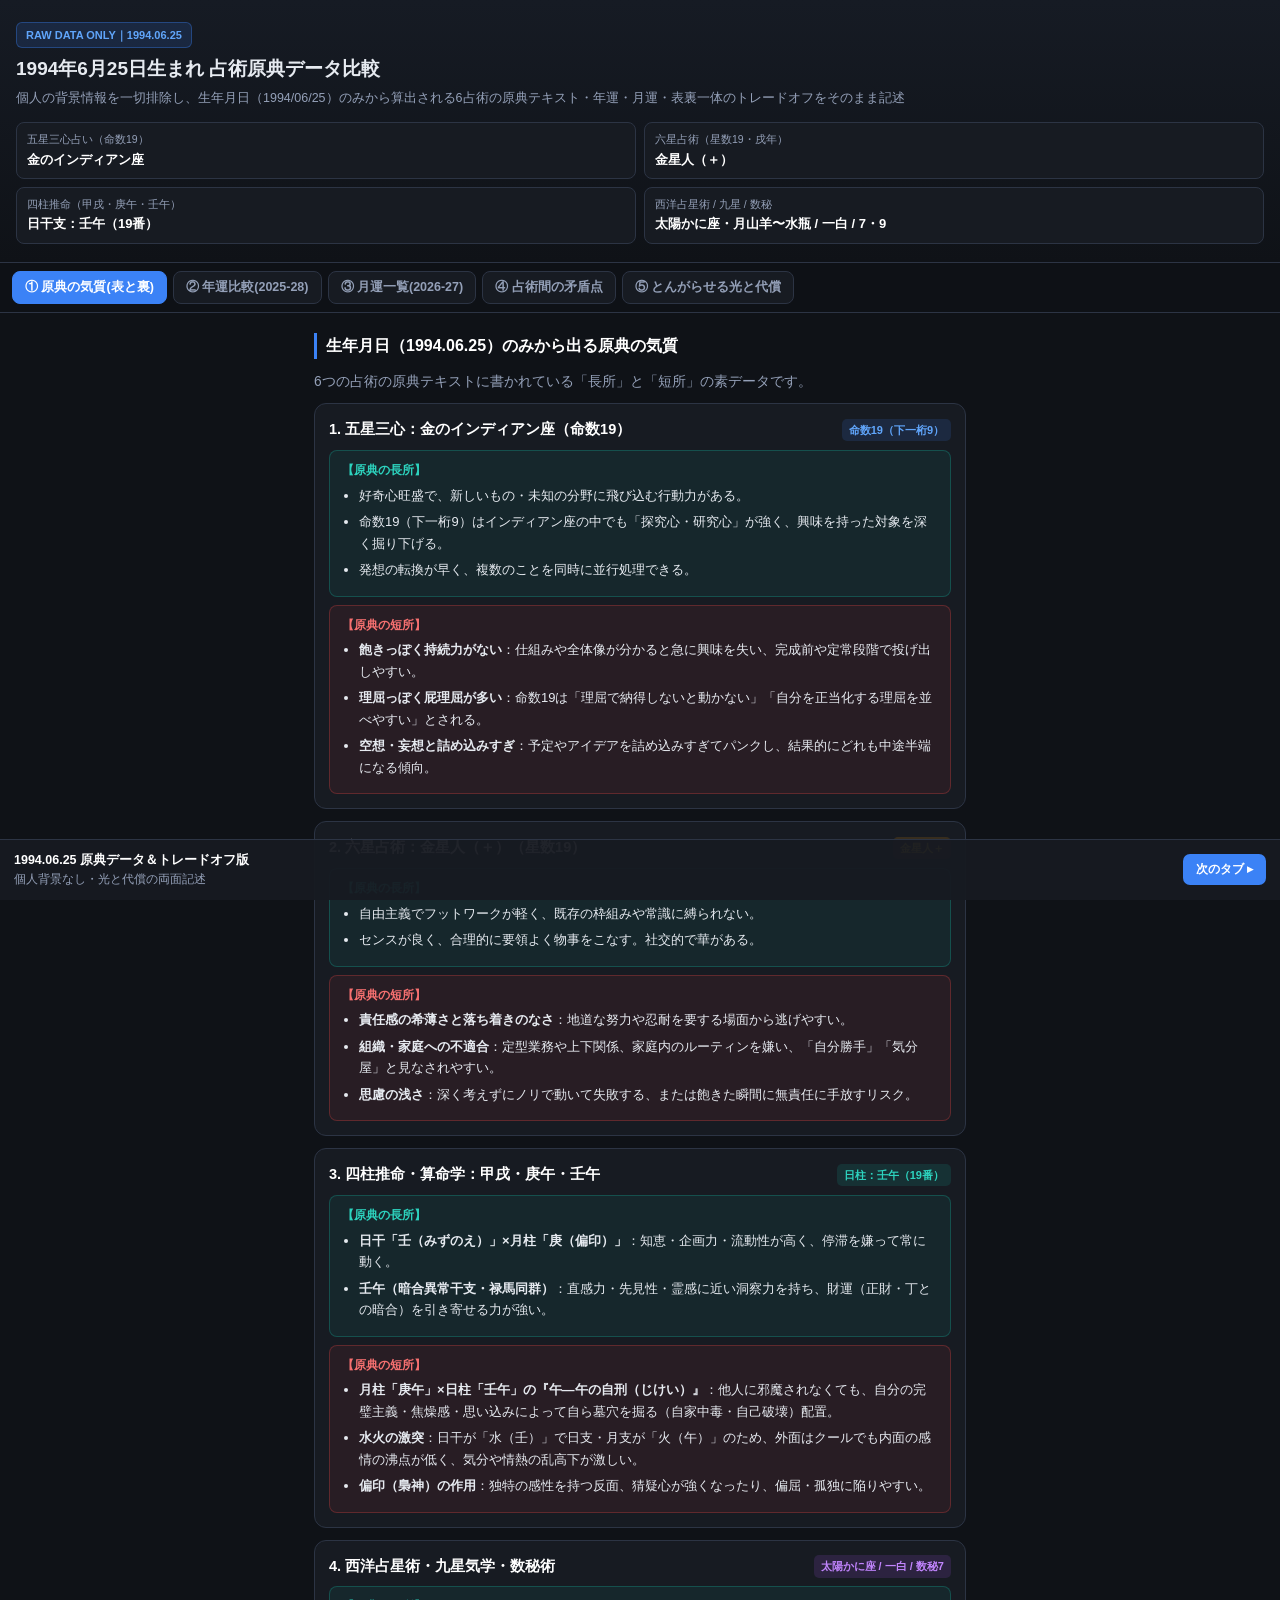
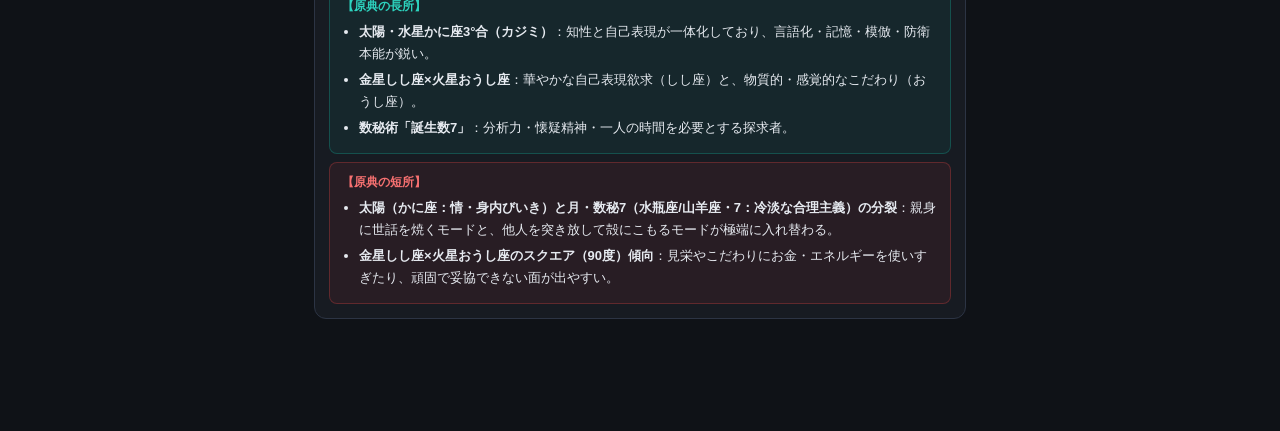
==== index.html @ 12da5de6 "Pure raw fortune data for 1994-06-25" ====
<!DOCTYPE html>
<html lang="ja">
<head>
  <meta charset="UTF-8" />
  <meta name="viewport" content="width=device-width, initial-scale=1.0, maximum-scale=1.0, user-scalable=no" />
  <meta name="robots" content="noindex, nofollow" />
  <title>1994.06.25 占術原典データ比較レポート (2025-2028)</title>
  <style>
    :root {
      --bg: #0f1217;
      --bg-card: #171b22;
      --bg-card-alt: #1e242e;
      --border: #2c3444;
      --text: #e6eaf0;
      --text-muted: #94a0b8;
      --blue: #3b82f6;
      --blue-soft: rgba(59, 130, 246, 0.14);
      --teal: #14b8a6;
      --teal-soft: rgba(20, 184, 166, 0.14);
      --amber: #f59e0b;
      --amber-soft: rgba(245, 158, 11, 0.14);
      --red: #ef4444;
      --red-soft: rgba(239, 68, 68, 0.14);
      --violet: #a855f7;
      --violet-soft: rgba(168, 85, 247, 0.14);
    }

    * {
      box-sizing: border-box;
      -webkit-tap-highlight-color: transparent;
    }

    body {
      margin: 0;
      padding: 0 0 84px 0;
      background-color: var(--bg);
      color: var(--text);
      font-family: -apple-system, BlinkMacSystemFont, "Hiragino Sans", "Noto Sans JP", "Yu Gothic UI", sans-serif;
      line-height: 1.65;
      font-size: 14.5px;
    }

    .hero {
      background: linear-gradient(180deg, #161b24 0%, #0f1217 100%);
      padding: 22px 16px 18px;
      border-bottom: 1px solid var(--border);
    }

    .hero-badge {
      display: inline-block;
      background: var(--blue-soft);
      color: #60a5fa;
      border: 1px solid rgba(59, 130, 246, 0.35);
      font-size: 11px;
      font-weight: 700;
      padding: 3px 9px;
      border-radius: 6px;
      margin-bottom: 8px;
    }

    .hero h1 {
      margin: 0 0 6px 0;
      font-size: 19px;
      line-height: 1.35;
      font-weight: 800;
    }

    .hero-sub {
      margin: 0;
      color: var(--text-muted);
      font-size: 12.5px;
    }

    .spec-grid {
      display: grid;
      grid-template-columns: repeat(2, 1fr);
      gap: 8px;
      margin-top: 14px;
    }

    .spec-item {
      background: var(--bg-card);
      border: 1px solid var(--border);
      border-radius: 8px;
      padding: 8px 10px;
    }

    .spec-label {
      font-size: 10.5px;
      color: var(--text-muted);
      display: block;
    }

    .spec-val {
      font-size: 13px;
      font-weight: 700;
      color: #fff;
    }

    .nav-tabs {
      position: sticky;
      top: 0;
      z-index: 50;
      display: flex;
      overflow-x: auto;
      background: rgba(15, 18, 23, 0.94);
      backdrop-filter: blur(8px);
      border-bottom: 1px solid var(--border);
      padding: 8px 12px;
      gap: 6px;
      scrollbar-width: none;
    }
    .nav-tabs::-webkit-scrollbar { display: none; }

    .tab-btn {
      flex: 0 0 auto;
      background: var(--bg-card);
      color: var(--text-muted);
      border: 1px solid var(--border);
      border-radius: 8px;
      padding: 7px 12px;
      font-size: 12.5px;
      font-weight: 700;
      cursor: pointer;
    }

    .tab-btn.active {
      background: var(--blue);
      color: #fff;
      border-color: var(--blue);
    }

    .container {
      max-width: 680px;
      margin: 0 auto;
      padding: 16px 14px;
    }

    .tab-section { display: none; }
    .tab-section.active { display: block; }

    .section-title {
      font-size: 16px;
      font-weight: 800;
      margin: 4px 0 12px;
      color: #fff;
      border-left: 3px solid var(--blue);
      padding-left: 9px;
    }

    .card {
      background: var(--bg-card);
      border: 1px solid var(--border);
      border-radius: 12px;
      padding: 14px;
      margin-bottom: 12px;
    }

    .card-header {
      display: flex;
      align-items: center;
      justify-content: space-between;
      margin-bottom: 8px;
      gap: 8px;
    }

    .card-title {
      font-size: 14.5px;
      font-weight: 800;
      margin: 0;
      color: #fff;
    }

    .pill {
      font-size: 11px;
      font-weight: 700;
      padding: 2px 7px;
      border-radius: 5px;
      white-space: nowrap;
    }
    .pill-blue { background: var(--blue-soft); color: #60a5fa; }
    .pill-teal { background: var(--teal-soft); color: #2dd4bf; }
    .pill-amber { background: var(--amber-soft); color: #fbbf24; }
    .pill-red { background: var(--red-soft); color: #f87171; }
    .pill-violet { background: var(--violet-soft); color: #c084fc; }

    p { margin: 0 0 9px 0; font-size: 13.8px; }
    p:last-child { margin-bottom: 0; }

    .pro-con {
      display: grid;
      grid-template-columns: 1fr;
      gap: 8px;
      margin-top: 8px;
    }

    .box-pro, .box-con, .box-edge {
      padding: 10px 12px;
      border-radius: 8px;
      font-size: 13px;
    }
    .box-pro {
      background: rgba(20, 184, 166, 0.08);
      border: 1px solid rgba(20, 184, 166, 0.28);
    }
    .box-con {
      background: rgba(239, 68, 68, 0.08);
      border: 1px solid rgba(239, 68, 68, 0.28);
    }
    .box-edge {
      background: rgba(245, 158, 11, 0.09);
      border: 1px solid rgba(245, 158, 11, 0.32);
    }
    .box-title {
      font-weight: 800;
      font-size: 12px;
      margin-bottom: 4px;
      display: block;
    }
    .box-pro .box-title { color: #2dd4bf; }
    .box-con .box-title { color: #f87171; }
    .box-edge .box-title { color: #fbbf24; }

    ul {
      margin: 4px 0 0 0;
      padding-left: 17px;
    }
    li {
      margin-bottom: 5px;
      font-size: 13px;
    }

    .table-wrap {
      overflow-x: auto;
      margin: 8px 0 14px;
      border: 1px solid var(--border);
      border-radius: 10px;
    }
    table {
      width: 100%;
      border-collapse: collapse;
      font-size: 12.5px;
      min-width: 520px;
    }
    th, td {
      border-bottom: 1px solid var(--border);
      padding: 8px 10px;
      text-align: left;
      vertical-align: top;
    }
    th {
      background: var(--bg-card-alt);
      color: var(--text-muted);
      font-weight: 700;
      font-size: 11.5px;
    }
    tr:last-child td { border-bottom: none; }

    .callout {
      background: var(--bg-card-alt);
      border-left: 3px solid var(--amber);
      padding: 10px 12px;
      border-radius: 0 8px 8px 0;
      margin: 10px 0;
      font-size: 13px;
    }

    .bottom-bar {
      position: fixed;
      bottom: 0;
      left: 0;
      right: 0;
      background: rgba(23, 27, 34, 0.96);
      border-top: 1px solid var(--border);
      padding: 10px 14px;
      display: flex;
      justify-content: space-between;
      align-items: center;
      z-index: 60;
    }
    .bottom-text {
      font-size: 12px;
      color: var(--text-muted);
    }
    .bottom-text strong {
      color: #fff;
      display: block;
      font-size: 12.5px;
    }
    .next-btn {
      background: var(--blue);
      color: #fff;
      border: none;
      border-radius: 7px;
      padding: 7px 13px;
      font-size: 12px;
      font-weight: 700;
      cursor: pointer;
    }
  </style>
</head>
<body>

  <header class="hero">
    <div class="hero-badge">RAW DATA ONLY｜1994.06.25</div>
    <h1>1994年6月25日生まれ 占術原典データ比較</h1>
    <p class="hero-sub">個人の背景情報を一切排除し、生年月日（1994/06/25）のみから算出される6占術の原典テキスト・年運・月運・表裏一体のトレードオフをそのまま記述</p>

    <div class="spec-grid">
      <div class="spec-item">
        <span class="spec-label">五星三心占い（命数19）</span>
        <div class="spec-val">金のインディアン座</div>
      </div>
      <div class="spec-item">
        <span class="spec-label">六星占術（星数19・戌年）</span>
        <div class="spec-val">金星人（＋）</div>
      </div>
      <div class="spec-item">
        <span class="spec-label">四柱推命（甲戌・庚午・壬午）</span>
        <div class="spec-val">日干支：壬午（19番）</div>
      </div>
      <div class="spec-item">
        <span class="spec-label">西洋占星術 / 九星 / 数秘</span>
        <div class="spec-val">太陽かに座・月山羊〜水瓶 / 一白 / 7・9</div>
      </div>
    </div>
  </header>

  <nav class="nav-tabs">
    <button class="tab-btn active" onclick="switchTab('tab-1', this)">① 原典の気質(表と裏)</button>
    <button class="tab-btn" onclick="switchTab('tab-2', this)">② 年運比較(2025-28)</button>
    <button class="tab-btn" onclick="switchTab('tab-3', this)">③ 月運一覧(2026-27)</button>
    <button class="tab-btn" onclick="switchTab('tab-4', this)">④ 占術間の矛盾点</button>
    <button class="tab-btn" onclick="switchTab('tab-5', this)">⑤ とんがらせる光と代償</button>
  </nav>

  <main class="container">

    <!-- TAB 1: 原典の気質 -->
    <section id="tab-1" class="tab-section active">
      <div class="section-title">生年月日（1994.06.25）のみから出る原典の気質</div>
      <p style="color:var(--text-muted);">
        6つの占術の原典テキストに書かれている「長所」と「短所」の素データです。
      </p>

      <!-- 五星三心 -->
      <div class="card">
        <div class="card-header">
          <h3 class="card-title">1. 五星三心：金のインディアン座（命数19）</h3>
          <span class="pill pill-blue">命数19（下一桁9）</span>
        </div>
        <div class="pro-con">
          <div class="box-pro">
            <span class="box-title">【原典の長所】</span>
            <ul>
              <li>好奇心旺盛で、新しいもの・未知の分野に飛び込む行動力がある。</li>
              <li>命数19（下一桁9）はインディアン座の中でも「探究心・研究心」が強く、興味を持った対象を深く掘り下げる。</li>
              <li>発想の転換が早く、複数のことを同時に並行処理できる。</li>
            </ul>
          </div>
          <div class="box-con">
            <span class="box-title">【原典の短所】</span>
            <ul>
              <li><strong>飽きっぽく持続力がない</strong>：仕組みや全体像が分かると急に興味を失い、完成前や定常段階で投げ出しやすい。</li>
              <li><strong>理屈っぽく屁理屈が多い</strong>：命数19は「理屈で納得しないと動かない」「自分を正当化する理屈を並べやすい」とされる。</li>
              <li><strong>空想・妄想と詰め込みすぎ</strong>：予定やアイデアを詰め込みすぎてパンクし、結果的にどれも中途半端になる傾向。</li>
            </ul>
          </div>
        </div>
      </div>

      <!-- 六星占術 -->
      <div class="card">
        <div class="card-header">
          <h3 class="card-title">2. 六星占術：金星人（＋）（星数19）</h3>
          <span class="pill pill-amber">金星人＋</span>
        </div>
        <div class="pro-con">
          <div class="box-pro">
            <span class="box-title">【原典の長所】</span>
            <ul>
              <li>自由主義でフットワークが軽く、既存の枠組みや常識に縛られない。</li>
              <li>センスが良く、合理的に要領よく物事をこなす。社交的で華がある。</li>
            </ul>
          </div>
          <div class="box-con">
            <span class="box-title">【原典の短所】</span>
            <ul>
              <li><strong>責任感の希薄さと落ち着きのなさ</strong>：地道な努力や忍耐を要する場面から逃げやすい。</li>
              <li><strong>組織・家庭への不適合</strong>：定型業務や上下関係、家庭内のルーティンを嫌い、「自分勝手」「気分屋」と見なされやすい。</li>
              <li><strong>思慮の浅さ</strong>：深く考えずにノリで動いて失敗する、または飽きた瞬間に無責任に手放すリスク。</li>
            </ul>
          </div>
        </div>
      </div>

      <!-- 四柱推命・算命学 -->
      <div class="card">
        <div class="card-header">
          <h3 class="card-title">3. 四柱推命・算命学：甲戌・庚午・壬午</h3>
          <span class="pill pill-teal">日柱：壬午（19番）</span>
        </div>
        <div class="pro-con">
          <div class="box-pro">
            <span class="box-title">【原典の長所】</span>
            <ul>
              <li><strong>日干「壬（みずのえ）」×月柱「庚（偏印）」</strong>：知恵・企画力・流動性が高く、停滞を嫌って常に動く。</li>
              <li><strong>壬午（暗合異常干支・禄馬同群）</strong>：直感力・先見性・霊感に近い洞察力を持ち、財運（正財・丁との暗合）を引き寄せる力が強い。</li>
            </ul>
          </div>
          <div class="box-con">
            <span class="box-title">【原典の短所】</span>
            <ul>
              <li><strong>月柱「庚午」×日柱「壬午」の『午―午の自刑（じけい）』</strong>：他人に邪魔されなくても、自分の完璧主義・焦燥感・思い込みによって自ら墓穴を掘る（自家中毒・自己破壊）配置。</li>
              <li><strong>水火の激突</strong>：日干が「水（壬）」で日支・月支が「火（午）」のため、外面はクールでも内面の感情の沸点が低く、気分や情熱の乱高下が激しい。</li>
              <li><strong>偏印（梟神）の作用</strong>：独特の感性を持つ反面、猜疑心が強くなったり、偏屈・孤独に陥りやすい。</li>
            </ul>
          </div>
        </div>
      </div>

      <!-- 西洋占星術・九星・数秘 -->
      <div class="card">
        <div class="card-header">
          <h3 class="card-title">4. 西洋占星術・九星気学・数秘術</h3>
          <span class="pill pill-violet">太陽かに座 / 一白 / 数秘7</span>
        </div>
        <div class="pro-con">
          <div class="box-pro">
            <span class="box-title">【原典の長所】</span>
            <ul>
              <li><strong>太陽・水星かに座3°合（カジミ）</strong>：知性と自己表現が一体化しており、言語化・記憶・模倣・防衛本能が鋭い。</li>
              <li><strong>金星しし座×火星おうし座</strong>：華やかな自己表現欲求（しし座）と、物質的・感覚的なこだわり（おうし座）。</li>
              <li><strong>数秘術「誕生数7」</strong>：分析力・懐疑精神・一人の時間を必要とする探求者。</li>
            </ul>
          </div>
          <div class="box-con">
            <span class="box-title">【原典の短所】</span>
            <ul>
              <li><strong>太陽（かに座：情・身内びいき）と月・数秘7（水瓶座/山羊座・7：冷淡な合理主義）の分裂</strong>：親身に世話を焼くモードと、他人を突き放して殻にこもるモードが極端に入れ替わる。</li>
              <li><strong>金星しし座×火星おうし座のスクエア（90度）傾向</strong>：見栄やこだわりにお金・エネルギーを使いすぎたり、頑固で妥協できない面が出やすい。</li>
            </ul>
          </div>
        </div>
      </div>
    </section>

    <!-- TAB 2: 年運比較 -->
    <section id="tab-2" class="tab-section">
      <div class="section-title">2025〜2028年 6占術の年運データ一覧</div>
      <p style="color:var(--text-muted);">
        生年月日から機械的に算出される年運テーブルです。占術間で判定が真っ向から割れる年が存在します。
      </p>

      <div class="table-wrap">
        <table>
          <thead>
            <tr>
              <th>年</th>
              <th>五星三心<br>(金インディアン)</th>
              <th>六星占術<br>(金星人＋)</th>
              <th>西洋占星術<br>(太陽かに座)</th>
              <th>四柱推命(壬午)<br>九星(一白水星)</th>
              <th>原典上の位置づけ</th>
            </tr>
          </thead>
          <tbody>
            <tr>
              <td><strong>2025年</strong><br>乙巳</td>
              <td><span class="pill pill-teal">開運の年</span><br>12周期の頂点</td>
              <td><span class="pill pill-teal">財成</span><br>好調期（収穫）</td>
              <td>6月〜 木星がかに座（第1室）へ（12年に1度の拡大期）</td>
              <td><strong>乙巳（傷官）</strong><br>九星：南西（準備・基盤）</td>
              <td>西洋・五星・六星の3つが揃って「拡大・好調」を示す年。</td>
            </tr>
            <tr>
              <td><strong>2026年</strong><br>丙午</td>
              <td><span class="pill pill-amber">ブレーキの年</span><br>上半期は吉、下半期から減速</td>
              <td><span class="pill pill-teal">安定</span><br>好調期の最終年（翌年から大殺界）</td>
              <td>2月〜 土星・海王星がおひつじ座（第10室：天頂）へ（90度スクエア）</td>
              <td><strong>丙午（偏財・帝旺）</strong><br><span class="pill pill-red">午×午×午の自刑</span><br>九星：中宮（八方塞がり）</td>
              <td>前半は勢いがあるが、四柱推命では「火の過剰・自刑」、西洋では「10室の土星スクエア」、五星では「後半ブレーキ」が重なる負荷の高い年。</td>
            </tr>
            <tr>
              <td><strong>2027年</strong><br>丁未</td>
              <td><span class="pill pill-red">乱気の年</span><br>12周期で最も注意すべき凶年（現状維持）</td>
              <td><span class="pill pill-red">陰影</span><br>大殺界の1年目（新規事・転職・移転は凶）</td>
              <td>〜7月 木星第2室<br>通年：第10室土星スクエア継続</td>
              <td><strong>丁未（正財・養）</strong><br><span class="pill pill-teal">日柱と天地徳合</span><br>九星：北西（乾宮・実り）</td>
              <td><strong>【判定が真っ二つに割れる年】</strong><br>六星・五星では「大殺界・乱気（凶）」。四柱推命・九星では「天地徳合・乾宮（大吉・結実）」。</td>
            </tr>
            <tr>
              <td><strong>2028年</strong><br>戊申</td>
              <td><span class="pill pill-amber">裏運気の年</span><br>本来の自分が裏返る年（執着を手放す）</td>
              <td><span class="pill pill-red">停止</span><br>大殺界のど真ん中（2年目）</td>
              <td>4月 第10室土星が抜け、おうし座（60度吉角）へ移動</td>
              <td><strong>戊申（偏官・長生）</strong><br>申が午の火を冷ます（水源）<br>九星：西（兌宮・悦び）</td>
              <td>六星・五星では「停止・裏運気」で引き続き低迷期。一方、西洋の土星重圧は2028年4月に解除され、四柱推命でも火の暴走が収まる。</td>
            </tr>
          </tbody>
        </table>
      </div>
    </section>

    <!-- TAB 3: 月運推移 -->
    <section id="tab-3" class="tab-section">
      <div class="section-title">2026年〜2027年 月運テーブル（機械的算出）</div>
      <p style="color:var(--text-muted);">
        金星人（六星占術）および金のインディアン座（五星三心）の月運周期は、毎年同じ月（7〜9月）に殺界・裏運気が巡る構造になっています。
      </p>

      <div class="table-wrap">
        <table>
          <thead>
            <tr>
              <th>月</th>
              <th>六星占術（金星人）月運</th>
              <th>五星三心（金インディアン）月運</th>
              <th>占術上の定型アドバイス</th>
            </tr>
          </thead>
          <tbody>
            <tr>
              <td><strong>1月</strong></td>
              <td>健弱（小殺界）</td>
              <td>乱気の月</td>
              <td>体調管理優先・無理な計画を立てない</td>
            </tr>
            <tr>
              <td><strong>2月</strong></td>
              <td>達成</td>
              <td>裏運気の月</td>
              <td>六星では最高潮だが、五星では予想外のトラブルや判断ミスに注意</td>
            </tr>
            <tr>
              <td><strong>3月</strong></td>
              <td>乱気（中殺界）</td>
              <td>整理の月</td>
              <td>不要な人間関係や物事の整理・精神的ダメージに注意</td>
            </tr>
            <tr>
              <td><strong>4月</strong></td>
              <td>再会</td>
              <td>チャレンジの月</td>
              <td>新しい出会いやスタートに向く月</td>
            </tr>
            <tr>
              <td><strong>5月</strong></td>
              <td>財成</td>
              <td>チャレンジの月 / 健康管理の月</td>
              <td>行動範囲を広げやすいが、後半は疲れが出やすい</td>
            </tr>
            <tr>
              <td><strong>6月</strong></td>
              <td>安定</td>
              <td>開運の月 / ブレーキの月</td>
              <td>上半期のまとめ。下半期の減速に備える時期</td>
            </tr>
            <tr style="background:rgba(239,68,68,0.08);">
              <td><strong>7月</strong></td>
              <td><strong style="color:#f87171;">陰影（大殺界）</strong></td>
              <td><strong style="color:#f87171;">乱気の月</strong></td>
              <td>毎年共通の低迷期入口。新規の決断や衝突を避ける</td>
            </tr>
            <tr style="background:rgba(239,68,68,0.08);">
              <td><strong>8月</strong></td>
              <td><strong style="color:#f87171;">停止（大殺界）</strong></td>
              <td><strong style="color:#f87171;">裏運気の月</strong></td>
              <td>年間で最も運気が落ちる月。休養・現状維持が鉄則</td>
            </tr>
            <tr style="background:rgba(239,68,68,0.08);">
              <td><strong>9月</strong></td>
              <td><strong style="color:#f87171;">減退（大殺界）</strong></td>
              <td><strong style="color:#fbbf24;">整理の月</strong></td>
              <td>夏の混乱の後始末・不要なものの手放し</td>
            </tr>
            <tr style="background:rgba(59,130,246,0.1);">
              <td><strong>10月</strong></td>
              <td><strong style="color:#2dd4bf;">種子</strong></td>
              <td><strong style="color:#2dd4bf;">解放の月 / 準備の月</strong></td>
              <td>3ヶ月の低迷期が明け、新しいサイクルの種まきが始まる月</td>
            </tr>
            <tr>
              <td><strong>11月</strong></td>
              <td>緑生</td>
              <td>準備の月 / 幸運の月</td>
              <td>徐々にペースが戻るが、うっかりミスには注意</td>
            </tr>
            <tr>
              <td><strong>12月</strong></td>
              <td>立花</td>
              <td>開運の月 / ブレーキの月</td>
              <td>年末に向けて方向性が定まる月</td>
            </tr>
          </tbody>
        </table>
      </div>
    </section>

    <!-- TAB 4: 占術間の矛盾点と忖度なしの検証 -->
    <section id="tab-4" class="tab-section">
      <div class="section-title">占術間の矛盾点と、都合よく解釈しがちな罠</div>

      <div class="card">
        <div class="card-header">
          <h3 class="card-title">1. 「全部の占いが同じことを言っている」は嘘</h3>
          <span class="pill pill-red">メタ検証</span>
        </div>
        <p>
          生年月日（1994.06.25）を6つの占術にかけると、実は<strong>一致している部分と、真っ向から矛盾している部分</strong>があります。
        </p>
        <ul>
          <li>
            <strong>一致している点（通年・気質）</strong>：<br>
            「知的好奇心・企画力が高い反面、飽きっぽくルーティンに弱いこと（金星人・インディアン座・壬・数秘7）」「2026年が火の過剰（丙午）や土星スクエアで負荷が高いこと」「毎年7〜9月が月運の底であること」は複数の占術で一致しています。
          </li>
          <li>
            <strong>矛盾している点（特に2027年・2028年）</strong>：<br>
            2027年（丁未）は、<strong>六星占術と五星三心では「大殺界（陰影）・乱気の年」という明確な凶年</strong>ですが、<strong>四柱推命では「日柱・壬午と天地徳合（干合支合）」、九星気学では「乾宮（実り・抜擢）」という大吉年</strong>になります。<br>
            これは、六星占術が「天中殺（午未空亡ではないが、金星人＝申酉天中殺ベースの12運を独自シフトした周期）」を使っているのに対し、四柱推命は「壬と丁の干合・午と未の支合」を吉と見るため、計算ロジック自体が逆の結果を出しているためです。
          </li>
        </ul>
      </div>

      <div class="card">
        <div class="card-header">
          <h3 class="card-title">2. 占いを「自己正当化」に使うリスク</h3>
          <span class="pill pill-amber">フラットな注意点</span>
        </div>
        <p>
          命数19や数秘7の気質解説には<strong>「自分のやりたいことや逃避を、もっともらしい理屈（データや理論）で正当化する癖がある」</strong>と明記されています。
        </p>
        <p>
          そのため、「今はブレーキの年だから」「自分は0→1タイプだから」という占いの言葉を、単なる<strong>「面倒な対人調整や地道な継続から逃げるための免罪符」</strong>として使うと、原典が警告している一番悪いパターン（飽きて放り出し、周囲の信頼を失う）にそのままハマる危険があります。
        </p>
      </div>
    </section>

    <!-- TAB 5: とんがらせる光と代償 -->
    <section id="tab-5" class="tab-section">
      <div class="section-title">弱点を直さず「とんがらせる」場合のメリットと代償</div>
      <p style="color:var(--text-muted);">
        弱点を矯正せずにそのまま振り切る場合、「うまくいくバラ色の話」だけではなく、<strong>確実に支払うことになるコスト（副作用）</strong>がセットになります。両方を受け入れる覚悟があるかどうかが分岐点です。
      </p>

      <div class="card">
        <div class="card-header">
          <h3 class="card-title">1. 「飽き性・0→1特化」をとんがらせる場合</h3>
          <span class="pill pill-amber">トレードオフ①</span>
        </div>
        <div class="pro-con">
          <div class="box-pro">
            <span class="box-title">【振り切った時のリターン（光）】</span>
            <ul>
              <li>誰も手をつけない新しい領域に最速で切り込み、短期間でプロトタイプや枠組みを立ち上げる突破力は突出する。</li>
              <li>「ルーティンをやらない」と決めることで、常に新鮮なテーマに熱量を注げる。</li>
            </ul>
          </div>
          <div class="box-con">
            <span class="box-title">【引き受けるべき代償・リスク（影）】</span>
            <ul>
              <li><strong>「作った後の保守・運用」を引き受ける人間や仕組みが機能しなかった場合、作ったものがすべて廃墟化する</strong>（器用貧乏・打ち上げ花火で終わるリスク）。</li>
              <li>地道に現場を回している人間からは「美味しいところだけやって飽きたら投げる人」と恨まれやすいため、その反発をどう抑えるか（権限で押さえるか、実利で黙らせるか）のコストが発生する。</li>
            </ul>
          </div>
        </div>
      </div>

      <div class="card">
        <div class="card-header">
          <h3 class="card-title">2. 「理屈っぽさ・ドライな損切り」をとんがらせる場合</h3>
          <span class="pill pill-blue">トレードオフ②</span>
        </div>
        <div class="pro-con">
          <div class="box-pro">
            <span class="box-title">【振り切った時のリターン（光）】</span>
            <ul>
              <li>情やしがらみで判断が鈍る場面で、数字と構造だけで冷徹に損切り・意思決定ができる。</li>
              <li>曖昧な精神論を排し、再現性のあるロジックやシステムに落とし込める。</li>
            </ul>
          </div>
          <div class="box-con">
            <span class="box-title">【引き受けるべき代償・リスク（影）】</span>
            <ul>
              <li><strong>人間的な孤立</strong>：正論と合理性で詰められると、普通の人間は萎縮するか敵に回る。「正しいけれど誰もついてこない（裸の王様）」になるリスクが常に伴う。</li>
              <li>特に運気が落ちる時期（乱気・大殺界）は、この「冷たさ・理屈っぽさ」が引き金となって、思わぬところから足を引っ張られたり裏切られたりしやすい。</li>
            </ul>
          </div>
        </div>
      </div>

      <div class="card">
        <div class="card-header">
          <h3 class="card-title">3. 「午×午の自刑（完璧主義・こだわり）」をとんがらせる場合</h3>
          <span class="pill pill-violet">トレードオフ③</span>
        </div>
        <div class="pro-con">
          <div class="box-pro">
            <span class="box-title">【振り切った時のリターン（光）】</span>
            <ul>
              <li>妥協を許さない美意識と集中力により、個人の専門領域や作品・プロダクトの完成度が極限まで高まる。</li>
            </ul>
          </div>
          <div class="box-con">
            <span class="box-title">【引き受けるべき代償・リスク（影）】</span>
            <ul>
              <li><strong>心身のオーバーヒート（自損事故）</strong>：「自刑」は他人がいなくても自分一人で自分を追い詰める配置。睡眠や健康を削って暴走し、ある日突然プツンと糸が切れて全部ぶち壊したくなる衝動と隣り合わせになる。</li>
            </ul>
          </div>
        </div>
      </div>

      <div class="callout">
        <strong>📌 フラットな結論</strong><br>
        弱点を直さずにとんがらせるのは、1994年6月25日の偏った命式（19番の重なり・自刑・カジミ）を活かす上で合理的な選択ですが、<strong>「ノーリスクでうまくいく魔法」ではありません</strong>。<br>
        とんがらせるなら、<strong>「周囲から『冷たい・飽きっぽい』と思われること」「自分で自分を焼き切るリスクがあること」を織り込み済み（必要経費）として引き受ける覚悟</strong>が要ります。
      </div>
    </section>

  </main>

  <div class="bottom-bar">
    <div class="bottom-text">
      <strong>1994.06.25 原典データ＆トレードオフ版</strong>
      個人背景なし・光と代償の両面記述
    </div>
    <button class="next-btn" onclick="nextTab()">次のタブ ▸</button>
  </div>

  <script>
    const tabIds = ['tab-1', 'tab-2', 'tab-3', 'tab-4', 'tab-5'];
    let currentIdx = 0;

    function switchTab(targetId, btnEl) {
      tabIds.forEach((id, idx) => {
        const sec = document.getElementById(id);
        if (id === targetId) {
          sec.classList.add('active');
          currentIdx = idx;
        } else {
          sec.classList.remove('active');
        }
      });
      const buttons = document.querySelectorAll('.tab-btn');
      buttons.forEach((b, idx) => {
        b.classList.toggle('active', idx === currentIdx);
      });
      if (btnEl) {
        btnEl.scrollIntoView({ behavior: 'smooth', inline: 'center', block: 'nearest' });
      }
      window.scrollTo({ top: 0, behavior: 'smooth' });
    }

    function nextTab() {
      const nextIdx = (currentIdx + 1) % tabIds.length;
      const buttons = document.querySelectorAll('.tab-btn');
      switchTab(tabIds[nextIdx], buttons[nextIdx]);
    }
  </script>
</body>
</html>
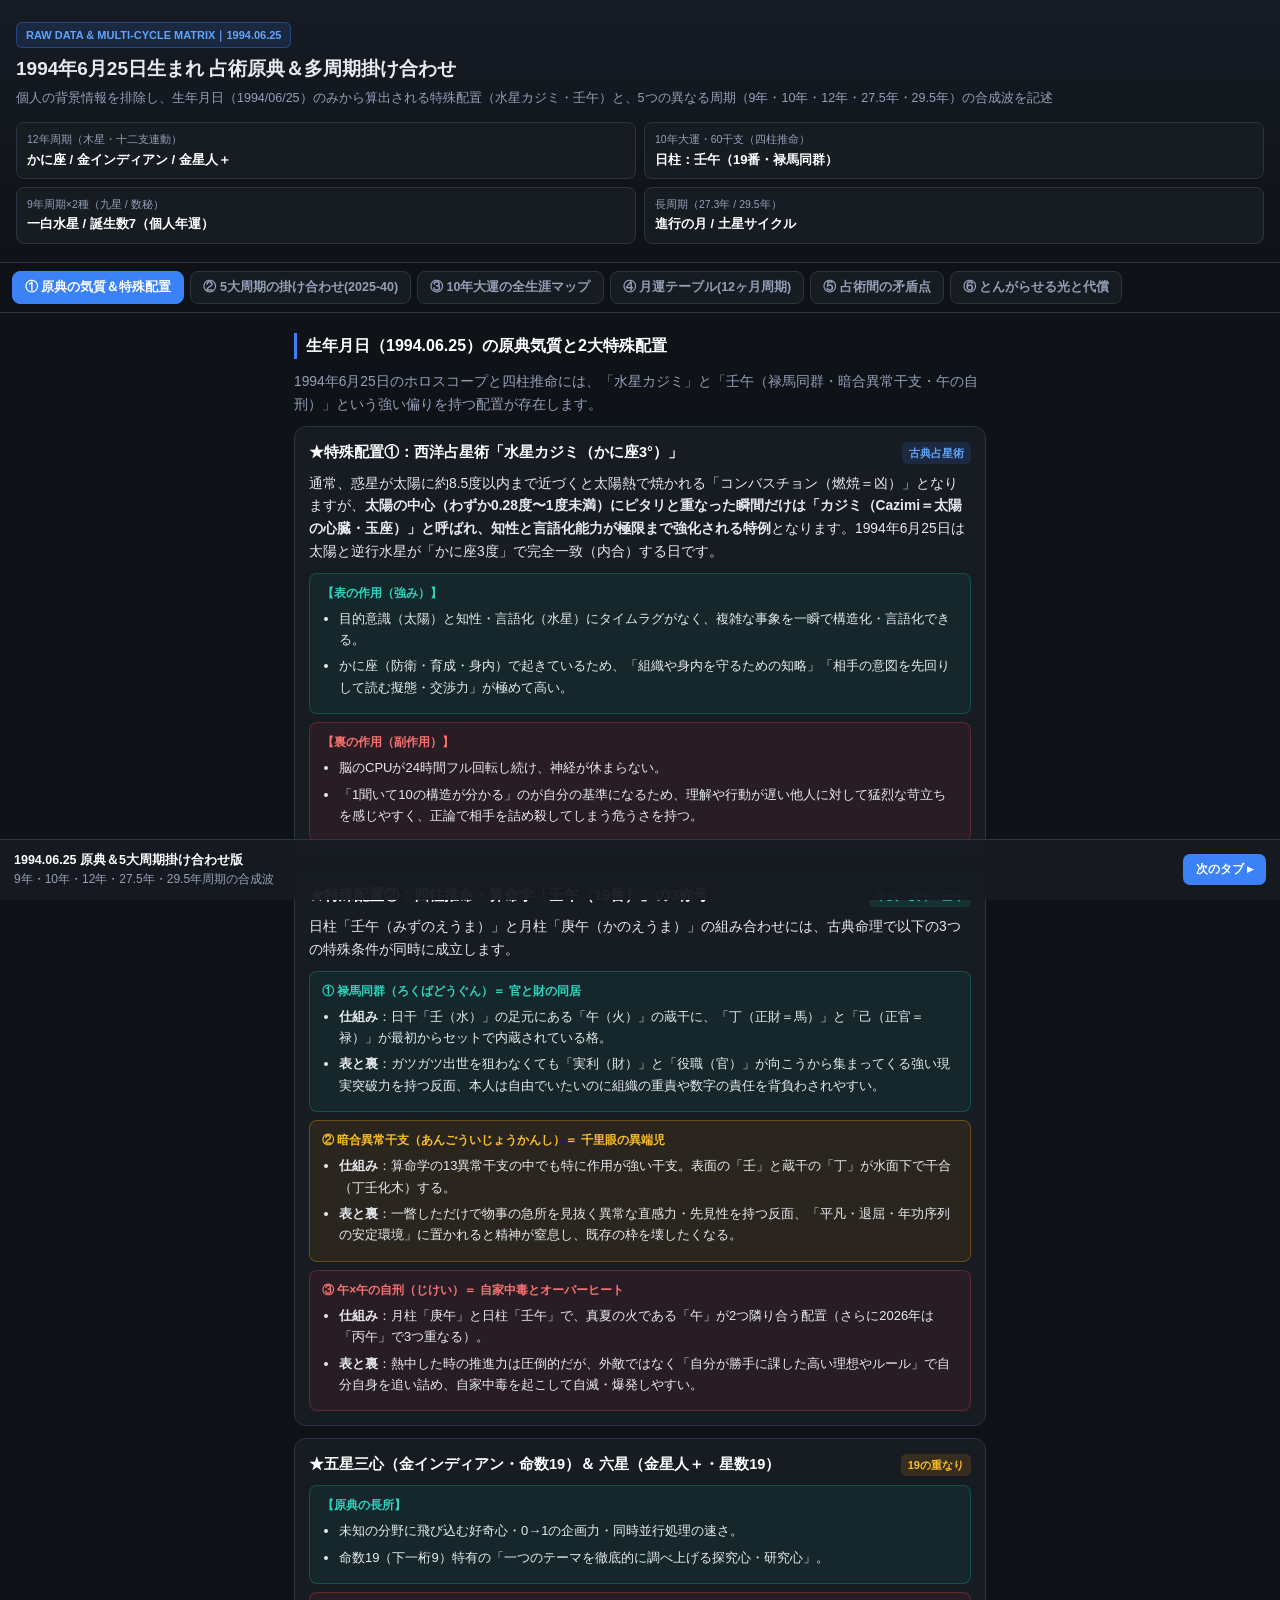
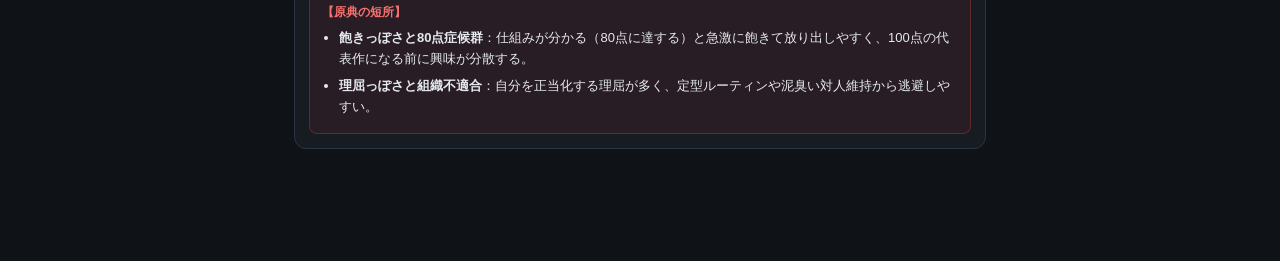
==== commit 4d56479f: "Add 5-cycle cross-matrix and deep dive on Cazimi and Jingo" ====
--- a/index.html
+++ b/index.html
@@ -4,7 +4,7 @@
   <meta charset="UTF-8" />
   <meta name="viewport" content="width=device-width, initial-scale=1.0, maximum-scale=1.0, user-scalable=no" />
   <meta name="robots" content="noindex, nofollow" />
-  <title>1994.06.25 占術原典データ比較レポート (2025-2028)</title>
+  <title>1994.06.25 占術原典＆多周期掛け合わせレポート</title>
   <style>
     :root {
       --bg: #0f1217;
@@ -131,7 +131,7 @@
     }
 
     .container {
-      max-width: 680px;
+      max-width: 720px;
       margin: 0 auto;
       padding: 16px 14px;
     }
@@ -239,12 +239,12 @@
     table {
       width: 100%;
       border-collapse: collapse;
-      font-size: 12.5px;
-      min-width: 520px;
+      font-size: 12.2px;
+      min-width: 560px;
     }
     th, td {
       border-bottom: 1px solid var(--border);
-      padding: 8px 10px;
+      padding: 8px 9px;
       text-align: left;
       vertical-align: top;
     }
@@ -252,7 +252,7 @@
       background: var(--bg-card-alt);
       color: var(--text-muted);
       font-weight: 700;
-      font-size: 11.5px;
+      font-size: 11.2px;
     }
     tr:last-child td { border-bottom: none; }
 
@@ -302,221 +302,345 @@
 <body>
 
   <header class="hero">
-    <div class="hero-badge">RAW DATA ONLY｜1994.06.25</div>
-    <h1>1994年6月25日生まれ 占術原典データ比較</h1>
-    <p class="hero-sub">個人の背景情報を一切排除し、生年月日（1994/06/25）のみから算出される6占術の原典テキスト・年運・月運・表裏一体のトレードオフをそのまま記述</p>
+    <div class="hero-badge">RAW DATA &amp; MULTI-CYCLE MATRIX｜1994.06.25</div>
+    <h1>1994年6月25日生まれ 占術原典＆多周期掛け合わせ</h1>
+    <p class="hero-sub">個人の背景情報を排除し、生年月日（1994/06/25）のみから算出される特殊配置（水星カジミ・壬午）と、5つの異なる周期（9年・10年・12年・27.5年・29.5年）の合成波を記述</p>
 
     <div class="spec-grid">
       <div class="spec-item">
-        <span class="spec-label">五星三心占い（命数19）</span>
-        <div class="spec-val">金のインディアン座</div>
+        <span class="spec-label">12年周期（木星・十二支連動）</span>
+        <div class="spec-val">かに座 / 金インディアン / 金星人＋</div>
       </div>
       <div class="spec-item">
-        <span class="spec-label">六星占術（星数19・戌年）</span>
-        <div class="spec-val">金星人（＋）</div>
+        <span class="spec-label">10年大運・60干支（四柱推命）</span>
+        <div class="spec-val">日柱：壬午（19番・禄馬同群）</div>
       </div>
       <div class="spec-item">
-        <span class="spec-label">四柱推命（甲戌・庚午・壬午）</span>
-        <div class="spec-val">日干支：壬午（19番）</div>
+        <span class="spec-label">9年周期×2種（九星 / 数秘）</span>
+        <div class="spec-val">一白水星 / 誕生数7（個人年運）</div>
       </div>
       <div class="spec-item">
-        <span class="spec-label">西洋占星術 / 九星 / 数秘</span>
-        <div class="spec-val">太陽かに座・月山羊〜水瓶 / 一白 / 7・9</div>
+        <span class="spec-label">長周期（27.3年 / 29.5年）</span>
+        <div class="spec-val">進行の月 / 土星サイクル</div>
       </div>
     </div>
   </header>
 
   <nav class="nav-tabs">
-    <button class="tab-btn active" onclick="switchTab('tab-1', this)">① 原典の気質(表と裏)</button>
-    <button class="tab-btn" onclick="switchTab('tab-2', this)">② 年運比較(2025-28)</button>
-    <button class="tab-btn" onclick="switchTab('tab-3', this)">③ 月運一覧(2026-27)</button>
-    <button class="tab-btn" onclick="switchTab('tab-4', this)">④ 占術間の矛盾点</button>
-    <button class="tab-btn" onclick="switchTab('tab-5', this)">⑤ とんがらせる光と代償</button>
+    <button class="tab-btn active" onclick="switchTab('tab-1', this)">① 原典の気質＆特殊配置</button>
+    <button class="tab-btn" onclick="switchTab('tab-2', this)">② 5大周期の掛け合わせ(2025-40)</button>
+    <button class="tab-btn" onclick="switchTab('tab-3', this)">③ 10年大運の全生涯マップ</button>
+    <button class="tab-btn" onclick="switchTab('tab-4', this)">④ 月運テーブル(12ヶ月周期)</button>
+    <button class="tab-btn" onclick="switchTab('tab-5', this)">⑤ 占術間の矛盾点</button>
+    <button class="tab-btn" onclick="switchTab('tab-6', this)">⑥ とんがらせる光と代償</button>
   </nav>
 
   <main class="container">
 
-    <!-- TAB 1: 原典の気質 -->
+    <!-- TAB 1: 原典の気質＆特殊配置 -->
     <section id="tab-1" class="tab-section active">
-      <div class="section-title">生年月日（1994.06.25）のみから出る原典の気質</div>
+      <div class="section-title">生年月日（1994.06.25）の原典気質と2大特殊配置</div>
       <p style="color:var(--text-muted);">
-        6つの占術の原典テキストに書かれている「長所」と「短所」の素データです。
+        1994年6月25日のホロスコープと四柱推命には、「水星カジミ」と「壬午（禄馬同群・暗合異常干支・午の自刑）」という強い偏りを持つ配置が存在します。
       </p>
 
-      <!-- 五星三心 -->
-      <div class="card">
-        <div class="card-header">
-          <h3 class="card-title">1. 五星三心：金のインディアン座（命数19）</h3>
-          <span class="pill pill-blue">命数19（下一桁9）</span>
+      <!-- 特殊配置詳細1：水星カジミ -->
+      <div class="card">
+        <div class="card-header">
+          <h3 class="card-title">★特殊配置①：西洋占星術「水星カジミ（かに座3°）」</h3>
+          <span class="pill pill-blue">古典占星術</span>
+        </div>
+        <p>
+          通常、惑星が太陽に約8.5度以内まで近づくと太陽熱で焼かれる「コンバスチョン（燃焼＝凶）」となりますが、<strong>太陽の中心（わずか0.28度〜1度未満）にピタリと重なった瞬間だけは「カジミ（Cazimi＝太陽の心臓・玉座）」と呼ばれ、知性と言語化能力が極限まで強化される特例</strong>となります。1994年6月25日は太陽と逆行水星が「かに座3度」で完全一致（内合）する日です。
+        </p>
+        <div class="pro-con">
+          <div class="box-pro">
+            <span class="box-title">【表の作用（強み）】</span>
+            <ul>
+              <li>目的意識（太陽）と知性・言語化（水星）にタイムラグがなく、複雑な事象を一瞬で構造化・言語化できる。</li>
+              <li>かに座（防衛・育成・身内）で起きているため、「組織や身内を守るための知略」「相手の意図を先回りして読む擬態・交渉力」が極めて高い。</li>
+            </ul>
+          </div>
+          <div class="box-con">
+            <span class="box-title">【裏の作用（副作用）】</span>
+            <ul>
+              <li>脳のCPUが24時間フル回転し続け、神経が休まらない。</li>
+              <li>「1聞いて10の構造が分かる」のが自分の基準になるため、理解や行動が遅い他人に対して猛烈な苛立ちを感じやすく、正論で相手を詰め殺してしまう危うさを持つ。</li>
+            </ul>
+          </div>
+        </div>
+      </div>
+
+      <!-- 特殊配置詳細2：壬午 -->
+      <div class="card">
+        <div class="card-header">
+          <h3 class="card-title">★特殊配置②：四柱推命・算命学「壬午（19番）」の3称号</h3>
+          <span class="pill pill-teal">甲戌・庚午・壬午</span>
+        </div>
+        <p>
+          日柱「壬午（みずのえうま）」と月柱「庚午（かのえうま）」の組み合わせには、古典命理で以下の3つの特殊条件が同時に成立します。
+        </p>
+        <div class="pro-con">
+          <div class="box-pro">
+            <span class="box-title">① 禄馬同群（ろくばどうぐん）＝ 官と財の同居</span>
+            <ul>
+              <li><strong>仕組み</strong>：日干「壬（水）」の足元にある「午（火）」の蔵干に、「丁（正財＝馬）」と「己（正官＝禄）」が最初からセットで内蔵されている格。</li>
+              <li><strong>表と裏</strong>：ガツガツ出世を狙わなくても「実利（財）」と「役職（官）」が向こうから集まってくる強い現実突破力を持つ反面、本人は自由でいたいのに組織の重責や数字の責任を背負わされやすい。</li>
+            </ul>
+          </div>
+          <div class="box-edge">
+            <span class="box-title">② 暗合異常干支（あんごういじょうかんし）＝ 千里眼の異端児</span>
+            <ul>
+              <li><strong>仕組み</strong>：算命学の13異常干支の中でも特に作用が強い干支。表面の「壬」と蔵干の「丁」が水面下で干合（丁壬化木）する。</li>
+              <li><strong>表と裏</strong>：一瞥しただけで物事の急所を見抜く異常な直感力・先見性を持つ反面、「平凡・退屈・年功序列の安定環境」に置かれると精神が窒息し、既存の枠を壊したくなる。</li>
+            </ul>
+          </div>
+          <div class="box-con">
+            <span class="box-title">③ 午×午の自刑（じけい）＝ 自家中毒とオーバーヒート</span>
+            <ul>
+              <li><strong>仕組み</strong>：月柱「庚午」と日柱「壬午」で、真夏の火である「午」が2つ隣り合う配置（さらに2026年は「丙午」で3つ重なる）。</li>
+              <li><strong>表と裏</strong>：熱中した時の推進力は圧倒的だが、外敵ではなく「自分が勝手に課した高い理想やルール」で自分自身を追い詰め、自家中毒を起こして自滅・爆発しやすい。</li>
+            </ul>
+          </div>
+        </div>
+      </div>
+
+      <!-- 五星三心＆六星占術 -->
+      <div class="card">
+        <div class="card-header">
+          <h3 class="card-title">★五星三心（金インディアン・命数19）＆ 六星（金星人＋・星数19）</h3>
+          <span class="pill pill-amber">19の重なり</span>
         </div>
         <div class="pro-con">
           <div class="box-pro">
             <span class="box-title">【原典の長所】</span>
             <ul>
-              <li>好奇心旺盛で、新しいもの・未知の分野に飛び込む行動力がある。</li>
-              <li>命数19（下一桁9）はインディアン座の中でも「探究心・研究心」が強く、興味を持った対象を深く掘り下げる。</li>
-              <li>発想の転換が早く、複数のことを同時に並行処理できる。</li>
+              <li>未知の分野に飛び込む好奇心・0→1の企画力・同時並行処理の速さ。</li>
+              <li>命数19（下一桁9）特有の「一つのテーマを徹底的に調べ上げる探究心・研究心」。</li>
             </ul>
           </div>
           <div class="box-con">
             <span class="box-title">【原典の短所】</span>
             <ul>
-              <li><strong>飽きっぽく持続力がない</strong>：仕組みや全体像が分かると急に興味を失い、完成前や定常段階で投げ出しやすい。</li>
-              <li><strong>理屈っぽく屁理屈が多い</strong>：命数19は「理屈で納得しないと動かない」「自分を正当化する理屈を並べやすい」とされる。</li>
-              <li><strong>空想・妄想と詰め込みすぎ</strong>：予定やアイデアを詰め込みすぎてパンクし、結果的にどれも中途半端になる傾向。</li>
-            </ul>
-          </div>
-        </div>
-      </div>
-
-      <!-- 六星占術 -->
-      <div class="card">
-        <div class="card-header">
-          <h3 class="card-title">2. 六星占術：金星人（＋）（星数19）</h3>
-          <span class="pill pill-amber">金星人＋</span>
-        </div>
-        <div class="pro-con">
-          <div class="box-pro">
-            <span class="box-title">【原典の長所】</span>
-            <ul>
-              <li>自由主義でフットワークが軽く、既存の枠組みや常識に縛られない。</li>
-              <li>センスが良く、合理的に要領よく物事をこなす。社交的で華がある。</li>
-            </ul>
-          </div>
-          <div class="box-con">
-            <span class="box-title">【原典の短所】</span>
-            <ul>
-              <li><strong>責任感の希薄さと落ち着きのなさ</strong>：地道な努力や忍耐を要する場面から逃げやすい。</li>
-              <li><strong>組織・家庭への不適合</strong>：定型業務や上下関係、家庭内のルーティンを嫌い、「自分勝手」「気分屋」と見なされやすい。</li>
-              <li><strong>思慮の浅さ</strong>：深く考えずにノリで動いて失敗する、または飽きた瞬間に無責任に手放すリスク。</li>
-            </ul>
-          </div>
-        </div>
-      </div>
-
-      <!-- 四柱推命・算命学 -->
-      <div class="card">
-        <div class="card-header">
-          <h3 class="card-title">3. 四柱推命・算命学：甲戌・庚午・壬午</h3>
-          <span class="pill pill-teal">日柱：壬午（19番）</span>
-        </div>
-        <div class="pro-con">
-          <div class="box-pro">
-            <span class="box-title">【原典の長所】</span>
-            <ul>
-              <li><strong>日干「壬（みずのえ）」×月柱「庚（偏印）」</strong>：知恵・企画力・流動性が高く、停滞を嫌って常に動く。</li>
-              <li><strong>壬午（暗合異常干支・禄馬同群）</strong>：直感力・先見性・霊感に近い洞察力を持ち、財運（正財・丁との暗合）を引き寄せる力が強い。</li>
-            </ul>
-          </div>
-          <div class="box-con">
-            <span class="box-title">【原典の短所】</span>
-            <ul>
-              <li><strong>月柱「庚午」×日柱「壬午」の『午―午の自刑（じけい）』</strong>：他人に邪魔されなくても、自分の完璧主義・焦燥感・思い込みによって自ら墓穴を掘る（自家中毒・自己破壊）配置。</li>
-              <li><strong>水火の激突</strong>：日干が「水（壬）」で日支・月支が「火（午）」のため、外面はクールでも内面の感情の沸点が低く、気分や情熱の乱高下が激しい。</li>
-              <li><strong>偏印（梟神）の作用</strong>：独特の感性を持つ反面、猜疑心が強くなったり、偏屈・孤独に陥りやすい。</li>
-            </ul>
-          </div>
-        </div>
-      </div>
-
-      <!-- 西洋占星術・九星・数秘 -->
-      <div class="card">
-        <div class="card-header">
-          <h3 class="card-title">4. 西洋占星術・九星気学・数秘術</h3>
-          <span class="pill pill-violet">太陽かに座 / 一白 / 数秘7</span>
-        </div>
-        <div class="pro-con">
-          <div class="box-pro">
-            <span class="box-title">【原典の長所】</span>
-            <ul>
-              <li><strong>太陽・水星かに座3°合（カジミ）</strong>：知性と自己表現が一体化しており、言語化・記憶・模倣・防衛本能が鋭い。</li>
-              <li><strong>金星しし座×火星おうし座</strong>：華やかな自己表現欲求（しし座）と、物質的・感覚的なこだわり（おうし座）。</li>
-              <li><strong>数秘術「誕生数7」</strong>：分析力・懐疑精神・一人の時間を必要とする探求者。</li>
-            </ul>
-          </div>
-          <div class="box-con">
-            <span class="box-title">【原典の短所】</span>
-            <ul>
-              <li><strong>太陽（かに座：情・身内びいき）と月・数秘7（水瓶座/山羊座・7：冷淡な合理主義）の分裂</strong>：親身に世話を焼くモードと、他人を突き放して殻にこもるモードが極端に入れ替わる。</li>
-              <li><strong>金星しし座×火星おうし座のスクエア（90度）傾向</strong>：見栄やこだわりにお金・エネルギーを使いすぎたり、頑固で妥協できない面が出やすい。</li>
+              <li><strong>飽きっぽさと80点症候群</strong>：仕組みが分かる（80点に達する）と急激に飽きて放り出しやすく、100点の代表作になる前に興味が分散する。</li>
+              <li><strong>理屈っぽさと組織不適合</strong>：自分を正当化する理屈が多く、定型ルーティンや泥臭い対人維持から逃避しやすい。</li>
             </ul>
           </div>
         </div>
       </div>
     </section>
 
-    <!-- TAB 2: 年運比較 -->
+    <!-- TAB 2: 5大周期の掛け合わせ -->
     <section id="tab-2" class="tab-section">
-      <div class="section-title">2025〜2028年 6占術の年運データ一覧</div>
+      <div class="section-title">5つの独立周期の掛け合わせマトリクス (2025〜2040)</div>
       <p style="color:var(--text-muted);">
-        生年月日から機械的に算出される年運テーブルです。占術間で判定が真っ向から割れる年が存在します。
+        東洋の十二支・六星・五星と西洋の木星はすべて同じ「12年周期（裏で木星を見ているため毎回同時にピークが来る）」です。本当に意味のある掛け算は、<strong>周期の長さ（波長）が異なる5つの独立した波</strong>を重ね合わせた時に現れます。
       </p>
+
+      <div class="card">
+        <div class="card-header">
+          <h3 class="card-title">掛け合わせる5つの独立波長（最小公倍数は180年以上）</h3>
+          <span class="pill pill-violet">周期の仕組み</span>
+        </div>
+        <ul>
+          <li><strong>①【10年大運（四柱推命）】</strong>：10年単位で切り替わる人生のベース階層（24〜33歳：劫財・沐浴 → 34〜43歳：食神・冠帯 → 44〜53歳：傷官・建禄）。</li>
+          <li><strong>②【12年周期（木星＝十二支＝六星＝五星＝天中殺）】</strong>：12年ごとに「巳年（2025, 2037）」で3占術同時ピークを迎え、「申・酉年（2028-29, 2040-41）」で底（天中殺・大殺界・裏運気）を迎える波。</li>
+          <li><strong>③【10年干支周期（十干の年運）】</strong>：西暦末尾で巡る10年波。日干「壬」にとって末尾6・7（丙・丁＝財星、特に末尾7は丁壬干合）が収穫期。</li>
+          <li><strong>④【9年周期×2種（九星気学 ＆ カバラ数秘個人年運）】</strong>：同じ9年周期でも九星と数秘はピークのタイミングがズレて巡る（九星は北西・西が収穫、数秘は「8」が最大収穫）。</li>
+          <li><strong>⑤【長周期：29.5年（土星）＆ 27.3年（進行の月）】</strong>：西洋占星術で社会的な重圧・骨格を作る土星周期（約7.4年ごとに試練）と、内面の関心モードを示す進行の月。</li>
+        </ul>
+      </div>
 
       <div class="table-wrap">
         <table>
           <thead>
             <tr>
-              <th>年</th>
-              <th>五星三心<br>(金インディアン)</th>
-              <th>六星占術<br>(金星人＋)</th>
-              <th>西洋占星術<br>(太陽かに座)</th>
-              <th>四柱推命(壬午)<br>九星(一白水星)</th>
-              <th>原典上の位置づけ</th>
+              <th>西暦<br>(年齢)</th>
+              <th>① 10年大運<br>(ベース階層)</th>
+              <th>② 12年周期<br>(木星/六星/五星)</th>
+              <th>③ 10年十干<br>(四柱年運)</th>
+              <th>④ 9年周期×2<br>(九星 / 数秘)</th>
+              <th>⑤ 長周期(土星/進行月)<br>＆ 合成波の判定</th>
             </tr>
           </thead>
           <tbody>
             <tr>
-              <td><strong>2025年</strong><br>乙巳</td>
-              <td><span class="pill pill-teal">開運の年</span><br>12周期の頂点</td>
-              <td><span class="pill pill-teal">財成</span><br>好調期（収穫）</td>
-              <td>6月〜 木星がかに座（第1室）へ（12年に1度の拡大期）</td>
-              <td><strong>乙巳（傷官）</strong><br>九星：南西（準備・基盤）</td>
-              <td>西洋・五星・六星の3つが揃って「拡大・好調」を示す年。</td>
-            </tr>
-            <tr>
-              <td><strong>2026年</strong><br>丙午</td>
-              <td><span class="pill pill-amber">ブレーキの年</span><br>上半期は吉、下半期から減速</td>
-              <td><span class="pill pill-teal">安定</span><br>好調期の最終年（翌年から大殺界）</td>
-              <td>2月〜 土星・海王星がおひつじ座（第10室：天頂）へ（90度スクエア）</td>
-              <td><strong>丙午（偏財・帝旺）</strong><br><span class="pill pill-red">午×午×午の自刑</span><br>九星：中宮（八方塞がり）</td>
-              <td>前半は勢いがあるが、四柱推命では「火の過剰・自刑」、西洋では「10室の土星スクエア」、五星では「後半ブレーキ」が重なる負荷の高い年。</td>
-            </tr>
-            <tr>
-              <td><strong>2027年</strong><br>丁未</td>
-              <td><span class="pill pill-red">乱気の年</span><br>12周期で最も注意すべき凶年（現状維持）</td>
-              <td><span class="pill pill-red">陰影</span><br>大殺界の1年目（新規事・転職・移転は凶）</td>
-              <td>〜7月 木星第2室<br>通年：第10室土星スクエア継続</td>
-              <td><strong>丁未（正財・養）</strong><br><span class="pill pill-teal">日柱と天地徳合</span><br>九星：北西（乾宮・実り）</td>
-              <td><strong>【判定が真っ二つに割れる年】</strong><br>六星・五星では「大殺界・乱気（凶）」。四柱推命・九星では「天地徳合・乾宮（大吉・結実）」。</td>
-            </tr>
-            <tr>
-              <td><strong>2028年</strong><br>戊申</td>
-              <td><span class="pill pill-amber">裏運気の年</span><br>本来の自分が裏返る年（執着を手放す）</td>
-              <td><span class="pill pill-red">停止</span><br>大殺界のど真ん中（2年目）</td>
-              <td>4月 第10室土星が抜け、おうし座（60度吉角）へ移動</td>
-              <td><strong>戊申（偏官・長生）</strong><br>申が午の火を冷ます（水源）<br>九星：西（兌宮・悦び）</td>
-              <td>六星・五星では「停止・裏運気」で引き続き低迷期。一方、西洋の土星重圧は2028年4月に解除され、四柱推命でも火の暴走が収まる。</td>
+              <td><strong>2025</strong><br>(31歳)</td>
+              <td><span class="pill pill-red">癸酉(劫財・沐浴)</span><br>下積み・消耗期</td>
+              <td><span class="pill pill-teal">★12年頂点</span><br>かに木星/開運/財成</td>
+              <td>乙巳<br>(傷官)</td>
+              <td>九星：南西(準備)<br>数秘：<strong>4</strong>(土台)</td>
+              <td><strong>【不発の小ピーク】</strong><br>12年周期は頂点だが、土台の10年大運が「劫財・沐浴（組織に吸われる迷走期）」のため相殺。</td>
+            </tr>
+            <tr style="background:rgba(239,68,68,0.08);">
+              <td><strong>2026</strong><br>(32歳)<br>★現在</td>
+              <td><span class="pill pill-red">癸酉(劫財・沐浴)</span><br>迷走期の終盤</td>
+              <td><span class="pill pill-amber">ブレーキ/安定</span><br>後半から減速</td>
+              <td><strong>丙午(偏財)</strong><br><span class="pill pill-red">三重の自刑</span></td>
+              <td>九星：<span class="pill pill-red">中宮(極端)</span><br>数秘：<strong>5</strong>(変化・破壊)</td>
+              <td><strong>【全周期が「限界・転換」で一致】</strong><br>10室土星スクエア＋三重の自刑＋数秘5＋進行月おひつじ座入り(27年周期の再始動)が重なり、既存の枠が沸騰・崩壊する年。</td>
+            </tr>
+            <tr>
+              <td><strong>2027</strong><br>(33歳)</td>
+              <td><span class="pill pill-red">癸酉(劫財・沐浴)</span><br>★下積み最終年</td>
+              <td><span class="pill pill-red">乱気 / 陰影</span><br>大殺界入口</td>
+              <td><span class="pill pill-teal">★丁未(正財)</span><br><strong>日柱と天地徳合</strong></td>
+              <td>九星：<span class="pill pill-teal">★乾宮(抜擢)</span><br>数秘：<strong>6</strong>(責任・調和)</td>
+              <td><strong>【最大のねじれ年】</strong><br>12年周期と土星は「凶・重圧」だが、10年十干(天地徳合)と九星(乾宮)は「大吉・抜擢」。強引に攻めず実利だけ取る年。</td>
+            </tr>
+            <tr style="background:rgba(59,130,246,0.09);">
+              <td><strong>2028</strong><br>(34歳)<br>★大運転換</td>
+              <td><span class="pill pill-teal">★甲戌(食神・冠帯)</span><br><strong>第1黄金期突入！</strong></td>
+              <td><span class="pill pill-red">裏運気 / 停止</span><br>申年(天中殺1)</td>
+              <td>戊申(偏官)<br>※火を冷ます水源</td>
+              <td>九星：<span class="pill pill-teal">★兌宮(収穫)</span><br>数秘：<strong>7</strong>(専門深化)</td>
+              <td><strong>【土台の昇格＆重圧解除】</strong><br>4月に10室土星の重圧が解除。12年周期は裏運気・天中殺だが、10年大運が「食神・冠帯」へ昇格し、自分の専門性(数秘7)が確立する。</td>
+            </tr>
+            <tr style="background:rgba(20,184,166,0.08);">
+              <td><strong>2029</strong><br>(35歳)</td>
+              <td><span class="pill pill-teal">甲戌(食神・冠帯)</span><br>自分の看板期</td>
+              <td><span class="pill pill-amber">整理 / 減退</span><br>酉年(天中殺2)</td>
+              <td>己酉(正官)<br>信用・秩序</td>
+              <td>九星：艮宮(変化)<br>数秘：<span class="pill pill-teal">★8(最大達成)</span></td>
+              <td><strong>【第1の収穫ポイント(特に後半)】</strong><br>大運「冠帯」×数秘9年周期の頂点「8(富・達成)」×おうし座土星吉角。天中殺が明ける秋以降に大きな成果が固まる。</td>
+            </tr>
+            <tr>
+              <td><strong>2030</strong><br>(36歳)</td>
+              <td><span class="pill pill-teal">甲戌(食神・冠帯)</span></td>
+              <td><span class="pill pill-teal">チャレンジ/種子</span><br>12年周期の再始動</td>
+              <td>庚戌(偏印)<br>新技術・構想</td>
+              <td>九星：<span class="pill pill-teal">離宮(名誉)</span><br>数秘：<strong>9</strong>(完結・刷新)</td>
+              <td><strong>【12年周期の再スタート】</strong><br>3年間の天中殺/大殺界が完全に明け、高まった大運(冠帯)の上で新しい12年サイクルの種まきが始まる。</td>
+            </tr>
+            <tr>
+              <td><strong>2031</strong><br>(37歳)</td>
+              <td><span class="pill pill-teal">甲戌(食神・冠帯)</span></td>
+              <td><span class="pill pill-teal">チャレンジ/緑生</span></td>
+              <td>辛亥(正印)<br>日干に根が通る</td>
+              <td>九星：<span class="pill pill-red">坎宮(9年の底)</span><br>数秘：<strong>1</strong>(新9年始動)</td>
+              <td><strong>【静かな仕込みと新9年の始動】</strong><br>九星は9年で最も冷える「坎宮」だが、数秘は「1(新サイクル開始)」、四柱では「亥(水)」が巡り内面が充実する。</td>
+            </tr>
+            <tr>
+              <td><strong>2032〜34</strong><br>(38〜40歳)</td>
+              <td><span class="pill pill-teal">甲戌(食神・冠帯)</span></td>
+              <td>幸運〜準備〜ブレーキ<br>(安定期)</td>
+              <td>壬子・癸丑・甲寅<br>(水→木の流れ)</td>
+              <td>2032-33：九星発展<br>2034：数秘<strong>4</strong>(建設)</td>
+              <td><strong>【29.5年土星が「かに座」通過】</strong><br>2033〜34年に土星が自分の太陽(かに座)に重なり、30代で作った自分の城・ポジションを盤石に固める時期。</td>
+            </tr>
+            <tr style="background:rgba(245,158,11,0.14);">
+              <td><strong>2036</strong><br>(42歳)<br>★大波到来</td>
+              <td><span class="pill pill-teal">甲戌(食神・冠帯)</span><br>冠帯の完成期</td>
+              <td><span class="pill pill-teal">★健康管理/再会</span><br>上昇気流</td>
+              <td><span class="pill pill-teal">★丙辰(偏財)</span><br>大きな財が動く</td>
+              <td>九星：<span class="pill pill-teal">★乾宮(大抜擢)</span><br>数秘：<strong>6</strong>(組織統括)</td>
+              <td><strong>【黄金3年間の入口】</strong><br>大運「冠帯」＋十干「偏財」＋九星「乾宮(実り・格上げ)」＋12年周期「再会」が揃い、一段上のステージへ上がる。</td>
+            </tr>
+            <tr style="background:rgba(20,184,166,0.18);">
+              <td><strong>2037</strong><br>(43歳)<br>★★頂点1</td>
+              <td><span class="pill pill-teal">★甲戌→乙亥</span><br><strong>大運の頂点転換</strong></td>
+              <td><span class="pill pill-teal">★★12年頂点</span><br><strong>かに木星/開運/財成</strong></td>
+              <td><span class="pill pill-teal">★★丁巳(正財)</span><br><strong>丁壬干合(財の結合)</strong></td>
+              <td>九星：<span class="pill pill-teal">★★兌宮(収穫)</span><br>数秘：<strong>7</strong>(極致)</td>
+              <td><strong>【★★180年に1度の全周期完全一致】</strong><br>2025年と違い、大運が黄金期の状態で「12年頂点×十干正財干合×九星収穫×土星吉角」がすべて同時に重なる人生最大の爆発年。</td>
+            </tr>
+            <tr style="background:rgba(20,184,166,0.18);">
+              <td><strong>2038</strong><br>(44歳)<br>★★頂点2</td>
+              <td><span class="pill pill-teal">★★乙亥(傷官・建禄)</span><br><strong>人生最強大運へ！</strong></td>
+              <td><span class="pill pill-teal">★第2室木星/安定</span><br>金運・完成期</td>
+              <td>戊午(偏官)<br>大きな権限</td>
+              <td>九星：艮宮(転換)<br>数秘：<span class="pill pill-teal">★★8(最大富)</span></td>
+              <td><strong>【★★最強大運「乙亥」×数秘「8」】</strong><br>日干「壬」に最強の根「亥(建禄)」が通る10年がスタートし、同時に数秘9年周期の頂点「8(達成・富)」と第2室木星が重なる。</td>
             </tr>
           </tbody>
         </table>
       </div>
     </section>
 
-    <!-- TAB 3: 月運推移 -->
+    <!-- TAB 3: 10年大運の全生涯マップ -->
     <section id="tab-3" class="tab-section">
-      <div class="section-title">2026年〜2027年 月運テーブル（機械的算出）</div>
+      <div class="section-title">四柱推命「10年大運」の全生涯マップ（なぜ今まで鳴かず飛ばずだったか）</div>
       <p style="color:var(--text-muted);">
-        金星人（六星占術）および金のインディアン座（五星三心）の月運周期は、毎年同じ月（7〜9月）に殺界・裏運気が巡る構造になっています。
+        1994年6月25日生まれ（乾命・陽年順行・約4歳立運）の10年ごとのベース運気です。なぜ2025年の12年ピークが「小波」で終わり、34歳以降に本番が来るのかの構造的理由です。
       </p>
+
+      <div class="card">
+        <div class="card-header">
+          <h3 class="card-title">水と火の物理バランス（真夏の壬水）</h3>
+          <span class="pill pill-blue">命式の構造</span>
+        </div>
+        <p>
+          6月25日（午月）の「壬（水）」は、生まれた時点で足元に「午（真夏の火＝財と地位）」が2つあり、<strong>「器（財・地位）は巨大だが、火が強すぎて自分の水（エネルギー）が蒸発しかけている（身弱〜中和）」</strong>状態です。そのため、大運で「自分の表現手段（木＝食神・傷官）」や「強い水源（水＝亥・子）」が巡ってくる34歳〜63歳になって初めて、生まれつきの巨大な器をフル稼働できるようになります。
+        </p>
+      </div>
 
       <div class="table-wrap">
         <table>
           <thead>
             <tr>
+              <th>年齢（西暦）</th>
+              <th>大運干支</th>
+              <th>通変星・十二運</th>
+              <th>10年間の構造的特徴</th>
+            </tr>
+          </thead>
+          <tbody>
+            <tr>
+              <td><strong>4〜13歳</strong><br>(1998〜2007)</td>
+              <td><strong>辛未</strong></td>
+              <td>正印・養</td>
+              <td>知的好奇心と吸収の時期。</td>
+            </tr>
+            <tr>
+              <td><strong>14〜23歳</strong><br>(2008〜2017)</td>
+              <td><strong>壬申</strong></td>
+              <td>比肩・長生</td>
+              <td>日干「壬」に「申（水源）」が通り、自分のペースで素直に力を伸ばせた学生〜若手初期。</td>
+            </tr>
+            <tr style="background:rgba(239,68,68,0.08);">
+              <td><strong>24〜33歳</strong><br>(2018〜2027)<br>★現在ここ</td>
+              <td><strong>癸酉</strong></td>
+              <td><strong style="color:#f87171;">劫財・沐浴</strong></td>
+              <td><strong>【くすぶり・他人に成果を吸われる迷走の10年】</strong><br>「劫財」＝自分の手柄やエネルギーが組織・他人の尻拭いに吸い取られる。「沐浴」＝あれこれ手を出しては迷い、軸が定まらない。2025年はこの冬の10年の中で来た小波にすぎない。</td>
+            </tr>
+            <tr style="background:rgba(59,130,246,0.1);">
+              <td><strong>34〜43歳</strong><br>(2028〜2037)</td>
+              <td><strong>甲戌</strong></td>
+              <td><strong style="color:#60a5fa;">食神・冠帯</strong></td>
+              <td><strong>【★第1黄金期：自分の看板・専門プロダクトで立つ10年】</strong><br>他人の尻拭い（劫財）が終わり、自分が本当に面白いと思って作った仕組み・企画（食神）が社会的な冠（冠帯）になる。</td>
+            </tr>
+            <tr style="background:rgba(20,184,166,0.15);">
+              <td><strong>44〜53歳</strong><br>(2038〜2047)</td>
+              <td><strong>乙亥</strong></td>
+              <td><strong style="color:#2dd4bf;">傷官・建禄</strong></td>
+              <td><strong>【★★人生最大の全盛期：最強の根「亥」を得る10年】</strong><br>日干「壬」に最強の水源である「亥（建禄）」が通り、切れ味（傷官）が極まる。名実ともに人生で最も実績とパワーが出る10年間。</td>
+            </tr>
+            <tr>
+              <td><strong>54〜63歳</strong><br>(2048〜2057)</td>
+              <td><strong>丙子</strong></td>
+              <td><strong style="color:#fbbf24;">偏財・帝旺</strong></td>
+              <td><strong>【★最大スケールと大波乱の10年】</strong><br>エネルギーは最高潮（帝旺）で動く財も最大になるが、命式の「午」と大運の「子」が正面衝突（子午の冲）するため、大成功と激しい環境変化が同居する。</td>
+            </tr>
+          </tbody>
+        </table>
+      </div>
+    </section>
+
+    <!-- TAB 4: 月運一覧 -->
+    <section id="tab-4" class="tab-section">
+      <div class="section-title">12ヶ月周期の月運テーブル（毎年共通のバイオリズム）</div>
+      <p style="color:var(--text-muted);">
+        金星人（六星占術）および金のインディアン座（五星三心）の月運は12ヶ月周期で固定されており、<strong>毎年必ず「7〜9月」に大殺界・裏運気が巡り、「10月」から新サイクルが始まる</strong>構造になっています。
+      </p>
+
+      <div class="table-wrap">
+        <table>
+          <thead>
+            <tr>
               <th>月</th>
               <th>六星占術（金星人）月運</th>
               <th>五星三心（金インディアン）月運</th>
-              <th>占術上の定型アドバイス</th>
+              <th>四柱推命の月支との相性</th>
             </tr>
           </thead>
           <tbody>
@@ -524,123 +648,126 @@
               <td><strong>1月</strong></td>
               <td>健弱（小殺界）</td>
               <td>乱気の月</td>
-              <td>体調管理優先・無理な計画を立てない</td>
+              <td>丑月（午と丑の害：小トラブル・冷え）</td>
             </tr>
             <tr>
               <td><strong>2月</strong></td>
               <td>達成</td>
               <td>裏運気の月</td>
-              <td>六星では最高潮だが、五星では予想外のトラブルや判断ミスに注意</td>
+              <td>寅月（寅午戌の三合火局：アイデアと勢い）</td>
             </tr>
             <tr>
               <td><strong>3月</strong></td>
               <td>乱気（中殺界）</td>
               <td>整理の月</td>
-              <td>不要な人間関係や物事の整理・精神的ダメージに注意</td>
+              <td>卯月（午と卯の破：手放し・整理）</td>
             </tr>
             <tr>
               <td><strong>4月</strong></td>
               <td>再会</td>
               <td>チャレンジの月</td>
-              <td>新しい出会いやスタートに向く月</td>
+              <td>辰月（水庫：エネルギー補充）</td>
             </tr>
             <tr>
               <td><strong>5月</strong></td>
               <td>財成</td>
-              <td>チャレンジの月 / 健康管理の月</td>
-              <td>行動範囲を広げやすいが、後半は疲れが出やすい</td>
+              <td>チャレンジ / 健康管理の月</td>
+              <td>巳月（火気が強まり始める活動期）</td>
             </tr>
             <tr>
               <td><strong>6月</strong></td>
               <td>安定</td>
-              <td>開運の月 / ブレーキの月</td>
-              <td>上半期のまとめ。下半期の減速に備える時期</td>
+              <td>開運 / ブレーキの月</td>
+              <td>午月（自刑の月：勢いとオーバーヒートが同居）</td>
             </tr>
             <tr style="background:rgba(239,68,68,0.08);">
               <td><strong>7月</strong></td>
               <td><strong style="color:#f87171;">陰影（大殺界）</strong></td>
               <td><strong style="color:#f87171;">乱気の月</strong></td>
-              <td>毎年共通の低迷期入口。新規の決断や衝突を避ける</td>
+              <td>未月（午未の支合だが、暑さのピークで消耗）</td>
             </tr>
             <tr style="background:rgba(239,68,68,0.08);">
               <td><strong>8月</strong></td>
               <td><strong style="color:#f87171;">停止（大殺界）</strong></td>
               <td><strong style="color:#f87171;">裏運気の月</strong></td>
-              <td>年間で最も運気が落ちる月。休養・現状維持が鉄則</td>
+              <td>申月（月運空亡・天中殺月：年間で最大の底）</td>
             </tr>
             <tr style="background:rgba(239,68,68,0.08);">
               <td><strong>9月</strong></td>
               <td><strong style="color:#f87171;">減退（大殺界）</strong></td>
               <td><strong style="color:#fbbf24;">整理の月</strong></td>
-              <td>夏の混乱の後始末・不要なものの手放し</td>
+              <td>酉月（月運空亡・天中殺月：不要なものの剥落）</td>
             </tr>
             <tr style="background:rgba(59,130,246,0.1);">
               <td><strong>10月</strong></td>
               <td><strong style="color:#2dd4bf;">種子</strong></td>
-              <td><strong style="color:#2dd4bf;">解放の月 / 準備の月</strong></td>
-              <td>3ヶ月の低迷期が明け、新しいサイクルの種まきが始まる月</td>
+              <td><strong style="color:#2dd4bf;">解放 / 準備の月</strong></td>
+              <td>戌月（寅午戌の合：天中殺月が明け再始動）</td>
             </tr>
             <tr>
               <td><strong>11月</strong></td>
               <td>緑生</td>
-              <td>準備の月 / 幸運の月</td>
-              <td>徐々にペースが戻るが、うっかりミスには注意</td>
+              <td>準備 / 幸運の月</td>
+              <td>亥月（日干「壬」の建禄月：水気が満ちて頭が冴える）</td>
             </tr>
             <tr>
               <td><strong>12月</strong></td>
               <td>立花</td>
-              <td>開運の月 / ブレーキの月</td>
-              <td>年末に向けて方向性が定まる月</td>
+              <td>開運 / ブレーキの月</td>
+              <td>子月（子午の冲：年末の忙しさと環境変化）</td>
             </tr>
           </tbody>
         </table>
       </div>
     </section>
 
-    <!-- TAB 4: 占術間の矛盾点と忖度なしの検証 -->
-    <section id="tab-4" class="tab-section">
+    <!-- TAB 5: 占術間の矛盾点 -->
+    <section id="tab-5" class="tab-section">
       <div class="section-title">占術間の矛盾点と、都合よく解釈しがちな罠</div>
 
       <div class="card">
         <div class="card-header">
-          <h3 class="card-title">1. 「全部の占いが同じことを言っている」は嘘</h3>
-          <span class="pill pill-red">メタ検証</span>
+          <h3 class="card-title">1. なぜ2027年（丁未）は「大凶」と「大吉」に真っ二つに割れるのか？</h3>
+          <span class="pill pill-red">計算ロジックの違い</span>
         </div>
         <p>
-          生年月日（1994.06.25）を6つの占術にかけると、実は<strong>一致している部分と、真っ向から矛盾している部分</strong>があります。
+          2027年（丁未）は、占術によって判定が180度逆になります。
         </p>
         <ul>
           <li>
-            <strong>一致している点（通年・気質）</strong>：<br>
-            「知的好奇心・企画力が高い反面、飽きっぽくルーティンに弱いこと（金星人・インディアン座・壬・数秘7）」「2026年が火の過剰（丙午）や土星スクエアで負荷が高いこと」「毎年7〜9月が月運の底であること」は複数の占術で一致しています。
+            <strong>六星占術・五星三心が「凶（大殺界・乱気）」と出す理由</strong>：<br>
+            日柱「壬午」は算命学で「申酉天中殺（2028・2029年が空亡）」ですが、六星占術は天中殺の前後をずらして独自に3年間の大殺界（2027〜2029年）と定義しているため、2027年を「冬の入口」と判定します。
           </li>
           <li>
-            <strong>矛盾している点（特に2027年・2028年）</strong>：<br>
-            2027年（丁未）は、<strong>六星占術と五星三心では「大殺界（陰影）・乱気の年」という明確な凶年</strong>ですが、<strong>四柱推命では「日柱・壬午と天地徳合（干合支合）」、九星気学では「乾宮（実り・抜擢）」という大吉年</strong>になります。<br>
-            これは、六星占術が「天中殺（午未空亡ではないが、金星人＝申酉天中殺ベースの12運を独自シフトした周期）」を使っているのに対し、四柱推命は「壬と丁の干合・午と未の支合」を吉と見るため、計算ロジック自体が逆の結果を出しているためです。
+            <strong>四柱推命・九星気学が「大吉（天地徳合・乾宮）」と出す理由</strong>：<br>
+            四柱推命の古典では、日柱「壬午」に対して2027年「丁未」は、天干が「丁壬干合」、地支が「午未支合」となる60年に1度の<strong>『天地徳合（てんちとくごう＝天と地がピタリと結びつく結実の年）』</strong>です。さらに九星気学でも一白水星が「乾宮（実り・格上げ）」に入るため、明確な吉年と判定します。
+          </li>
+          <li>
+            <strong>フラットな統合解釈</strong>：<br>
+            「社会的な契約・抜擢・実利の結びつき（天地徳合・乾宮）」は向こうから強く働く一方、個人の心身の余裕や新規の無謀な拡大運（乱気・陰影・土星スクエア）は落ちているため、<strong>「向こうから来る実利やポジションはしっかり受け取るが、自分から無謀なギャンブルや人間関係の衝突は起こさない」</strong>というのが両方のロジックを満たす最適解になります。
           </li>
         </ul>
       </div>
 
       <div class="card">
         <div class="card-header">
-          <h3 class="card-title">2. 占いを「自己正当化」に使うリスク</h3>
-          <span class="pill pill-amber">フラットな注意点</span>
+          <h3 class="card-title">2. 占いを「自己正当化（逃げの免罪符）」に使うリスク</h3>
+          <span class="pill pill-amber">原典の警告</span>
         </div>
         <p>
-          命数19や数秘7の気質解説には<strong>「自分のやりたいことや逃避を、もっともらしい理屈（データや理論）で正当化する癖がある」</strong>と明記されています。
+          命数19（金のインディアン座）や数秘7の原典には、<strong>「自分の飽きっぽさや逃避を、もっともらしい理屈やデータで正当化する癖がある」</strong>と明記されています。
         </p>
         <p>
-          そのため、「今はブレーキの年だから」「自分は0→1タイプだから」という占いの言葉を、単なる<strong>「面倒な対人調整や地道な継続から逃げるための免罪符」</strong>として使うと、原典が警告している一番悪いパターン（飽きて放り出し、周囲の信頼を失う）にそのままハマる危険があります。
+          「自分は0→1タイプだから」「今はブレーキの時期だから」という言葉を、単なる「80点で飽きて投げ出す言い訳」に使ってしまうと、34歳からの黄金期（甲戌・乙亥）に入っても「器用貧乏のまま代表作がない」状態で終わるリスクがあります。
         </p>
       </div>
     </section>
 
-    <!-- TAB 5: とんがらせる光と代償 -->
-    <section id="tab-5" class="tab-section">
+    <!-- TAB 6: とんがらせる光と代償 -->
+    <section id="tab-6" class="tab-section">
       <div class="section-title">弱点を直さず「とんがらせる」場合のメリットと代償</div>
       <p style="color:var(--text-muted);">
-        弱点を矯正せずにそのまま振り切る場合、「うまくいくバラ色の話」だけではなく、<strong>確実に支払うことになるコスト（副作用）</strong>がセットになります。両方を受け入れる覚悟があるかどうかが分岐点です。
+        弱点を矯正せずにそのまま振り切る場合、「突き抜けるリターン（光）」と「確実に発生する副作用（代償）」がセットになります。
       </p>
 
       <div class="card">
@@ -652,15 +779,15 @@
           <div class="box-pro">
             <span class="box-title">【振り切った時のリターン（光）】</span>
             <ul>
-              <li>誰も手をつけない新しい領域に最速で切り込み、短期間でプロトタイプや枠組みを立ち上げる突破力は突出する。</li>
-              <li>「ルーティンをやらない」と決めることで、常に新鮮なテーマに熱量を注げる。</li>
+              <li>誰も手をつけない領域に最速で切り込み、短期間でプロトタイプや枠組みを立ち上げる突破力は突出する。</li>
+              <li>「定常ルーティンを自分でやらない」と決めることで、常に高い熱量を維持できる。</li>
             </ul>
           </div>
           <div class="box-con">
             <span class="box-title">【引き受けるべき代償・リスク（影）】</span>
             <ul>
-              <li><strong>「作った後の保守・運用」を引き受ける人間や仕組みが機能しなかった場合、作ったものがすべて廃墟化する</strong>（器用貧乏・打ち上げ花火で終わるリスク）。</li>
-              <li>地道に現場を回している人間からは「美味しいところだけやって飽きたら投げる人」と恨まれやすいため、その反発をどう抑えるか（権限で押さえるか、実利で黙らせるか）のコストが発生する。</li>
+              <li><strong>「80点→100点の仕上げ」と「保守・運用」を代替する仕組み（自動化や他者への委譲）が機能しなければ、作ったものがすべて廃墟化する</strong>。</li>
+              <li>現場から「美味しいところだけやって飽きたら投げる人」と見なされる反発コストを、圧倒的な実利か権限で黙らせる必要がある。</li>
             </ul>
           </div>
         </div>
@@ -682,8 +809,8 @@
           <div class="box-con">
             <span class="box-title">【引き受けるべき代償・リスク（影）】</span>
             <ul>
-              <li><strong>人間的な孤立</strong>：正論と合理性で詰められると、普通の人間は萎縮するか敵に回る。「正しいけれど誰もついてこない（裸の王様）」になるリスクが常に伴う。</li>
-              <li>特に運気が落ちる時期（乱気・大殺界）は、この「冷たさ・理屈っぽさ」が引き金となって、思わぬところから足を引っ張られたり裏切られたりしやすい。</li>
+              <li><strong>人間的な孤立</strong>：水星カジミの解像度と正論で生身の人間を詰めると、相手は萎縮するか敵に回る。「言っていることは正しいが誰もついてこない」状態になるリスク。</li>
+              <li>特に12年周期の低迷期（2027〜2029年）は、この冷たさが引き金となって足元をすくわれやすい。</li>
             </ul>
           </div>
         </div>
@@ -698,22 +825,16 @@
           <div class="box-pro">
             <span class="box-title">【振り切った時のリターン（光）】</span>
             <ul>
-              <li>妥協を許さない美意識と集中力により、個人の専門領域や作品・プロダクトの完成度が極限まで高まる。</li>
+              <li>妥協を許さない美意識と集中力により、自分が直接手がける専門領域やプロダクトの完成度が極限まで高まる。</li>
             </ul>
           </div>
           <div class="box-con">
             <span class="box-title">【引き受けるべき代償・リスク（影）】</span>
             <ul>
-              <li><strong>心身のオーバーヒート（自損事故）</strong>：「自刑」は他人がいなくても自分一人で自分を追い詰める配置。睡眠や健康を削って暴走し、ある日突然プツンと糸が切れて全部ぶち壊したくなる衝動と隣り合わせになる。</li>
-            </ul>
-          </div>
-        </div>
-      </div>
-
-      <div class="callout">
-        <strong>📌 フラットな結論</strong><br>
-        弱点を直さずにとんがらせるのは、1994年6月25日の偏った命式（19番の重なり・自刑・カジミ）を活かす上で合理的な選択ですが、<strong>「ノーリスクでうまくいく魔法」ではありません</strong>。<br>
-        とんがらせるなら、<strong>「周囲から『冷たい・飽きっぽい』と思われること」「自分で自分を焼き切るリスクがあること」を織り込み済み（必要経費）として引き受ける覚悟</strong>が要ります。
+              <li><strong>心身のオーバーヒート（自損事故）</strong>：「自刑」は自分一人で自分を追い詰める配置。睡眠や健康を削って暴走し、ある日突然プツンと糸が切れて全部ぶち壊したくなる衝動と常に隣り合わせになる。</li>
+            </ul>
+          </div>
+        </div>
       </div>
     </section>
 
@@ -721,14 +842,14 @@
 
   <div class="bottom-bar">
     <div class="bottom-text">
-      <strong>1994.06.25 原典データ＆トレードオフ版</strong>
-      個人背景なし・光と代償の両面記述
+      <strong>1994.06.25 原典＆5大周期掛け合わせ版</strong>
+      9年・10年・12年・27.5年・29.5年周期の合成波
     </div>
     <button class="next-btn" onclick="nextTab()">次のタブ ▸</button>
   </div>
 
   <script>
-    const tabIds = ['tab-1', 'tab-2', 'tab-3', 'tab-4', 'tab-5'];
+    const tabIds = ['tab-1', 'tab-2', 'tab-3', 'tab-4', 'tab-5', 'tab-6'];
     let currentIdx = 0;
 
     function switchTab(targetId, btnEl) {
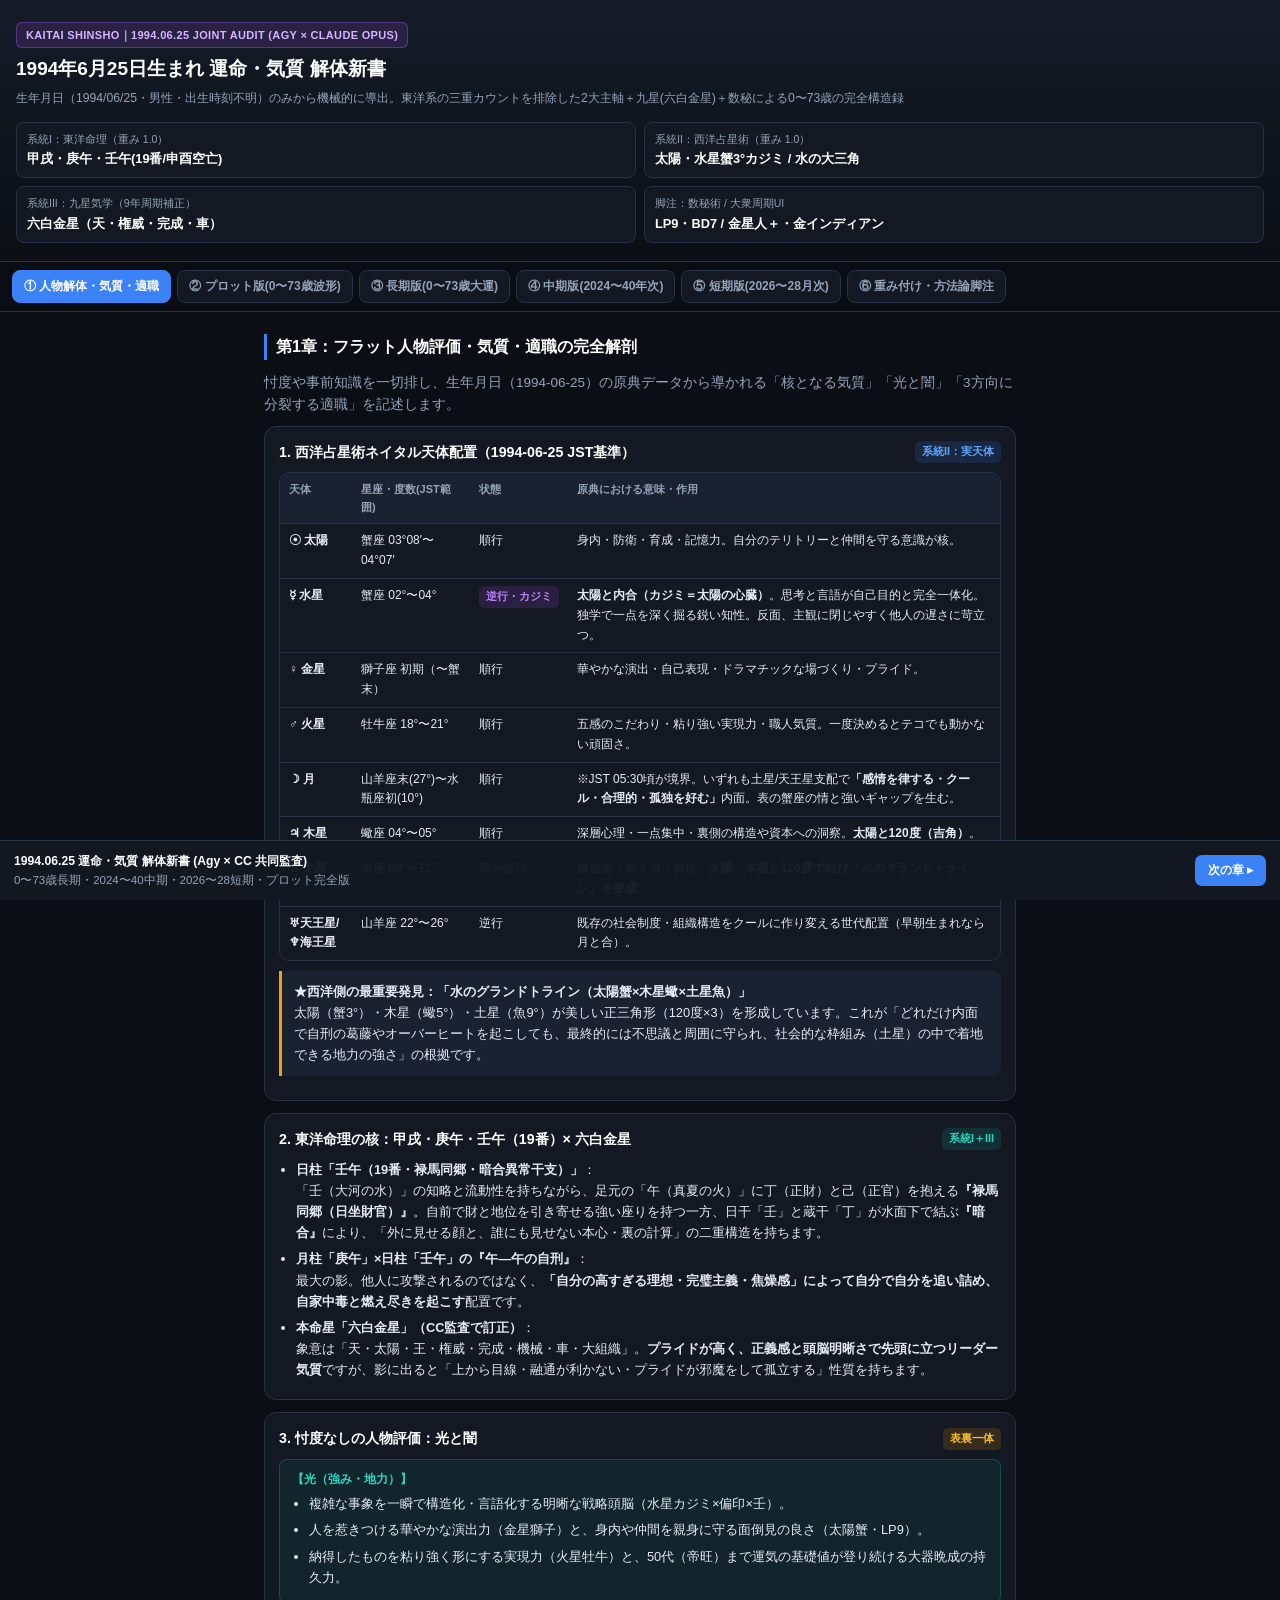
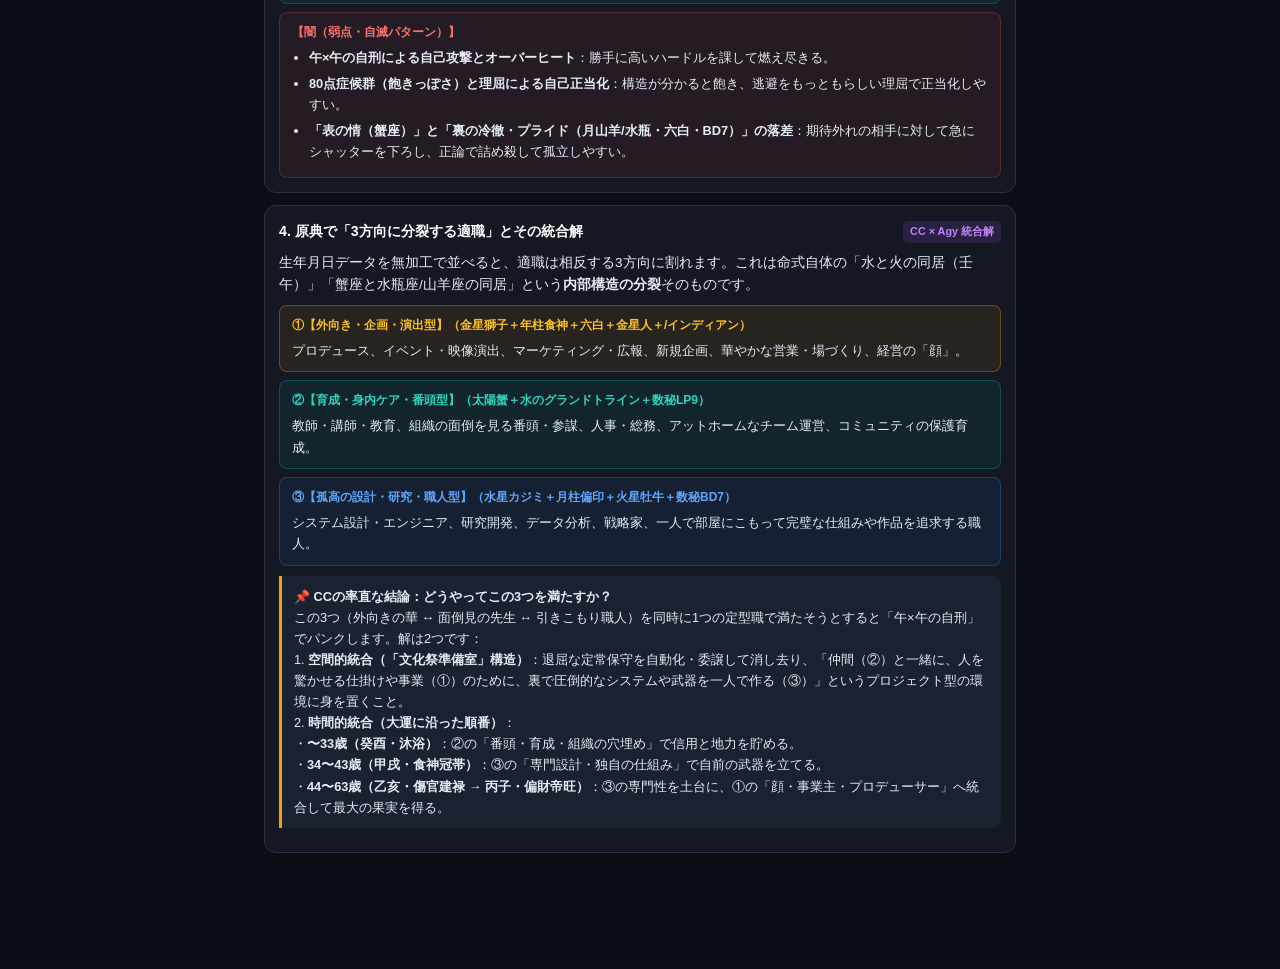
==== commit a8be5922: "Update to 1994.06.25 Kaitai Shinsho complete edition (Agy x Claude Opus joint audit)" ====
--- a/index.html
+++ b/index.html
@@ -4,25 +4,25 @@
   <meta charset="UTF-8" />
   <meta name="viewport" content="width=device-width, initial-scale=1.0, maximum-scale=1.0, user-scalable=no" />
   <meta name="robots" content="noindex, nofollow" />
-  <title>1994.06.25 占術原典＆多周期掛け合わせレポート</title>
+  <title>1994.06.25 運命・気質 解体新書 (Agy × Claude Opus 共同監査・完全版)</title>
   <style>
     :root {
-      --bg: #0f1217;
-      --bg-card: #171b22;
-      --bg-card-alt: #1e242e;
-      --border: #2c3444;
-      --text: #e6eaf0;
-      --text-muted: #94a0b8;
+      --bg: #0b0e14;
+      --bg-card: #131822;
+      --bg-card-alt: #1a2130;
+      --border: #283246;
+      --text: #e6ecf5;
+      --text-muted: #94a3b8;
       --blue: #3b82f6;
-      --blue-soft: rgba(59, 130, 246, 0.14);
+      --blue-soft: rgba(59, 130, 246, 0.15);
       --teal: #14b8a6;
-      --teal-soft: rgba(20, 184, 166, 0.14);
+      --teal-soft: rgba(20, 184, 166, 0.15);
       --amber: #f59e0b;
-      --amber-soft: rgba(245, 158, 11, 0.14);
+      --amber-soft: rgba(245, 158, 11, 0.15);
       --red: #ef4444;
-      --red-soft: rgba(239, 68, 68, 0.14);
+      --red-soft: rgba(239, 68, 68, 0.15);
       --violet: #a855f7;
-      --violet-soft: rgba(168, 85, 247, 0.14);
+      --violet-soft: rgba(168, 85, 247, 0.15);
     }
 
     * {
@@ -32,30 +32,31 @@
 
     body {
       margin: 0;
-      padding: 0 0 84px 0;
+      padding: 0 0 88px 0;
       background-color: var(--bg);
       color: var(--text);
       font-family: -apple-system, BlinkMacSystemFont, "Hiragino Sans", "Noto Sans JP", "Yu Gothic UI", sans-serif;
       line-height: 1.65;
-      font-size: 14.5px;
+      font-size: 14px;
     }
 
     .hero {
-      background: linear-gradient(180deg, #161b24 0%, #0f1217 100%);
+      background: linear-gradient(180deg, #151c28 0%, #0b0e14 100%);
       padding: 22px 16px 18px;
       border-bottom: 1px solid var(--border);
     }
 
     .hero-badge {
       display: inline-block;
-      background: var(--blue-soft);
-      color: #60a5fa;
-      border: 1px solid rgba(59, 130, 246, 0.35);
+      background: var(--violet-soft);
+      color: #d8b4fe;
+      border: 1px solid rgba(168, 85, 247, 0.4);
       font-size: 11px;
       font-weight: 700;
       padding: 3px 9px;
       border-radius: 6px;
       margin-bottom: 8px;
+      letter-spacing: 0.03em;
     }
 
     .hero h1 {
@@ -63,12 +64,13 @@
       font-size: 19px;
       line-height: 1.35;
       font-weight: 800;
+      color: #fff;
     }
 
     .hero-sub {
       margin: 0;
       color: var(--text-muted);
-      font-size: 12.5px;
+      font-size: 12.2px;
     }
 
     .spec-grid {
@@ -92,7 +94,7 @@
     }
 
     .spec-val {
-      font-size: 13px;
+      font-size: 12.8px;
       font-weight: 700;
       color: #fff;
     }
@@ -103,7 +105,7 @@
       z-index: 50;
       display: flex;
       overflow-x: auto;
-      background: rgba(15, 18, 23, 0.94);
+      background: rgba(11, 14, 20, 0.95);
       backdrop-filter: blur(8px);
       border-bottom: 1px solid var(--border);
       padding: 8px 12px;
@@ -118,8 +120,8 @@
       color: var(--text-muted);
       border: 1px solid var(--border);
       border-radius: 8px;
-      padding: 7px 12px;
-      font-size: 12.5px;
+      padding: 7px 11px;
+      font-size: 12px;
       font-weight: 700;
       cursor: pointer;
     }
@@ -131,7 +133,7 @@
     }
 
     .container {
-      max-width: 720px;
+      max-width: 780px;
       margin: 0 auto;
       padding: 16px 14px;
     }
@@ -142,7 +144,7 @@
     .section-title {
       font-size: 16px;
       font-weight: 800;
-      margin: 4px 0 12px;
+      margin: 6px 0 12px;
       color: #fff;
       border-left: 3px solid var(--blue);
       padding-left: 9px;
@@ -165,18 +167,19 @@
     }
 
     .card-title {
-      font-size: 14.5px;
+      font-size: 14.2px;
       font-weight: 800;
       margin: 0;
       color: #fff;
     }
 
     .pill {
-      font-size: 11px;
+      font-size: 10.8px;
       font-weight: 700;
       padding: 2px 7px;
       border-radius: 5px;
       white-space: nowrap;
+      display: inline-block;
     }
     .pill-blue { background: var(--blue-soft); color: #60a5fa; }
     .pill-teal { background: var(--teal-soft); color: #2dd4bf; }
@@ -184,7 +187,7 @@
     .pill-red { background: var(--red-soft); color: #f87171; }
     .pill-violet { background: var(--violet-soft); color: #c084fc; }
 
-    p { margin: 0 0 9px 0; font-size: 13.8px; }
+    p { margin: 0 0 9px 0; font-size: 13.5px; }
     p:last-child { margin-bottom: 0; }
 
     .pro-con {
@@ -227,7 +230,7 @@
     }
     li {
       margin-bottom: 5px;
-      font-size: 13px;
+      font-size: 12.8px;
     }
 
     .table-wrap {
@@ -235,16 +238,17 @@
       margin: 8px 0 14px;
       border: 1px solid var(--border);
       border-radius: 10px;
+      background: var(--bg-card);
     }
     table {
       width: 100%;
       border-collapse: collapse;
-      font-size: 12.2px;
+      font-size: 12px;
       min-width: 560px;
     }
     th, td {
       border-bottom: 1px solid var(--border);
-      padding: 8px 9px;
+      padding: 7px 9px;
       text-align: left;
       vertical-align: top;
     }
@@ -252,7 +256,7 @@
       background: var(--bg-card-alt);
       color: var(--text-muted);
       font-weight: 700;
-      font-size: 11.2px;
+      font-size: 11px;
     }
     tr:last-child td { border-bottom: none; }
 
@@ -262,15 +266,45 @@
       padding: 10px 12px;
       border-radius: 0 8px 8px 0;
       margin: 10px 0;
-      font-size: 13px;
-    }
+      font-size: 12.8px;
+    }
+
+    .chart-box {
+      background: var(--bg-card);
+      border: 1px solid var(--border);
+      border-radius: 12px;
+      padding: 12px;
+      margin-bottom: 14px;
+      overflow-x: auto;
+    }
+
+    .chart-legend {
+      display: flex;
+      flex-wrap: wrap;
+      gap: 12px;
+      font-size: 11.5px;
+      color: var(--text-muted);
+      margin-bottom: 8px;
+    }
+    .legend-dot {
+      display: inline-block;
+      width: 10px;
+      height: 10px;
+      border-radius: 50%;
+      margin-right: 4px;
+      vertical-align: middle;
+    }
+
+    .score-pos { color: #2dd4bf; font-weight: 800; }
+    .score-neg { color: #f87171; font-weight: 800; }
+    .score-zero { color: #94a3b8; font-weight: 700; }
 
     .bottom-bar {
       position: fixed;
       bottom: 0;
       left: 0;
       right: 0;
-      background: rgba(23, 27, 34, 0.96);
+      background: rgba(19, 24, 34, 0.96);
       border-top: 1px solid var(--border);
       padding: 10px 14px;
       display: flex;
@@ -279,13 +313,13 @@
       z-index: 60;
     }
     .bottom-text {
-      font-size: 12px;
+      font-size: 11.5px;
       color: var(--text-muted);
     }
     .bottom-text strong {
       color: #fff;
       display: block;
-      font-size: 12.5px;
+      font-size: 12.2px;
     }
     .next-btn {
       background: var(--blue);
@@ -302,539 +336,992 @@
 <body>
 
   <header class="hero">
-    <div class="hero-badge">RAW DATA &amp; MULTI-CYCLE MATRIX｜1994.06.25</div>
-    <h1>1994年6月25日生まれ 占術原典＆多周期掛け合わせ</h1>
-    <p class="hero-sub">個人の背景情報を排除し、生年月日（1994/06/25）のみから算出される特殊配置（水星カジミ・壬午）と、5つの異なる周期（9年・10年・12年・27.5年・29.5年）の合成波を記述</p>
+    <div class="hero-badge">KAITAI SHINSHO｜1994.06.25 JOINT AUDIT (AGY × CLAUDE OPUS)</div>
+    <h1>1994年6月25日生まれ 運命・気質 解体新書</h1>
+    <p class="hero-sub">生年月日（1994/06/25・男性・出生時刻不明）のみから機械的に導出。東洋系の三重カウントを排除した2大主軸＋九星(六白金星)＋数秘による0〜73歳の完全構造録</p>
 
     <div class="spec-grid">
       <div class="spec-item">
-        <span class="spec-label">12年周期（木星・十二支連動）</span>
-        <div class="spec-val">かに座 / 金インディアン / 金星人＋</div>
+        <span class="spec-label">系統I：東洋命理（重み 1.0）</span>
+        <div class="spec-val">甲戌・庚午・壬午(19番/申酉空亡)</div>
       </div>
       <div class="spec-item">
-        <span class="spec-label">10年大運・60干支（四柱推命）</span>
-        <div class="spec-val">日柱：壬午（19番・禄馬同群）</div>
+        <span class="spec-label">系統II：西洋占星術（重み 1.0）</span>
+        <div class="spec-val">太陽・水星蟹3°カジミ / 水の大三角</div>
       </div>
       <div class="spec-item">
-        <span class="spec-label">9年周期×2種（九星 / 数秘）</span>
-        <div class="spec-val">一白水星 / 誕生数7（個人年運）</div>
+        <span class="spec-label">系統III：九星気学（9年周期補正）</span>
+        <div class="spec-val">六白金星（天・権威・完成・車）</div>
       </div>
       <div class="spec-item">
-        <span class="spec-label">長周期（27.3年 / 29.5年）</span>
-        <div class="spec-val">進行の月 / 土星サイクル</div>
+        <span class="spec-label">脚注：数秘術 / 大衆周期UI</span>
+        <div class="spec-val">LP9・BD7 / 金星人＋・金インディアン</div>
       </div>
     </div>
   </header>
 
   <nav class="nav-tabs">
-    <button class="tab-btn active" onclick="switchTab('tab-1', this)">① 原典の気質＆特殊配置</button>
-    <button class="tab-btn" onclick="switchTab('tab-2', this)">② 5大周期の掛け合わせ(2025-40)</button>
-    <button class="tab-btn" onclick="switchTab('tab-3', this)">③ 10年大運の全生涯マップ</button>
-    <button class="tab-btn" onclick="switchTab('tab-4', this)">④ 月運テーブル(12ヶ月周期)</button>
-    <button class="tab-btn" onclick="switchTab('tab-5', this)">⑤ 占術間の矛盾点</button>
-    <button class="tab-btn" onclick="switchTab('tab-6', this)">⑥ とんがらせる光と代償</button>
+    <button class="tab-btn active" onclick="switchTab('tab-1', this)">① 人物解体・気質・適職</button>
+    <button class="tab-btn" onclick="switchTab('tab-2', this)">② プロット版(0〜73歳波形)</button>
+    <button class="tab-btn" onclick="switchTab('tab-3', this)">③ 長期版(0〜73歳大運)</button>
+    <button class="tab-btn" onclick="switchTab('tab-4', this)">④ 中期版(2024〜40年次)</button>
+    <button class="tab-btn" onclick="switchTab('tab-5', this)">⑤ 短期版(2026〜28月次)</button>
+    <button class="tab-btn" onclick="switchTab('tab-6', this)">⑥ 重み付け・方法論脚注</button>
   </nav>
 
   <main class="container">
 
-    <!-- TAB 1: 原典の気質＆特殊配置 -->
+    <!-- ==================== TAB 1: 人物解体・気質・適職 ==================== -->
     <section id="tab-1" class="tab-section active">
-      <div class="section-title">生年月日（1994.06.25）の原典気質と2大特殊配置</div>
+      <div class="section-title">第1章：フラット人物評価・気質・適職の完全解剖</div>
       <p style="color:var(--text-muted);">
-        1994年6月25日のホロスコープと四柱推命には、「水星カジミ」と「壬午（禄馬同群・暗合異常干支・午の自刑）」という強い偏りを持つ配置が存在します。
+        忖度や事前知識を一切排し、生年月日（1994-06-25）の原典データから導かれる「核となる気質」「光と闇」「3方向に分裂する適職」を記述します。
       </p>
 
-      <!-- 特殊配置詳細1：水星カジミ -->
+      <!-- 1. 西洋ネイタル天体表 -->
       <div class="card">
         <div class="card-header">
-          <h3 class="card-title">★特殊配置①：西洋占星術「水星カジミ（かに座3°）」</h3>
-          <span class="pill pill-blue">古典占星術</span>
-        </div>
-        <p>
-          通常、惑星が太陽に約8.5度以内まで近づくと太陽熱で焼かれる「コンバスチョン（燃焼＝凶）」となりますが、<strong>太陽の中心（わずか0.28度〜1度未満）にピタリと重なった瞬間だけは「カジミ（Cazimi＝太陽の心臓・玉座）」と呼ばれ、知性と言語化能力が極限まで強化される特例</strong>となります。1994年6月25日は太陽と逆行水星が「かに座3度」で完全一致（内合）する日です。
-        </p>
+          <h3 class="card-title">1. 西洋占星術ネイタル天体配置（1994-06-25 JST基準）</h3>
+          <span class="pill pill-blue">系統II：実天体</span>
+        </div>
+        <div class="table-wrap" style="margin-bottom:8px;">
+          <table>
+            <thead>
+              <tr>
+                <th>天体</th>
+                <th>星座・度数(JST範囲)</th>
+                <th>状態</th>
+                <th>原典における意味・作用</th>
+              </tr>
+            </thead>
+            <tbody>
+              <tr>
+                <td><strong>☉ 太陽</strong></td>
+                <td>蟹座 03°08′〜04°07′</td>
+                <td>順行</td>
+                <td>身内・防衛・育成・記憶力。自分のテリトリーと仲間を守る意識が核。</td>
+              </tr>
+              <tr>
+                <td><strong>☿ 水星</strong></td>
+                <td>蟹座 02°〜04°</td>
+                <td><span class="pill pill-violet">逆行・カジミ</span></td>
+                <td><strong>太陽と内合（カジミ＝太陽の心臓）</strong>。思考と言語が自己目的と完全一体化。独学で一点を深く掘る鋭い知性。反面、主観に閉じやすく他人の遅さに苛立つ。</td>
+              </tr>
+              <tr>
+                <td><strong>♀ 金星</strong></td>
+                <td>獅子座 初期（〜蟹末）</td>
+                <td>順行</td>
+                <td>華やかな演出・自己表現・ドラマチックな場づくり・プライド。</td>
+              </tr>
+              <tr>
+                <td><strong>♂ 火星</strong></td>
+                <td>牡牛座 18°〜21°</td>
+                <td>順行</td>
+                <td>五感のこだわり・粘り強い実現力・職人気質。一度決めるとテコでも動かない頑固さ。</td>
+              </tr>
+              <tr>
+                <td><strong>☽ 月</strong></td>
+                <td>山羊座末(27°)〜水瓶座初(10°)</td>
+                <td>順行</td>
+                <td>※JST 05:30頃が境界。いずれも土星/天王星支配で<strong>「感情を律する・クール・合理的・孤独を好む」</strong>内面。表の蟹座の情と強いギャップを生む。</td>
+              </tr>
+              <tr>
+                <td><strong>♃ 木星</strong></td>
+                <td>蠍座 04°〜05°</td>
+                <td>順行</td>
+                <td>深層心理・一点集中・裏側の構造や資本への洞察。<strong>太陽と120度（吉角）</strong>。</td>
+              </tr>
+              <tr>
+                <td><strong>♄ 土星</strong></td>
+                <td>魚座 09°〜12°</td>
+                <td>留〜逆行</td>
+                <td>構造化・持久力・責任。<strong>太陽・木星と120度で結び「水のグランドトライン」を形成</strong>。</td>
+              </tr>
+              <tr>
+                <td><strong>♅天王星/♆海王星</strong></td>
+                <td>山羊座 22°〜26°</td>
+                <td>逆行</td>
+                <td>既存の社会制度・組織構造をクールに作り変える世代配置（早朝生まれなら月と合）。</td>
+              </tr>
+            </tbody>
+          </table>
+        </div>
+        <div class="callout">
+          <strong>★西洋側の最重要発見：「水のグランドトライン（太陽蟹×木星蠍×土星魚）」</strong><br>
+          太陽（蟹3°）・木星（蠍5°）・土星（魚9°）が美しい正三角形（120度×3）を形成しています。これが「どれだけ内面で自刑の葛藤やオーバーヒートを起こしても、最終的には不思議と周囲に守られ、社会的な枠組み（土星）の中で着地できる地力の強さ」の根拠です。
+        </div>
+      </div>
+
+      <!-- 2. 東洋命式と気質の核 -->
+      <div class="card">
+        <div class="card-header">
+          <h3 class="card-title">2. 東洋命理の核：甲戌・庚午・壬午（19番）× 六白金星</h3>
+          <span class="pill pill-teal">系統I＋III</span>
+        </div>
+        <ul>
+          <li>
+            <strong>日柱「壬午（19番・禄馬同郷・暗合異常干支）」</strong>：<br>
+            「壬（大河の水）」の知略と流動性を持ちながら、足元の「午（真夏の火）」に丁（正財）と己（正官）を抱える<strong>『禄馬同郷（日坐財官）』</strong>。自前で財と地位を引き寄せる強い座りを持つ一方、日干「壬」と蔵干「丁」が水面下で結ぶ<strong>『暗合』</strong>により、「外に見せる顔と、誰にも見せない本心・裏の計算」の二重構造を持ちます。
+          </li>
+          <li>
+            <strong>月柱「庚午」×日柱「壬午」の『午―午の自刑』</strong>：<br>
+            最大の影。他人に攻撃されるのではなく、<strong>「自分の高すぎる理想・完璧主義・焦燥感」によって自分で自分を追い詰め、自家中毒と燃え尽きを起こす</strong>配置です。
+          </li>
+          <li>
+            <strong>本命星「六白金星」（CC監査で訂正）</strong>：<br>
+            象意は「天・太陽・王・権威・完成・機械・車・大組織」。<strong>プライドが高く、正義感と頭脳明晰さで先頭に立つリーダー気質</strong>ですが、影に出ると「上から目線・融通が利かない・プライドが邪魔をして孤立する」性質を持ちます。
+          </li>
+        </ul>
+      </div>
+
+      <!-- 3. 光と闇の総括 -->
+      <div class="card">
+        <div class="card-header">
+          <h3 class="card-title">3. 忖度なしの人物評価：光と闇</h3>
+          <span class="pill pill-amber">表裏一体</span>
+        </div>
         <div class="pro-con">
           <div class="box-pro">
-            <span class="box-title">【表の作用（強み）】</span>
+            <span class="box-title">【光（強み・地力）】</span>
             <ul>
-              <li>目的意識（太陽）と知性・言語化（水星）にタイムラグがなく、複雑な事象を一瞬で構造化・言語化できる。</li>
-              <li>かに座（防衛・育成・身内）で起きているため、「組織や身内を守るための知略」「相手の意図を先回りして読む擬態・交渉力」が極めて高い。</li>
+              <li>複雑な事象を一瞬で構造化・言語化する明晰な戦略頭脳（水星カジミ×偏印×壬）。</li>
+              <li>人を惹きつける華やかな演出力（金星獅子）と、身内や仲間を親身に守る面倒見の良さ（太陽蟹・LP9）。</li>
+              <li>納得したものを粘り強く形にする実現力（火星牡牛）と、50代（帝旺）まで運気の基礎値が登り続ける大器晩成の持久力。</li>
             </ul>
           </div>
           <div class="box-con">
-            <span class="box-title">【裏の作用（副作用）】</span>
+            <span class="box-title">【闇（弱点・自滅パターン）】</span>
             <ul>
-              <li>脳のCPUが24時間フル回転し続け、神経が休まらない。</li>
-              <li>「1聞いて10の構造が分かる」のが自分の基準になるため、理解や行動が遅い他人に対して猛烈な苛立ちを感じやすく、正論で相手を詰め殺してしまう危うさを持つ。</li>
+              <li><strong>午×午の自刑による自己攻撃とオーバーヒート</strong>：勝手に高いハードルを課して燃え尽きる。</li>
+              <li><strong>80点症候群（飽きっぽさ）と理屈による自己正当化</strong>：構造が分かると飽き、逃避をもっともらしい理屈で正当化しやすい。</li>
+              <li><strong>「表の情（蟹座）」と「裏の冷徹・プライド（月山羊/水瓶・六白・BD7）」の落差</strong>：期待外れの相手に対して急にシャッターを下ろし、正論で詰め殺して孤立しやすい。</li>
             </ul>
           </div>
         </div>
       </div>
 
-      <!-- 特殊配置詳細2：壬午 -->
+      <!-- 4. 3方向に分裂する適職と統合解 -->
       <div class="card">
         <div class="card-header">
-          <h3 class="card-title">★特殊配置②：四柱推命・算命学「壬午（19番）」の3称号</h3>
-          <span class="pill pill-teal">甲戌・庚午・壬午</span>
+          <h3 class="card-title">4. 原典で「3方向に分裂する適職」とその統合解</h3>
+          <span class="pill pill-violet">CC × Agy 統合解</span>
         </div>
         <p>
-          日柱「壬午（みずのえうま）」と月柱「庚午（かのえうま）」の組み合わせには、古典命理で以下の3つの特殊条件が同時に成立します。
+          生年月日データを無加工で並べると、適職は相反する3方向に割れます。これは命式自体の「水と火の同居（壬午）」「蟹座と水瓶座/山羊座の同居」という<strong>内部構造の分裂</strong>そのものです。
         </p>
         <div class="pro-con">
+          <div class="box-edge">
+            <span class="box-title">①【外向き・企画・演出型】（金星獅子＋年柱食神＋六白＋金星人＋/インディアン）</span>
+            プロデュース、イベント・映像演出、マーケティング・広報、新規企画、華やかな営業・場づくり、経営の「顔」。
+          </div>
           <div class="box-pro">
-            <span class="box-title">① 禄馬同群（ろくばどうぐん）＝ 官と財の同居</span>
-            <ul>
-              <li><strong>仕組み</strong>：日干「壬（水）」の足元にある「午（火）」の蔵干に、「丁（正財＝馬）」と「己（正官＝禄）」が最初からセットで内蔵されている格。</li>
-              <li><strong>表と裏</strong>：ガツガツ出世を狙わなくても「実利（財）」と「役職（官）」が向こうから集まってくる強い現実突破力を持つ反面、本人は自由でいたいのに組織の重責や数字の責任を背負わされやすい。</li>
-            </ul>
+            <span class="box-title">②【育成・身内ケア・番頭型】（太陽蟹＋水のグランドトライン＋数秘LP9）</span>
+            教師・講師・教育、組織の面倒を見る番頭・参謀、人事・総務、アットホームなチーム運営、コミュニティの保護育成。
           </div>
-          <div class="box-edge">
-            <span class="box-title">② 暗合異常干支（あんごういじょうかんし）＝ 千里眼の異端児</span>
-            <ul>
-              <li><strong>仕組み</strong>：算命学の13異常干支の中でも特に作用が強い干支。表面の「壬」と蔵干の「丁」が水面下で干合（丁壬化木）する。</li>
-              <li><strong>表と裏</strong>：一瞥しただけで物事の急所を見抜く異常な直感力・先見性を持つ反面、「平凡・退屈・年功序列の安定環境」に置かれると精神が窒息し、既存の枠を壊したくなる。</li>
-            </ul>
+          <div class="box-con" style="background:rgba(59,130,246,0.08); border-color:rgba(59,130,246,0.3);">
+            <span class="box-title" style="color:#60a5fa;">③【孤高の設計・研究・職人型】（水星カジミ＋月柱偏印＋火星牡牛＋数秘BD7）</span>
+            システム設計・エンジニア、研究開発、データ分析、戦略家、一人で部屋にこもって完璧な仕組みや作品を追求する職人。
           </div>
-          <div class="box-con">
-            <span class="box-title">③ 午×午の自刑（じけい）＝ 自家中毒とオーバーヒート</span>
-            <ul>
-              <li><strong>仕組み</strong>：月柱「庚午」と日柱「壬午」で、真夏の火である「午」が2つ隣り合う配置（さらに2026年は「丙午」で3つ重なる）。</li>
-              <li><strong>表と裏</strong>：熱中した時の推進力は圧倒的だが、外敵ではなく「自分が勝手に課した高い理想やルール」で自分自身を追い詰め、自家中毒を起こして自滅・爆発しやすい。</li>
-            </ul>
-          </div>
-        </div>
-      </div>
-
-      <!-- 五星三心＆六星占術 -->
-      <div class="card">
-        <div class="card-header">
-          <h3 class="card-title">★五星三心（金インディアン・命数19）＆ 六星（金星人＋・星数19）</h3>
-          <span class="pill pill-amber">19の重なり</span>
-        </div>
-        <div class="pro-con">
-          <div class="box-pro">
-            <span class="box-title">【原典の長所】</span>
-            <ul>
-              <li>未知の分野に飛び込む好奇心・0→1の企画力・同時並行処理の速さ。</li>
-              <li>命数19（下一桁9）特有の「一つのテーマを徹底的に調べ上げる探究心・研究心」。</li>
-            </ul>
-          </div>
-          <div class="box-con">
-            <span class="box-title">【原典の短所】</span>
-            <ul>
-              <li><strong>飽きっぽさと80点症候群</strong>：仕組みが分かる（80点に達する）と急激に飽きて放り出しやすく、100点の代表作になる前に興味が分散する。</li>
-              <li><strong>理屈っぽさと組織不適合</strong>：自分を正当化する理屈が多く、定型ルーティンや泥臭い対人維持から逃避しやすい。</li>
-            </ul>
-          </div>
+        </div>
+        <div class="callout" style="margin-top:10px;">
+          <strong>📌 CCの率直な結論：どうやってこの3つを満たすか？</strong><br>
+          この3つ（外向きの華 ↔ 面倒見の先生 ↔ 引きこもり職人）を同時に1つの定型職で満たそうとすると「午×午の自刑」でパンクします。解は2つです：<br>
+          1. <strong>空間的統合（「文化祭準備室」構造）</strong>：退屈な定常保守を自動化・委譲して消し去り、「仲間（②）と一緒に、人を驚かせる仕掛けや事業（①）のために、裏で圧倒的なシステムや武器を一人で作る（③）」というプロジェクト型の環境に身を置くこと。<br>
+          2. <strong>時間的統合（大運に沿った順番）</strong>：<br>
+          ・<strong>〜33歳（癸酉・沐浴）</strong>：②の「番頭・育成・組織の穴埋め」で信用と地力を貯める。<br>
+          ・<strong>34〜43歳（甲戌・食神冠帯）</strong>：③の「専門設計・独自の仕組み」で自前の武器を立てる。<br>
+          ・<strong>44〜63歳（乙亥・傷官建禄 → 丙子・偏財帝旺）</strong>：③の専門性を土台に、①の「顔・事業主・プロデューサー」へ統合して最大の果実を得る。
         </div>
       </div>
     </section>
 
-    <!-- TAB 2: 5大周期の掛け合わせ -->
+    <!-- ==================== TAB 2: プロット版(0〜73歳波形) ==================== -->
     <section id="tab-2" class="tab-section">
-      <div class="section-title">5つの独立周期の掛け合わせマトリクス (2025〜2040)</div>
+      <div class="section-title">第2章：ターニングポイント・プロット版（0歳〜73歳 生涯波形）</div>
       <p style="color:var(--text-muted);">
-        東洋の十二支・六星・五星と西洋の木星はすべて同じ「12年周期（裏で木星を見ているため毎回同時にピークが来る）」です。本当に意味のある掛け算は、<strong>周期の長さ（波長）が異なる5つの独立した波</strong>を重ね合わせた時に現れます。
+        青線が「10年大運の地力ベースライン（0-100）」、オレンジ線が「東洋×西洋の年次イベントを重ねた合成波形」です。<strong>34歳から63歳までベースラインが一貫して右肩上がりに登り続ける典型的な大器晩成カーブ</strong>を描きます。
       </p>
 
-      <div class="card">
-        <div class="card-header">
-          <h3 class="card-title">掛け合わせる5つの独立波長（最小公倍数は180年以上）</h3>
-          <span class="pill pill-violet">周期の仕組み</span>
-        </div>
-        <ul>
-          <li><strong>①【10年大運（四柱推命）】</strong>：10年単位で切り替わる人生のベース階層（24〜33歳：劫財・沐浴 → 34〜43歳：食神・冠帯 → 44〜53歳：傷官・建禄）。</li>
-          <li><strong>②【12年周期（木星＝十二支＝六星＝五星＝天中殺）】</strong>：12年ごとに「巳年（2025, 2037）」で3占術同時ピークを迎え、「申・酉年（2028-29, 2040-41）」で底（天中殺・大殺界・裏運気）を迎える波。</li>
-          <li><strong>③【10年干支周期（十干の年運）】</strong>：西暦末尾で巡る10年波。日干「壬」にとって末尾6・7（丙・丁＝財星、特に末尾7は丁壬干合）が収穫期。</li>
-          <li><strong>④【9年周期×2種（九星気学 ＆ カバラ数秘個人年運）】</strong>：同じ9年周期でも九星と数秘はピークのタイミングがズレて巡る（九星は北西・西が収穫、数秘は「8」が最大収穫）。</li>
-          <li><strong>⑤【長周期：29.5年（土星）＆ 27.3年（進行の月）】</strong>：西洋占星術で社会的な重圧・骨格を作る土星周期（約7.4年ごとに試練）と、内面の関心モードを示す進行の月。</li>
-        </ul>
-      </div>
-
+      <div class="chart-box">
+        <div class="chart-legend">
+          <span><span class="legend-dot" style="background:#3b82f6;"></span>大運ベースライン（地力 0-100）</span>
+          <span><span class="legend-dot" style="background:#f59e0b;"></span>合成スパイク波形（ターニングポイント）</span>
+          <span><span class="legend-dot" style="background:#ef4444;"></span>現在地（32歳 / 2026年）</span>
+        </div>
+        <svg viewBox="0 0 720 310" width="100%" height="auto" style="min-width:540px; display:block;">
+          <!-- Grid lines -->
+          <line x1="45" y1="30" x2="695" y2="30" stroke="#283246" stroke-dasharray="3,3" />
+          <line x1="45" y1="90" x2="695" y2="90" stroke="#283246" stroke-dasharray="3,3" />
+          <line x1="45" y1="150" x2="695" y2="150" stroke="#283246" stroke-dasharray="3,3" />
+          <line x1="45" y1="210" x2="695" y2="210" stroke="#283246" stroke-dasharray="3,3" />
+          <line x1="45" y1="260" x2="695" y2="260" stroke="#283246" />
+
+          <!-- Y-axis labels -->
+          <text x="12" y="34" fill="#94a3b8" font-size="10">100</text>
+          <text x="18" y="94" fill="#94a3b8" font-size="10">75</text>
+          <text x="18" y="154" fill="#94a3b8" font-size="10">50</text>
+          <text x="18" y="214" fill="#94a3b8" font-size="10">25</text>
+
+          <!-- Highlight zone: 34-63 Golden Era -->
+          <rect x="348" y="20" width="268" height="240" fill="rgba(20, 184, 166, 0.06)" />
+          <text x="356" y="42" fill="#2dd4bf" font-size="10" font-weight="bold">★34〜63歳：食神冠帯 → 傷官建禄 → 偏財帝旺（30年上昇期）</text>
+
+          <!-- Baseline Polyline (Taiun Base: 0y=40, 8y=45, 18y=60, 28y=50, 34y=70, 44y=85, 54y=92, 64y=65, 70y=58) -->
+          <!-- X mapping: x = 45 + age * 9.0 -->
+          <!-- Y mapping: y = 260 - score * 2.3 -->
+          <polyline
+            fill="none"
+            stroke="#3b82f6"
+            stroke-width="3"
+            points="45,168 81,156 171,122 261,145 342,145 351,99 432,99 441,64 522,64 531,48 612,48 621,110 675,126"
+          />
+
+          <!-- Composite Spike Polyline -->
+          <polyline
+            fill="none"
+            stroke="#f59e0b"
+            stroke-width="2.2"
+            points="45,168 81,156 175,133 216,120 261,145 310,125 324,110 333,152 342,160 351,115 360,150 369,99 378,90 396,58 414,95 432,53 441,42 459,90 531,38 572,95 621,110 675,133"
+          />
+
+          <!-- Key Turning Point Dots -->
+          <!-- 14y (2008) -->
+          <circle cx="175" cy="133" r="4" fill="#3b82f6" />
+          <!-- 24y (2018) -->
+          <circle cx="261" cy="145" r="4" fill="#f59e0b" />
+          <text x="235" y="165" fill="#94a3b8" font-size="9.5">24歳:癸酉(沐浴)</text>
+
+          <!-- 31y (2025) -->
+          <circle cx="324" cy="110" r="4" fill="#2dd4bf" />
+          <text x="285" y="103" fill="#2dd4bf" font-size="9.5">31歳(2025):小波</text>
+
+          <!-- 32y (2026 Current) -->
+          <circle cx="333" cy="152" r="5.5" fill="#ef4444" stroke="#fff" stroke-width="1.5" />
+          <text x="288" y="182" fill="#f87171" font-size="10" font-weight="bold">★現在32歳(2026)</text>
+
+          <!-- 34y (2028) -->
+          <circle cx="351" cy="115" r="4.5" fill="#60a5fa" />
+          <text x="336" y="88" fill="#60a5fa" font-size="9.5" font-weight="bold">34歳(2028):甲戌冠帯</text>
+
+          <!-- 38-40y (2032-34) -->
+          <circle cx="396" cy="58" r="5" fill="#f59e0b" />
+          <text x="368" y="52" fill="#fbbf24" font-size="9.5" font-weight="bold">38-40歳:三合火局×離宮</text>
+
+          <!-- 43-44y (2037-38) -->
+          <circle cx="441" cy="42" r="5.5" fill="#14b8a6" stroke="#fff" stroke-width="1.2" />
+          <text x="418" y="32" fill="#2dd4bf" font-size="10" font-weight="bold">★★44歳(2038):乙亥建禄</text>
+
+          <!-- 54y (2048) -->
+          <circle cx="531" cy="38" r="5.5" fill="#a855f7" stroke="#fff" stroke-width="1.2" />
+          <text x="505" y="30" fill="#c084fc" font-size="10" font-weight="bold">★54歳(2048):丙子帝旺</text>
+
+          <!-- X-axis labels -->
+          <text x="40" y="280" fill="#94a3b8" font-size="10">0歳(94)</text>
+          <text x="130" y="280" fill="#94a3b8" font-size="10">10歳(04)</text>
+          <text x="220" y="280" fill="#94a3b8" font-size="10">20歳(14)</text>
+          <text x="310" y="280" fill="#94a3b8" font-size="10">30歳(24)</text>
+          <text x="400" y="280" fill="#94a3b8" font-size="10">40歳(34)</text>
+          <text x="490" y="280" fill="#94a3b8" font-size="10">50歳(44)</text>
+          <text x="580" y="280" fill="#94a3b8" font-size="10">60歳(54)</text>
+          <text x="662" y="280" fill="#94a3b8" font-size="10">70歳(64)</text>
+        </svg>
+      </div>
+
+      <!-- 主要ターニングポイント一覧 -->
       <div class="table-wrap">
         <table>
           <thead>
             <tr>
-              <th>西暦<br>(年齢)</th>
-              <th>① 10年大運<br>(ベース階層)</th>
-              <th>② 12年周期<br>(木星/六星/五星)</th>
-              <th>③ 10年十干<br>(四柱年運)</th>
-              <th>④ 9年周期×2<br>(九星 / 数秘)</th>
-              <th>⑤ 長周期(土星/進行月)<br>＆ 合成波の判定</th>
+              <th>年齢</th>
+              <th>西暦</th>
+              <th>強度</th>
+              <th>極性</th>
+              <th>東洋命理 × 西洋占星術の根拠と意味</th>
             </tr>
           </thead>
           <tbody>
             <tr>
-              <td><strong>2025</strong><br>(31歳)</td>
-              <td><span class="pill pill-red">癸酉(劫財・沐浴)</span><br>下積み・消耗期</td>
-              <td><span class="pill pill-teal">★12年頂点</span><br>かに木星/開運/財成</td>
-              <td>乙巳<br>(傷官)</td>
-              <td>九星：南西(準備)<br>数秘：<strong>4</strong>(土台)</td>
-              <td><strong>【不発の小ピーク】</strong><br>12年周期は頂点だが、土台の10年大運が「劫財・沐浴（組織に吸われる迷走期）」のため相殺。</td>
+              <td><strong>4歳</strong></td>
+              <td>1998</td>
+              <td>40</td>
+              <td><span class="pill pill-blue">○順</span></td>
+              <td>立運開始・辛未（正印・養）。保護と学習の土台。</td>
+            </tr>
+            <tr>
+              <td><strong>14〜15歳</strong></td>
+              <td>2008–09</td>
+              <td>55</td>
+              <td><span class="pill pill-amber">▲転換</span></td>
+              <td>壬申大運（比肩・長生）入り × 土星オポジション。自我の確立と自力の芽生え。</td>
+            </tr>
+            <tr>
+              <td><strong>19〜21歳</strong></td>
+              <td>2013–15</td>
+              <td>58</td>
+              <td><span class="pill pill-blue">○順</span></td>
+              <td>2013癸巳（12年周期ピーク）→ 2014-15土星スクエア。社会に出る初期キャリア形成。</td>
+            </tr>
+            <tr>
+              <td><strong>24歳</strong></td>
+              <td>2018</td>
+              <td>60</td>
+              <td><span class="pill pill-amber">▲転換</span></td>
+              <td><strong>癸酉大運（劫財・沐浴）入り</strong> × 木星リターン（蠍座）。競争・迷走・他人に成果を吸われやすい10年間の始まり。</td>
+            </tr>
+            <tr>
+              <td><strong>29〜30歳</strong></td>
+              <td>2024–25</td>
+              <td>75</td>
+              <td><span class="pill pill-amber">▲再構築</span></td>
+              <td><strong>サターンリターン（うお座土星回帰）</strong> × 2024甲辰（年柱甲戌と辰戌の冲） × 九星「艮→離」。20代のやり方の限界と再構築。</td>
+            </tr>
+            <tr>
+              <td><strong>31〜32歳</strong></td>
+              <td>2025–26</td>
+              <td>70</td>
+              <td><span class="pill pill-red">◎→▲摩擦</span></td>
+              <td>2025かに座木星（太陽・水星合）の好機から一転、<strong>2026丙午（三重の自刑）× おひつじ座土星スクエア × 六白「坎宮（底）」</strong>で既存枠が沸騰・摩耗。</td>
             </tr>
             <tr style="background:rgba(239,68,68,0.08);">
-              <td><strong>2026</strong><br>(32歳)<br>★現在</td>
-              <td><span class="pill pill-red">癸酉(劫財・沐浴)</span><br>迷走期の終盤</td>
-              <td><span class="pill pill-amber">ブレーキ/安定</span><br>後半から減速</td>
-              <td><strong>丙午(偏財)</strong><br><span class="pill pill-red">三重の自刑</span></td>
-              <td>九星：<span class="pill pill-red">中宮(極端)</span><br>数秘：<strong>5</strong>(変化・破壊)</td>
-              <td><strong>【全周期が「限界・転換」で一致】</strong><br>10室土星スクエア＋三重の自刑＋数秘5＋進行月おひつじ座入り(27年周期の再始動)が重なり、既存の枠が沸騰・崩壊する年。</td>
-            </tr>
-            <tr>
-              <td><strong>2027</strong><br>(33歳)</td>
-              <td><span class="pill pill-red">癸酉(劫財・沐浴)</span><br>★下積み最終年</td>
-              <td><span class="pill pill-red">乱気 / 陰影</span><br>大殺界入口</td>
-              <td><span class="pill pill-teal">★丁未(正財)</span><br><strong>日柱と天地徳合</strong></td>
-              <td>九星：<span class="pill pill-teal">★乾宮(抜擢)</span><br>数秘：<strong>6</strong>(責任・調和)</td>
-              <td><strong>【最大のねじれ年】</strong><br>12年周期と土星は「凶・重圧」だが、10年十干(天地徳合)と九星(乾宮)は「大吉・抜擢」。強引に攻めず実利だけ取る年。</td>
-            </tr>
-            <tr style="background:rgba(59,130,246,0.09);">
-              <td><strong>2028</strong><br>(34歳)<br>★大運転換</td>
-              <td><span class="pill pill-teal">★甲戌(食神・冠帯)</span><br><strong>第1黄金期突入！</strong></td>
-              <td><span class="pill pill-red">裏運気 / 停止</span><br>申年(天中殺1)</td>
-              <td>戊申(偏官)<br>※火を冷ます水源</td>
-              <td>九星：<span class="pill pill-teal">★兌宮(収穫)</span><br>数秘：<strong>7</strong>(専門深化)</td>
-              <td><strong>【土台の昇格＆重圧解除】</strong><br>4月に10室土星の重圧が解除。12年周期は裏運気・天中殺だが、10年大運が「食神・冠帯」へ昇格し、自分の専門性(数秘7)が確立する。</td>
-            </tr>
-            <tr style="background:rgba(20,184,166,0.08);">
-              <td><strong>2029</strong><br>(35歳)</td>
-              <td><span class="pill pill-teal">甲戌(食神・冠帯)</span><br>自分の看板期</td>
-              <td><span class="pill pill-amber">整理 / 減退</span><br>酉年(天中殺2)</td>
-              <td>己酉(正官)<br>信用・秩序</td>
-              <td>九星：艮宮(変化)<br>数秘：<span class="pill pill-teal">★8(最大達成)</span></td>
-              <td><strong>【第1の収穫ポイント(特に後半)】</strong><br>大運「冠帯」×数秘9年周期の頂点「8(富・達成)」×おうし座土星吉角。天中殺が明ける秋以降に大きな成果が固まる。</td>
-            </tr>
-            <tr>
-              <td><strong>2030</strong><br>(36歳)</td>
-              <td><span class="pill pill-teal">甲戌(食神・冠帯)</span></td>
-              <td><span class="pill pill-teal">チャレンジ/種子</span><br>12年周期の再始動</td>
-              <td>庚戌(偏印)<br>新技術・構想</td>
-              <td>九星：<span class="pill pill-teal">離宮(名誉)</span><br>数秘：<strong>9</strong>(完結・刷新)</td>
-              <td><strong>【12年周期の再スタート】</strong><br>3年間の天中殺/大殺界が完全に明け、高まった大運(冠帯)の上で新しい12年サイクルの種まきが始まる。</td>
-            </tr>
-            <tr>
-              <td><strong>2031</strong><br>(37歳)</td>
-              <td><span class="pill pill-teal">甲戌(食神・冠帯)</span></td>
-              <td><span class="pill pill-teal">チャレンジ/緑生</span></td>
-              <td>辛亥(正印)<br>日干に根が通る</td>
-              <td>九星：<span class="pill pill-red">坎宮(9年の底)</span><br>数秘：<strong>1</strong>(新9年始動)</td>
-              <td><strong>【静かな仕込みと新9年の始動】</strong><br>九星は9年で最も冷える「坎宮」だが、数秘は「1(新サイクル開始)」、四柱では「亥(水)」が巡り内面が充実する。</td>
-            </tr>
-            <tr>
-              <td><strong>2032〜34</strong><br>(38〜40歳)</td>
-              <td><span class="pill pill-teal">甲戌(食神・冠帯)</span></td>
-              <td>幸運〜準備〜ブレーキ<br>(安定期)</td>
-              <td>壬子・癸丑・甲寅<br>(水→木の流れ)</td>
-              <td>2032-33：九星発展<br>2034：数秘<strong>4</strong>(建設)</td>
-              <td><strong>【29.5年土星が「かに座」通過】</strong><br>2033〜34年に土星が自分の太陽(かに座)に重なり、30代で作った自分の城・ポジションを盤石に固める時期。</td>
-            </tr>
-            <tr style="background:rgba(245,158,11,0.14);">
-              <td><strong>2036</strong><br>(42歳)<br>★大波到来</td>
-              <td><span class="pill pill-teal">甲戌(食神・冠帯)</span><br>冠帯の完成期</td>
-              <td><span class="pill pill-teal">★健康管理/再会</span><br>上昇気流</td>
-              <td><span class="pill pill-teal">★丙辰(偏財)</span><br>大きな財が動く</td>
-              <td>九星：<span class="pill pill-teal">★乾宮(大抜擢)</span><br>数秘：<strong>6</strong>(組織統括)</td>
-              <td><strong>【黄金3年間の入口】</strong><br>大運「冠帯」＋十干「偏財」＋九星「乾宮(実り・格上げ)」＋12年周期「再会」が揃い、一段上のステージへ上がる。</td>
-            </tr>
-            <tr style="background:rgba(20,184,166,0.18);">
-              <td><strong>2037</strong><br>(43歳)<br>★★頂点1</td>
-              <td><span class="pill pill-teal">★甲戌→乙亥</span><br><strong>大運の頂点転換</strong></td>
-              <td><span class="pill pill-teal">★★12年頂点</span><br><strong>かに木星/開運/財成</strong></td>
-              <td><span class="pill pill-teal">★★丁巳(正財)</span><br><strong>丁壬干合(財の結合)</strong></td>
-              <td>九星：<span class="pill pill-teal">★★兌宮(収穫)</span><br>数秘：<strong>7</strong>(極致)</td>
-              <td><strong>【★★180年に1度の全周期完全一致】</strong><br>2025年と違い、大運が黄金期の状態で「12年頂点×十干正財干合×九星収穫×土星吉角」がすべて同時に重なる人生最大の爆発年。</td>
-            </tr>
-            <tr style="background:rgba(20,184,166,0.18);">
-              <td><strong>2038</strong><br>(44歳)<br>★★頂点2</td>
-              <td><span class="pill pill-teal">★★乙亥(傷官・建禄)</span><br><strong>人生最強大運へ！</strong></td>
-              <td><span class="pill pill-teal">★第2室木星/安定</span><br>金運・完成期</td>
-              <td>戊午(偏官)<br>大きな権限</td>
-              <td>九星：艮宮(転換)<br>数秘：<span class="pill pill-teal">★★8(最大富)</span></td>
-              <td><strong>【★★最強大運「乙亥」×数秘「8」】</strong><br>日干「壬」に最強の根「亥(建禄)」が通る10年がスタートし、同時に数秘9年周期の頂点「8(達成・富)」と第2室木星が重なる。</td>
+              <td><strong>33〜35歳</strong></td>
+              <td>2027–29</td>
+              <td>72</td>
+              <td><span class="pill pill-red">■要注意</span></td>
+              <td><strong>東洋低気圧帯（申酉天中殺2028-29＝大殺界＝乱気裏運気）</strong>。ただし三重カウントを剥がせば「1信号＋土星スクエア終盤」。九星は2028「震（始動）」→2029「巽（縁）」と上昇するため、破局ではなく<strong>「在職のまま新章の武器を仕込む潜伏・充電期」</strong>。</td>
+            </tr>
+            <tr style="background:rgba(59,130,246,0.1);">
+              <td><strong>34歳</strong></td>
+              <td>2028</td>
+              <td>70</td>
+              <td><span class="pill pill-teal">▲◎昇格</span></td>
+              <td><strong>★甲戌大運（食神・冠帯）開始</strong> × 4月おひつじ座土星スクエア解除 × 六白「震宮（始動）」。天中殺内のため外向けの派手な旗揚げは控え、内側のエンジンを「自前の創造（食神）」へ切り替えるソフトローンチ。</td>
+            </tr>
+            <tr>
+              <td><strong>36〜37歳</strong></td>
+              <td>2030–31</td>
+              <td>72</td>
+              <td><span class="pill pill-teal">◎発進</span></td>
+              <td><strong>2030庚戌（天中殺明け・種子・チャレンジ・木星リターン蠍）→ 2031辛亥（日干壬の建禄地・六白『乾宮』抜擢・数秘PY1）</strong>。外向けの独立・移籍・新体制発進の最適窓。</td>
+            </tr>
+            <tr style="background:rgba(245,158,11,0.13);">
+              <td><strong>38〜41歳</strong></td>
+              <td>2032–35</td>
+              <td><strong>88</strong></td>
+              <td><span class="pill pill-amber">▲◎大変容</span></td>
+              <td><strong>【★中年大覚醒クラスター】</strong>西洋で<strong>土星が太陽に合(2032)＋天王星オポジション(2033-35)＋進行の月が27.3年ぶりに太陽・水星へ帰還(2033)</strong>。東洋で<strong>2032壬子(子午冲)→2034甲寅(寅午戌の三合火局完成＋六白『離宮』頂点)</strong>。キャリアとアイデンティティが劇的にスケールする中心転換点。</td>
+            </tr>
+            <tr style="background:rgba(20,184,166,0.16);">
+              <td><strong>43〜44歳</strong></td>
+              <td>2037–38</td>
+              <td><strong>85</strong></td>
+              <td><span class="pill pill-teal">★★最盛</span></td>
+              <td><strong>【★★職業的最盛期の入口】</strong>2037丁巳（12年周期頂点・かに座木星・丁壬干合）から、<strong>2038年（44歳）に人生最強の『乙亥大運（傷官・建禄）』へ突入</strong>（＋数秘8・六白巽宮）。独立したプロ・事業家としての黄金10年の開幕。</td>
+            </tr>
+            <tr style="background:rgba(168,85,247,0.14);">
+              <td><strong>54歳</strong></td>
+              <td>2048</td>
+              <td><strong>85</strong></td>
+              <td><span class="pill pill-violet">★最大規模</span></td>
+              <td><strong>『丙子大運（偏財・帝旺）』開始</strong>。生涯でエネルギーと動く財・人脈が最大化する頂点（基準値92）。子午の冲を伴うため大勝負と環境激変が同居。</td>
+            </tr>
+            <tr>
+              <td><strong>64〜70歳</strong></td>
+              <td>2058–64</td>
+              <td>65</td>
+              <td><span class="pill pill-blue">○守成</span></td>
+              <td><strong>『丁丑大運（正財・衰）』</strong>（日柱と天地徳合の大運）。拡大から堅実な資産防衛・継承・レガシーへ軟着陸。</td>
             </tr>
           </tbody>
         </table>
       </div>
     </section>
 
-    <!-- TAB 3: 10年大運の全生涯マップ -->
+    <!-- ==================== TAB 3: 長期版(0〜73歳大運) ==================== -->
     <section id="tab-3" class="tab-section">
-      <div class="section-title">四柱推命「10年大運」の全生涯マップ（なぜ今まで鳴かず飛ばずだったか）</div>
+      <div class="section-title">第3章：長期版タイムテーブル（0歳〜73歳 大運×進行月）</div>
       <p style="color:var(--text-muted);">
-        1994年6月25日生まれ（乾命・陽年順行・約4歳立運）の10年ごとのベース運気です。なぜ2025年の12年ピークが「小波」で終わり、34歳以降に本番が来るのかの構造的理由です。
+        四柱推命の10年大運（陽年乾命・順行・4歳立運）と、西洋占星術のセカンダリー・プログレス（進行の月：約27.3年周期）を統合した全生涯の章立てです。
       </p>
-
-      <div class="card">
-        <div class="card-header">
-          <h3 class="card-title">水と火の物理バランス（真夏の壬水）</h3>
-          <span class="pill pill-blue">命式の構造</span>
-        </div>
-        <p>
-          6月25日（午月）の「壬（水）」は、生まれた時点で足元に「午（真夏の火＝財と地位）」が2つあり、<strong>「器（財・地位）は巨大だが、火が強すぎて自分の水（エネルギー）が蒸発しかけている（身弱〜中和）」</strong>状態です。そのため、大運で「自分の表現手段（木＝食神・傷官）」や「強い水源（水＝亥・子）」が巡ってくる34歳〜63歳になって初めて、生まれつきの巨大な器をフル稼働できるようになります。
-        </p>
-      </div>
 
       <div class="table-wrap">
         <table>
           <thead>
             <tr>
-              <th>年齢（西暦）</th>
+              <th>年齢</th>
+              <th>西暦</th>
               <th>大運干支</th>
-              <th>通変星・十二運</th>
-              <th>10年間の構造的特徴</th>
+              <th>十神・十二運</th>
+              <th>地力<br>基準値</th>
+              <th>10年間の構造的テーマと水火バランス</th>
             </tr>
           </thead>
           <tbody>
             <tr>
-              <td><strong>4〜13歳</strong><br>(1998〜2007)</td>
+              <td><strong>0〜3歳</strong></td>
+              <td>1994–1997</td>
+              <td>(月柱:庚午)</td>
+              <td>偏印・胎</td>
+              <td>40</td>
+              <td><strong>【感受性の土台】</strong>立運前。鋭い知覚と独特の感性の原体験。</td>
+            </tr>
+            <tr>
+              <td><strong>4〜13歳</strong></td>
+              <td>1998–2007</td>
               <td><strong>辛未</strong></td>
               <td>正印・養</td>
-              <td>知的好奇心と吸収の時期。</td>
-            </tr>
-            <tr>
-              <td><strong>14〜23歳</strong><br>(2008〜2017)</td>
+              <td>45</td>
+              <td><strong>【守られ・学ぶ少年期】</strong>午と未が支合し、周囲の保護や教育環境の中で知識を吸収する時期。</td>
+            </tr>
+            <tr>
+              <td><strong>14〜23歳</strong></td>
+              <td>2008–2017</td>
               <td><strong>壬申</strong></td>
               <td>比肩・長生</td>
-              <td>日干「壬」に「申（水源）」が通り、自分のペースで素直に力を伸ばせた学生〜若手初期。</td>
+              <td>60</td>
+              <td><strong>【自我確立・自力の伸長】</strong>日干「壬」に長生（申＝水源）が通り、自分のペースで素直に能力を伸ばせる青年期。ただし「申」は空亡地のため内面の模索も伴う。</td>
             </tr>
             <tr style="background:rgba(239,68,68,0.08);">
-              <td><strong>24〜33歳</strong><br>(2018〜2027)<br>★現在ここ</td>
+              <td><strong>24〜33歳</strong><br>★現在終盤</td>
+              <td>2018–2027</td>
               <td><strong>癸酉</strong></td>
               <td><strong style="color:#f87171;">劫財・沐浴</strong></td>
-              <td><strong>【くすぶり・他人に成果を吸われる迷走の10年】</strong><br>「劫財」＝自分の手柄やエネルギーが組織・他人の尻拭いに吸い取られる。「沐浴」＝あれこれ手を出しては迷い、軸が定まらない。2025年はこの冬の10年の中で来た小波にすぎない。</td>
+              <td>50</td>
+              <td><strong>【競争・迷走・他人に成果を吸われる下積み期】</strong><br>「劫財」＝組織や他人の尻拭いにエネルギーと手柄が吸われる。「沐浴」＝試行錯誤で軸が定まらない。能力の割に「鳴かず飛ばず感」が出やすい構造的冬期。</td>
             </tr>
             <tr style="background:rgba(59,130,246,0.1);">
-              <td><strong>34〜43歳</strong><br>(2028〜2037)</td>
+              <td><strong>34〜43歳</strong></td>
+              <td>2028–2037</td>
               <td><strong>甲戌</strong></td>
               <td><strong style="color:#60a5fa;">食神・冠帯</strong></td>
-              <td><strong>【★第1黄金期：自分の看板・専門プロダクトで立つ10年】</strong><br>他人の尻拭い（劫財）が終わり、自分が本当に面白いと思って作った仕組み・企画（食神）が社会的な冠（冠帯）になる。</td>
+              <td><strong>70</strong></td>
+              <td><strong>【★第1黄金期：創造・自前の武器・社会的な冠】</strong><br>他人の尻拭い（劫財）が終わり、自分の企画・表現・専門システム（食神）で独自のポジション（冠帯）を築く建設期。年柱「甲戌」と伏吟するため、自分の城・基盤・不動産を固めるテーマも強い。</td>
             </tr>
             <tr style="background:rgba(20,184,166,0.15);">
-              <td><strong>44〜53歳</strong><br>(2038〜2047)</td>
+              <td><strong>44〜53歳</strong></td>
+              <td>2038–2047</td>
               <td><strong>乙亥</strong></td>
               <td><strong style="color:#2dd4bf;">傷官・建禄</strong></td>
-              <td><strong>【★★人生最大の全盛期：最強の根「亥」を得る10年】</strong><br>日干「壬」に最強の水源である「亥（建禄）」が通り、切れ味（傷官）が極まる。名実ともに人生で最も実績とパワーが出る10年間。</td>
-            </tr>
-            <tr>
-              <td><strong>54〜63歳</strong><br>(2048〜2057)</td>
+              <td><strong>85</strong></td>
+              <td><strong>【★★職業的最盛期：最強の水源「亥」と切れ味の極致】</strong><br>真夏の壬水が待ち望んでいた最強の根「亥（建禄）」を得て、命式の巨大な財官（午火）を完全に支配下に置く10年。技術・知財・鋭い表現（傷官）で独立独歩の頂点に立つ。</td>
+            </tr>
+            <tr style="background:rgba(168,85,247,0.13);">
+              <td><strong>54〜63歳</strong></td>
+              <td>2048–2057</td>
               <td><strong>丙子</strong></td>
-              <td><strong style="color:#fbbf24;">偏財・帝旺</strong></td>
-              <td><strong>【★最大スケールと大波乱の10年】</strong><br>エネルギーは最高潮（帝旺）で動く財も最大になるが、命式の「午」と大運の「子」が正面衝突（子午の冲）するため、大成功と激しい環境変化が同居する。</td>
+              <td><strong style="color:#c084fc;">偏財・帝旺</strong></td>
+              <td><strong>92</strong></td>
+              <td><strong>【★財・事業・人脈の最大拡大ピーク】</strong><br>十二運が最高潮の「帝旺」に達し、大きな資本や事業（偏財）を動かす全盛期。ただし命式の「午」と大運の「子」が正面衝突（子午の冲）するため、大成功と大胆なスクラップ＆ビルドが同居する。</td>
+            </tr>
+            <tr>
+              <td><strong>64〜73歳</strong></td>
+              <td>2058–2067</td>
+              <td><strong>丁丑</strong></td>
+              <td>正財・衰</td>
+              <td>65</td>
+              <td><strong>【守成・堅実な財・レガシーへの着地】</strong><br>日干「壬」と「丁」が干合する穏やかな結実期。第一線の拡大から退き、築いた資産と仕組みを次世代へ継承する。</td>
             </tr>
           </tbody>
         </table>
       </div>
+
+      <div class="card">
+        <div class="card-header">
+          <h3 class="card-title">西洋「進行の月（27.3年周期）」との長期シンクロ</h3>
+          <span class="pill pill-violet">内面時計（※時刻未詳のため±1〜2年幅）</span>
+        </div>
+        <ul>
+          <li><strong>27歳前後（2021–22頃）</strong>：進行の月が27.3年で1周して出生位置（山羊末〜水瓶初）へリターン。最初のキャリア観の区切り。</li>
+          <li><strong>31〜35歳（2025–29頃）</strong>：進行の月が「魚座（浄化・手放し）→ 牡羊座（単独での再始動）→ 牡牛座（自分の城と実利の構築）」を通過。まさに大運が「沐浴→冠帯」へ切り替わる時期と一致。</li>
+          <li><strong>38〜41歳（2032–35頃）</strong>：進行の月が<strong>ネイタルの太陽・水星（かに座3°）へ27.3年ぶりに帰還</strong>。中年クラスター（三合火局・土星合）と重なり、人生第2章の核が確定する。</li>
+        </ul>
+      </div>
     </section>
 
-    <!-- TAB 4: 月運一覧 -->
+    <!-- ==================== TAB 4: 中期版(2024〜2040年次) ==================== -->
     <section id="tab-4" class="tab-section">
-      <div class="section-title">12ヶ月周期の月運テーブル（毎年共通のバイオリズム）</div>
+      <div class="section-title">第4章：中期版タイムテーブル（2024年［30歳］〜2040年［46歳］）</div>
       <p style="color:var(--text-muted);">
-        金星人（六星占術）および金のインディアン座（五星三心）の月運は12ヶ月周期で固定されており、<strong>毎年必ず「7〜9月」に大殺界・裏運気が巡り、「10月」から新サイクルが始まる</strong>構造になっています。
+        30歳から46歳までの17年間・1年ごとの詳細マトリクスです。東洋の「天中殺・大殺界・乱気」は同一信号のため1列に統合し、訂正済みの<strong>九星（六白金星）</strong>と<strong>西洋トランジット</strong>を正確に配置しています。
       </p>
 
       <div class="table-wrap">
         <table>
           <thead>
             <tr>
-              <th>月</th>
-              <th>六星占術（金星人）月運</th>
-              <th>五星三心（金インディアン）月運</th>
-              <th>四柱推命の月支との相性</th>
+              <th>西暦<br>(年齢)</th>
+              <th>四柱年干支<br>(十神)</th>
+              <th>10年大運<br>(十二運)</th>
+              <th>東洋低気圧UI<br>(天中殺/六星/五星)</th>
+              <th>西洋主要トランジット</th>
+              <th>九星<br>(六白の宮)</th>
+              <th>数秘<br>PY</th>
+              <th>総合<br>スコア</th>
+              <th>年次の構造的読み筋・戦略</th>
             </tr>
           </thead>
           <tbody>
             <tr>
-              <td><strong>1月</strong></td>
-              <td>健弱（小殺界）</td>
-              <td>乱気の月</td>
-              <td>丑月（午と丑の害：小トラブル・冷え）</td>
-            </tr>
-            <tr>
-              <td><strong>2月</strong></td>
-              <td>達成</td>
-              <td>裏運気の月</td>
-              <td>寅月（寅午戌の三合火局：アイデアと勢い）</td>
-            </tr>
-            <tr>
-              <td><strong>3月</strong></td>
-              <td>乱気（中殺界）</td>
-              <td>整理の月</td>
-              <td>卯月（午と卯の破：手放し・整理）</td>
-            </tr>
-            <tr>
-              <td><strong>4月</strong></td>
-              <td>再会</td>
-              <td>チャレンジの月</td>
-              <td>辰月（水庫：エネルギー補充）</td>
-            </tr>
-            <tr>
-              <td><strong>5月</strong></td>
-              <td>財成</td>
-              <td>チャレンジ / 健康管理の月</td>
-              <td>巳月（火気が強まり始める活動期）</td>
-            </tr>
-            <tr>
-              <td><strong>6月</strong></td>
-              <td>安定</td>
-              <td>開運 / ブレーキの月</td>
-              <td>午月（自刑の月：勢いとオーバーヒートが同居）</td>
+              <td><strong>2024</strong><br>(30歳)</td>
+              <td>甲辰<br>(食神)</td>
+              <td>癸酉<br>(沐浴)</td>
+              <td>平<br>(再会/チャレンジ)</td>
+              <td>土星リターン開始(魚)<br>※年柱と辰戌の冲</td>
+              <td>艮宮<br>(変化/転機)</td>
+              <td>3</td>
+              <td><span class="score-neg">−1</span></td>
+              <td><strong>【土台の揺れと再構築】</strong>辰戌の冲と土星回帰により、20代の延長線に疑問が生じる転機。</td>
+            </tr>
+            <tr>
+              <td><strong>2025</strong><br>(31歳)</td>
+              <td>乙巳<br>(傷官)</td>
+              <td>癸酉<br>(沐浴)</td>
+              <td><span class="pill pill-teal">好調頂点</span><br>(財成/開運)</td>
+              <td><strong>木星が太陽・水星に合</strong><br>土星リターン終盤</td>
+              <td><span class="pill pill-teal">離宮</span><br>(評価/頂点)</td>
+              <td>4<br>(22)</td>
+              <td><span class="score-pos">+2</span></td>
+              <td><strong>【好機・評価・地固め】</strong>12年周期と九星離宮で評価が上がるが、大運が沐浴・数秘4のため「大爆発」ではなく枠組み作りの年。</td>
             </tr>
             <tr style="background:rgba(239,68,68,0.08);">
-              <td><strong>7月</strong></td>
-              <td><strong style="color:#f87171;">陰影（大殺界）</strong></td>
-              <td><strong style="color:#f87171;">乱気の月</strong></td>
-              <td>未月（午未の支合だが、暑さのピークで消耗）</td>
-            </tr>
-            <tr style="background:rgba(239,68,68,0.08);">
-              <td><strong>8月</strong></td>
-              <td><strong style="color:#f87171;">停止（大殺界）</strong></td>
-              <td><strong style="color:#f87171;">裏運気の月</strong></td>
-              <td>申月（月運空亡・天中殺月：年間で最大の底）</td>
-            </tr>
-            <tr style="background:rgba(239,68,68,0.08);">
-              <td><strong>9月</strong></td>
-              <td><strong style="color:#f87171;">減退（大殺界）</strong></td>
-              <td><strong style="color:#fbbf24;">整理の月</strong></td>
-              <td>酉月（月運空亡・天中殺月：不要なものの剥落）</td>
+              <td><strong>2026</strong><br>(32歳)<br>★現在</td>
+              <td><strong>丙午</strong><br>(偏財)</td>
+              <td>癸酉<br>(沐浴)</td>
+              <td>平〜減速<br>(安定/ブレーキ)</td>
+              <td><strong>土星牡羊→太陽スクエア</strong><br>後半:木星獅子(金星合)</td>
+              <td><span class="pill pill-red">坎宮</span><br><strong>(9年の底/厄)</strong></td>
+              <td>5</td>
+              <td><span class="score-zero">0</span></td>
+              <td><strong>【摩擦・三重自刑・坎宮の底】</strong>なぜ今年苦しかったかの真因。四柱の「午×午×午の三重自刑」＋西洋の「10室土星スクエア」＋六白金星の「坎宮（9年で一番冷える底）」が同時直撃。</td>
+            </tr>
+            <tr>
+              <td><strong>2027</strong><br>(33歳)</td>
+              <td><span class="pill pill-teal">丁未</span><br><strong>(正財/天地徳合)</strong></td>
+              <td>癸酉<br>(沐浴最終)</td>
+              <td><span class="pill pill-amber">低気圧入口</span><br>(陰影/乱気)</td>
+              <td>土星牡羊滞在(後半逆行)<br>7月〜木星乙女(実務)</td>
+              <td>坤宮<br>(地固め/準備)</td>
+              <td>6</td>
+              <td><span class="score-neg">−1</span></td>
+              <td><strong>【契約結実×地固め】</strong>日柱と「天地徳合」で実利や役割の結びつきは強いが、九星は坤宮（地道な育成・土台）、12年周期は乱気。焦って暴れず実利とポジションを固める年。</td>
             </tr>
             <tr style="background:rgba(59,130,246,0.1);">
-              <td><strong>10月</strong></td>
-              <td><strong style="color:#2dd4bf;">種子</strong></td>
-              <td><strong style="color:#2dd4bf;">解放 / 準備の月</strong></td>
-              <td>戌月（寅午戌の合：天中殺月が明け再始動）</td>
-            </tr>
-            <tr>
-              <td><strong>11月</strong></td>
-              <td>緑生</td>
-              <td>準備 / 幸運の月</td>
-              <td>亥月（日干「壬」の建禄月：水気が満ちて頭が冴える）</td>
-            </tr>
-            <tr>
-              <td><strong>12月</strong></td>
-              <td>立花</td>
-              <td>開運 / ブレーキの月</td>
-              <td>子月（子午の冲：年末の忙しさと環境変化）</td>
+              <td><strong>2028</strong><br>(34歳)<br>★大運転換</td>
+              <td>戊申<br>(偏官)</td>
+              <td><span class="pill pill-teal">★甲戌</span><br><strong>(食神・冠帯)</strong></td>
+              <td><span class="pill pill-red">最注意</span><br>(申天中殺/停止/裏)</td>
+              <td><strong>4月:土星スクエア解除</strong><br>おうし座土星(60度吉角)</td>
+              <td><span class="pill pill-teal">★震宮</span><br><strong>(始動/夜明け)</strong></td>
+              <td>7</td>
+              <td><span class="score-neg">−2</span><br>〜0</td>
+              <td><strong>【外は我慢・内は新章の種まき】</strong>申年天中殺のため表の転職・独立はNGだが、<strong>大運が「食神・冠帯」へ昇格し、土星重圧が抜け、九星は「震宮（始動）」</strong>に入る。春のゲート判定と水面下の武器完成に最適。</td>
+            </tr>
+            <tr>
+              <td><strong>2029</strong><br>(35歳)</td>
+              <td>己酉<br>(正官)</td>
+              <td><span class="pill pill-teal">甲戌</span><br>(食神・冠帯)</td>
+              <td><span class="pill pill-amber">注意</span><br>(酉天中殺/減退/整理)</td>
+              <td>おうし座土星安定</td>
+              <td><span class="pill pill-teal">★巽宮</span><br><strong>(信用/ご縁完成)</strong></td>
+              <td><strong>8</strong></td>
+              <td><span class="score-neg">−1</span><br>〜+1</td>
+              <td><strong>【在職での収穫と潜伏完了】</strong>酉年天中殺だが、大運「冠帯」×九星「巽宮（信用）」×数秘「8（達成）」が重なる。外への飛び出しは翌春まで待ち、社内外の信用と実績数字をここで固め切る。</td>
+            </tr>
+            <tr style="background:rgba(20,184,166,0.1);">
+              <td><strong>2030</strong><br>(36歳)<br>★天中殺明</td>
+              <td>庚戌<br>(偏印)</td>
+              <td><span class="pill pill-teal">甲戌</span><br>(食神・冠帯)</td>
+              <td><span class="pill pill-teal">★明け発進</span><br>(種子/チャレンジ)</td>
+              <td><strong>木星リターン(蠍座)</strong><br>※午戌の半三合火局</td>
+              <td>中宮<br>(総括/王座)</td>
+              <td>9</td>
+              <td><span class="score-pos">+1</span></td>
+              <td><strong>【天中殺明け・新章の旗揚げ】</strong>東洋の低気圧帯を完全に抜け、木星リターンと重なる再出発の年。九星が中宮のため、強引な拡大より「新しい自分の看板・基礎の確立」として発進する。</td>
+            </tr>
+            <tr>
+              <td><strong>2031</strong><br>(37歳)</td>
+              <td>辛亥<br>(正印)</td>
+              <td><span class="pill pill-teal">甲戌</span><br>(食神・冠帯)</td>
+              <td>平<br>(緑生/チャレンジ)</td>
+              <td>※亥＝日干壬の建禄地</td>
+              <td><span class="pill pill-teal">★乾宮</span><br><strong>(上昇/大抜擢)</strong></td>
+              <td><strong>1</strong></td>
+              <td><span class="score-pos">+2</span></td>
+              <td><strong>【上昇気流と新9年周期】</strong>日干に強い水源（亥）が通り、六白金星が本座「乾宮（引き立て・格上げ）」に入り、数秘も「1」で大きく飛躍する好調年。</td>
+            </tr>
+            <tr>
+              <td><strong>2032</strong><br>(38歳)</td>
+              <td>壬子<br>(比肩)</td>
+              <td><span class="pill pill-teal">甲戌</span><br>(食神・冠帯)</td>
+              <td>平<br>(立花/幸運)</td>
+              <td><strong>土星が太陽に合(蟹座)</strong><br>※子午の冲</td>
+              <td><span class="pill pill-teal">兌宮</span><br>(実り/金運)</td>
+              <td>2</td>
+              <td><span class="score-pos">+1</span></td>
+              <td><strong>【中年クラスター入口】</strong>強い自我と金運の実り（兌宮）。土星が太陽に重なり子午の冲が起きるため、大きな決着や拠点・立場の再編を伴う。</td>
+            </tr>
+            <tr>
+              <td><strong>2033</strong><br>(39歳)</td>
+              <td>癸丑<br>(劫財)</td>
+              <td><span class="pill pill-teal">甲戌</span><br>(食神・冠帯)</td>
+              <td>小休止<br>(健弱/準備)</td>
+              <td><strong>天王星オポジション</strong><br><strong>進行月が太陽へ帰還</strong></td>
+              <td>艮宮<br>(転機/変革)</td>
+              <td>3</td>
+              <td><span class="score-zero">0</span></td>
+              <td><strong>【内面の27年周期リセット】</strong>進行の月が出生の太陽・水星に重なり、次の27年間のテーマが立ち上がる覚醒期。</td>
+            </tr>
+            <tr style="background:rgba(245,158,11,0.14);">
+              <td><strong>2034</strong><br>(40歳)<br>★大燃焼</td>
+              <td><strong>甲寅</strong><br>(食神)</td>
+              <td><span class="pill pill-teal">甲戌</span><br>(食神・冠帯)</td>
+              <td>好調<br>(達成/開運)</td>
+              <td><strong>★寅午戌の三合火局完成</strong><br>天王星opp・海王星sq</td>
+              <td><span class="pill pill-teal">★★離宮</span><br><strong>(頂点/名誉)</strong></td>
+              <td>4</td>
+              <td><span class="score-pos">+2</span></td>
+              <td><strong>【★40歳の大燃焼と名誉の頂点】</strong>年柱(戌)・月日(午)に2034年の「寅」が揃い、巨大な『三合火局（財と創造の塊）』が完成。九星も「離宮（頂点）」で社会的評価が爆発する（過熱・消耗には注意）。</td>
+            </tr>
+            <tr>
+              <td><strong>2035</strong><br>(41歳)</td>
+              <td>乙卯<br>(傷官)</td>
+              <td><span class="pill pill-teal">甲戌</span><br>(食神・冠帯)</td>
+              <td>中休止<br>(乱気/ブレーキ)</td>
+              <td>天王星opp余波</td>
+              <td><span class="pill pill-red">坎宮</span><br>(休養/充電)</td>
+              <td>5</td>
+              <td><span class="score-zero">0</span></td>
+              <td><strong>【40歳の大燃焼後のクールダウン】</strong>九星が坎宮に入るため、40歳で広げた風呂敷を整え体調をケアする年。</td>
+            </tr>
+            <tr>
+              <td><strong>2036</strong><br>(42歳)</td>
+              <td>丙辰<br>(偏財)</td>
+              <td><span class="pill pill-teal">甲戌</span><br>(冠帯完成)</td>
+              <td>好調<br>(再会/健康管理)</td>
+              <td>※辰戌の冲（基盤拡大）</td>
+              <td>坤宮<br>(地固め)</td>
+              <td>6</td>
+              <td><span class="score-pos">+1</span></td>
+              <td><strong>【最盛期前の基盤再編】</strong>大きな財（偏財）が動き、44歳からの建禄期に向けた組織・基盤の組み替えが行われる。</td>
+            </tr>
+            <tr style="background:rgba(20,184,166,0.14);">
+              <td><strong>2037</strong><br>(43歳)<br>★頂点1</td>
+              <td><span class="pill pill-teal">★★丁巳</span><br><strong>(正財/丁壬干合)</strong></td>
+              <td><span class="pill pill-teal">甲戌→乙亥</span><br>(大運切替前夜)</td>
+              <td><span class="pill pill-teal">★★12年頂点</span><br>(財成/開運)</td>
+              <td><strong>★★木星が太陽・水星に合</strong><br>(12年に1度の蟹座木星)</td>
+              <td><span class="pill pill-teal">★震宮</span><br>(始動/躍進)</td>
+              <td>7</td>
+              <td><span class="score-pos">+2</span></td>
+              <td><strong>【★★大運完成×12年頂点×丁壬干合】</strong>2025年と違い、冠帯大運の完成期に迎える「蟹座木星・開運・財成・正財干合・震宮」の完全一致年。</td>
+            </tr>
+            <tr style="background:rgba(20,184,166,0.22);">
+              <td><strong>2038</strong><br>(44歳)<br>★★最盛入口</td>
+              <td>戊午<br>(偏官)</td>
+              <td><span class="pill pill-teal">★★乙亥</span><br><strong>(傷官・建禄)</strong></td>
+              <td>好調<br>(安定/ブレーキ)</td>
+              <td>第2室木星(金運拡大)<br>おとめ座土星60度吉角</td>
+              <td><span class="pill pill-teal">★★巽宮</span><br><strong>(信用/大成)</strong></td>
+              <td><strong>8</strong></td>
+              <td><span class="score-pos">+3</span></td>
+              <td><strong>【★★職業的最盛10年（乙亥・建禄）の開幕】</strong>日干「壬」に最強の根「亥（建禄）」が通り、同時に九星「巽宮（信用大成）」と数秘「8（最大達成）」が重なる人生最大のピーク入口。</td>
+            </tr>
+            <tr>
+              <td><strong>2039</strong><br>(45歳)</td>
+              <td>己未<br>(正官)</td>
+              <td><span class="pill pill-teal">乙亥</span><br>(傷官・建禄)</td>
+              <td>低気圧入口<br>(陰影/乱気)</td>
+              <td>※午未の支合</td>
+              <td>中宮<br>(王座/総括)</td>
+              <td>9</td>
+              <td><span class="score-pos">+1</span></td>
+              <td><strong>【建禄期の上での地固め】</strong>大運が最強の「建禄」にあるため、12年周期の波に揺さぶられず盤石な地位を固める年。</td>
+            </tr>
+            <tr>
+              <td><strong>2040</strong><br>(46歳)</td>
+              <td>庚申<br>(偏印)</td>
+              <td><span class="pill pill-teal">乙亥</span><br>(傷官・建禄)</td>
+              <td>天中殺①<br>(停止/裏運気)</td>
+              <td>冥王星スクエア(深化)</td>
+              <td><span class="pill pill-teal">乾宮</span><br>(格上げ)</td>
+              <td>1</td>
+              <td><span class="score-pos">+1</span></td>
+              <td><strong>【深い変容と新領域への展開】</strong>建禄と乾宮に支えられ、専門領域をさらに次の次元へアップデートする年。</td>
             </tr>
           </tbody>
         </table>
       </div>
     </section>
 
-    <!-- TAB 5: 占術間の矛盾点 -->
+    <!-- ==================== TAB 5: 短期版(2026〜2028月次) ==================== -->
     <section id="tab-5" class="tab-section">
-      <div class="section-title">占術間の矛盾点と、都合よく解釈しがちな罠</div>
-
+      <div class="section-title">第5章：短期版タイムテーブル（2026〜2028年 月次バイオリズム）</div>
+      <p style="color:var(--text-muted);">
+        直近3年間（32〜34歳）の節月干支（五虎遁）と命式トリガー、西洋トランジットの月別一覧です。<br>
+        <strong>【恒常ルール】毎年「6月(午月)=自刑増幅」「8〜9月(申酉月)=月天中殺」「4月(辰月)=辰戌冲」「12月(子月)=子午冲」</strong>となります。重要な契約・人事・独立の実行は<strong>8〜9月・4月・12月を外し、5月・7月・10〜11月を選ぶ</strong>のが定石です。
+      </p>
+
+      <!-- 2026年 -->
       <div class="card">
         <div class="card-header">
-          <h3 class="card-title">1. なぜ2027年（丁未）は「大凶」と「大吉」に真っ二つに割れるのか？</h3>
-          <span class="pill pill-red">計算ロジックの違い</span>
-        </div>
-        <p>
-          2027年（丁未）は、占術によって判定が180度逆になります。
-        </p>
+          <h3 class="card-title">2026年（32歳・丙午年・癸酉大運／六白：坎宮）</h3>
+          <span class="pill pill-red">4月・8-9月・11月が圧の山</span>
+        </div>
+        <div class="table-wrap" style="margin-bottom:0;">
+          <table>
+            <thead>
+              <tr>
+                <th>月</th>
+                <th>節月干支</th>
+                <th>東洋トリガー / 月運</th>
+                <th>西洋トランジット</th>
+                <th>月スコア ＆ 実践指針</th>
+              </tr>
+            </thead>
+            <tbody>
+              <tr>
+                <td><strong>2〜3月</strong></td>
+                <td>庚寅 / 辛卯</td>
+                <td>寅午戌三合火局(2月)</td>
+                <td>2/14 土星が牡羊座(第10室)入り</td>
+                <td><span class="score-pos">+1 → 0</span>：年初の勢いから徐々に役職・責任の重圧が始まる。</td>
+              </tr>
+              <tr style="background:rgba(239,68,68,0.08);">
+                <td><strong>4月</strong></td>
+                <td>壬辰</td>
+                <td><strong>辰戌の冲</strong>（基盤の揺れ）</td>
+                <td><strong>★土星×太陽スクエア 山①</strong></td>
+                <td><span class="score-neg">−3</span>：<strong>第1の圧ピーク</strong>。キャリア・組織の枠組みで強い摩擦。</td>
+              </tr>
+              <tr>
+                <td><strong>5〜6月</strong></td>
+                <td>癸巳 / 甲午</td>
+                <td><strong>6月:午×午×午×午の自刑</strong></td>
+                <td>かに座木星の最終恩恵</td>
+                <td><span class="score-pos">+1 → 0</span>：6月は華やかさと自家中毒（イライラ）の綱引き。</td>
+              </tr>
+              <tr>
+                <td><strong>7月</strong></td>
+                <td>乙未</td>
+                <td>午未の支合（六星は陰影）</td>
+                <td>6/30 木星が獅子座(第2室)へ</td>
+                <td><span class="score-pos">+1〜0</span>：夏の天中殺月に入る前の調整窓。</td>
+              </tr>
+              <tr style="background:rgba(239,68,68,0.08);">
+                <td><strong>8〜9月</strong></td>
+                <td>丙申 / 丁酉</td>
+                <td><strong>★月天中殺①②（停止・減退・裏運気）</strong></td>
+                <td>真夏の火気ピーク後の消耗</td>
+                <td><span class="score-neg">−2</span>：人間関係の膿・体調低下が出やすい底。退避行動が正解。</td>
+              </tr>
+              <tr style="background:rgba(59,130,246,0.12);">
+                <td><strong>10月</strong><br>★現在</td>
+                <td>戊戌</td>
+                <td><strong>月天中殺明け（種子・解放）</strong><br>※年柱と戌の伏吟</td>
+                <td>金星逆行開始（見直し）</td>
+                <td><span class="score-zero">0〜+1</span>：<strong>夏のトンネル脱出</strong>。新しい仕組み・自分の城の再設計に最適。</td>
+              </tr>
+              <tr style="background:rgba(239,68,68,0.08);">
+                <td><strong>11月</strong></td>
+                <td>己亥</td>
+                <td>亥＝日干壬の根（頭は冴える）<br>六星：緑生</td>
+                <td><strong>★土星×太陽スクエア 山②</strong><br>(逆行で3°へ再接近)</td>
+                <td><span class="score-neg">−3</span>（外圧）/<span class="score-pos">+1</span>（知性）：<strong>年内第2の土星圧ピーク</strong>。組織上のプレッシャーや面倒な要求が再燃しやすいが、正面衝突せず仕組みで受け流すこと。</td>
+              </tr>
+              <tr>
+                <td><strong>12月</strong></td>
+                <td>庚子</td>
+                <td><strong>子午の冲</strong>（多忙・環境変化）<br>六星：立花</td>
+                <td><strong>★獅子座木星が金星に合</strong></td>
+                <td><span class="score-pos">+1</span>：年末の慌ただしさ（冲）はあるが、自分の作ったもの・華やかな演出が評価される明点。</td>
+              </tr>
+            </tbody>
+          </table>
+        </div>
+      </div>
+
+      <!-- 2027年 -->
+      <div class="card">
+        <div class="card-header">
+          <h3 class="card-title">2027年（33歳・丁未年＝天地徳合・癸酉大運最終年／六白：坤宮）</h3>
+          <span class="pill pill-amber">実利と抜擢の仕込み年</span>
+        </div>
+        <div class="table-wrap" style="margin-bottom:0;">
+          <table>
+            <thead>
+              <tr>
+                <th>月</th>
+                <th>節月干支</th>
+                <th>東洋トリガー / 月運</th>
+                <th>西洋トランジット</th>
+                <th>月スコア ＆ 実践指針</th>
+              </tr>
+            </thead>
+            <tbody>
+              <tr>
+                <td><strong>1〜3月</strong></td>
+                <td>辛丑 / 壬寅 / 癸卯</td>
+                <td>1月丑午害 → 2月寅午戌合</td>
+                <td>土星が太陽スクエア圏(3°)から離脱へ</td>
+                <td><span class="score-zero">0</span>：2026年ほどの激しい土星圧は抜け、冷静に足場を固められる。</td>
+              </tr>
+              <tr>
+                <td><strong>4月</strong></td>
+                <td>甲辰</td>
+                <td><strong>辰戌の冲</strong>（年度初めの再編）</td>
+                <td>木星獅子座順行</td>
+                <td><span class="score-neg">−2</span>：期初の組織変更や人事の揺れ。感情的に反応しないこと。</td>
+              </tr>
+              <tr>
+                <td><strong>5〜7月</strong></td>
+                <td>乙巳 / 丙午 / 丁未</td>
+                <td>6月:午自刑 / 7月:丁未（年と伏吟・天地徳合強調）</td>
+                <td>7月 木星が乙女座(第3室)へ</td>
+                <td><span class="score-zero">0〜+1</span>：5月・7月は天地徳合の「契約・合意・実利」をまとめる好機。</td>
+              </tr>
+              <tr style="background:rgba(239,68,68,0.08);">
+                <td><strong>8〜9月</strong></td>
+                <td>戊申 / 己酉</td>
+                <td><strong>★月天中殺①②（停止・減退）</strong></td>
+                <td>—</td>
+                <td><span class="score-neg">−2</span>：毎年の定期メンテナンス期。重要決断は10月へ送る。</td>
+              </tr>
+              <tr style="background:rgba(20,184,166,0.1);">
+                <td><strong>10〜11月</strong></td>
+                <td>庚戌 / 辛亥</td>
+                <td><strong>種子・緑生 ＋ 11月亥(壬の根)</strong></td>
+                <td>おとめ座木星が太陽と60度吉角</td>
+                <td><span class="score-pos">+1〜+2</span>：<strong>2027年で最も頭が冴え、翌2028年春のゲートに向けた交渉・実績提示が通る勝負窓</strong>。</td>
+              </tr>
+              <tr>
+                <td><strong>12月</strong></td>
+                <td>壬子</td>
+                <td><strong>子午の冲</strong></td>
+                <td>—</td>
+                <td><span class="score-neg">−1</span>：年末の駆け込み衝突に注意。</td>
+              </tr>
+            </tbody>
+          </table>
+        </div>
+      </div>
+
+      <!-- 2028年 -->
+      <div class="card">
+        <div class="card-header">
+          <h3 class="card-title">2028年（34歳・戊申年＝年天中殺①・★甲戌大運［食神・冠帯］開始／六白：震宮）</h3>
+          <span class="pill pill-teal">内なる大運昇格 × 8月二重天中殺</span>
+        </div>
+        <div class="table-wrap" style="margin-bottom:0;">
+          <table>
+            <thead>
+              <tr>
+                <th>月</th>
+                <th>節月干支</th>
+                <th>東洋トリガー / 月運</th>
+                <th>西洋トランジット</th>
+                <th>月スコア ＆ 実践指針</th>
+              </tr>
+            </thead>
+            <tbody>
+              <tr>
+                <td><strong>2月</strong></td>
+                <td>甲寅</td>
+                <td><strong>★寅午戌の三合火局が月で発火</strong></td>
+                <td>—</td>
+                <td><span class="score-pos">+1</span>（過熱注意）：新しい企画・財への欲求が急点火する月。</td>
+              </tr>
+              <tr>
+                <td><strong>3〜4月</strong></td>
+                <td>乙卯 / 丙辰</td>
+                <td>4月:辰戌の冲（期初の判定ゲート）</td>
+                <td><strong>★4月:土星がおうし座へ抜け重圧完全解除</strong></td>
+                <td><span class="score-neg">−2 → +1</span>：<strong>事前コミットした4つのビジネス指標で「社内役員ルートか、2030年外出準備か」を冷静に判定するゲート</strong>。</td>
+              </tr>
+              <tr style="background:rgba(59,130,246,0.1);">
+                <td><strong>5〜7月</strong></td>
+                <td>丁巳 / 戊午 / 己未</td>
+                <td><strong>★6月頃：甲戌大運（食神・冠帯）へ本格切替</strong></td>
+                <td>おうし座土星が太陽と60度吉角</td>
+                <td><span class="score-pos">0〜+1</span>：10年間のベースエンジンが「他人の尻拭い（劫財）」から「自分の創造（食神・冠帯）」へ切り替わる記念碑的シーズン。</td>
+              </tr>
+              <tr style="background:rgba(239,68,68,0.14);">
+                <td><strong>8〜9月</strong></td>
+                <td><strong>庚申 / 辛酉</strong></td>
+                <td><strong>★★年天中殺×月天中殺の二重直撃（最警戒窓）</strong></td>
+                <td>—</td>
+                <td><span class="score-neg">−4（8月）/ −3（9月）</span>：<strong>3年間で最も動いてはいけない2ヶ月</strong>。退職・大契約・対人衝突は絶対厳禁。長期休暇や研究没頭に充てること。</td>
+              </tr>
+              <tr>
+                <td><strong>10〜11月</strong></td>
+                <td>壬戌 / 癸亥</td>
+                <td>天中殺月明け ＋ 11月亥(水源)</td>
+                <td>—</td>
+                <td><span class="score-pos">0〜+1</span>：水面下で新しい仕組み・プロダクトを磨き込む好機。</td>
+              </tr>
+            </tbody>
+          </table>
+        </div>
+      </div>
+    </section>
+
+    <!-- ==================== TAB 6: 重み付け・方法論脚注 ==================== -->
+    <section id="tab-6" class="tab-section">
+      <div class="section-title">第6章：占術の重み付け設計と方法論の脚注（CC × Agy 共同監査）</div>
+      <p style="color:var(--text-muted);">
+        本「解体新書」のデータを正しく使いこなし、占いの罠（多重カウントやバーナム効果）に振り回されないための設計仕様書です。
+      </p>
+
+      <div class="card">
+        <div class="card-header">
+          <h3 class="card-title">1. なぜ「4〜6占術の多数決」ではなく「実質2系統＋補正」なのか？</h3>
+          <span class="pill pill-blue">二重カウント排除の証明</span>
+        </div>
         <ul>
           <li>
-            <strong>六星占術・五星三心が「凶（大殺界・乱気）」と出す理由</strong>：<br>
-            日柱「壬午」は算命学で「申酉天中殺（2028・2029年が空亡）」ですが、六星占術は天中殺の前後をずらして独自に3年間の大殺界（2027〜2029年）と定義しているため、2027年を「冬の入口」と判定します。
+            <strong>証拠①：「19」は3つの占いの偶然の一致ではなく同一ソース</strong><br>
+            四柱推命の日柱「19番（壬午）」、六星占術の「星数19」、五星三心の「命数19」は、すべて同じ「60干支インデックスの19番」を3つの名前で呼んでいるだけです。
           </li>
           <li>
-            <strong>四柱推命・九星気学が「大吉（天地徳合・乾宮）」と出す理由</strong>：<br>
-            四柱推命の古典では、日柱「壬午」に対して2027年「丁未」は、天干が「丁壬干合」、地支が「午未支合」となる60年に1度の<strong>『天地徳合（てんちとくごう＝天と地がピタリと結びつく結実の年）』</strong>です。さらに九星気学でも一白水星が「乾宮（実り・格上げ）」に入るため、明確な吉年と判定します。
+            <strong>証拠②：「2027〜2029年の凶」も1つの信号の三重カウント</strong><br>
+            算命学の「申酉天中殺（2028-29）」、六星の「大殺界（2027-29）」、五星の「乱気・裏運気（2027-28）」は、すべて「壬午日柱の空亡＝申酉」という1つの信号を3つのスピーカーで鳴らしているだけです。
           </li>
           <li>
-            <strong>フラットな統合解釈</strong>：<br>
-            「社会的な契約・抜擢・実利の結びつき（天地徳合・乾宮）」は向こうから強く働く一方、個人の心身の余裕や新規の無謀な拡大運（乱気・陰影・土星スクエア）は落ちているため、<strong>「向こうから来る実利やポジションはしっかり受け取るが、自分から無謀なギャンブルや人間関係の衝突は起こさない」</strong>というのが両方のロジックを満たす最適解になります。
+            <strong>正しい重み付け（本書の採用バランス）</strong>：<br>
+            ・<strong>系統I（重み 1.0）：四柱推命・算命学</strong>（東洋60干支系の代表原典。六星・五星は独立票とせずUI表示として統合）<br>
+            ・<strong>系統II（重み 1.0）：西洋トロピカル占星術</strong>（実天体の物理位置を使う唯一の別入力系）<br>
+            ・<strong>系統III（軽い補正）：九星気学［六白金星］</strong>（9年周期のため12年周期と位相がズレるタイミング補助線）<br>
+            ・<strong>脚注（風味）：カバラ数秘術［LP9 / BD7］</strong>
           </li>
         </ul>
       </div>
 
       <div class="card">
         <div class="card-header">
-          <h3 class="card-title">2. 占いを「自己正当化（逃げの免罪符）」に使うリスク</h3>
-          <span class="pill pill-amber">原典の警告</span>
-        </div>
-        <p>
-          命数19（金のインディアン座）や数秘7の原典には、<strong>「自分の飽きっぽさや逃避を、もっともらしい理屈やデータで正当化する癖がある」</strong>と明記されています。
-        </p>
-        <p>
-          「自分は0→1タイプだから」「今はブレーキの時期だから」という言葉を、単なる「80点で飽きて投げ出す言い訳」に使ってしまうと、34歳からの黄金期（甲戌・乙亥）に入っても「器用貧乏のまま代表作がない」状態で終わるリスクがあります。
-        </p>
-      </div>
-    </section>
-
-    <!-- TAB 6: とんがらせる光と代償 -->
-    <section id="tab-6" class="tab-section">
-      <div class="section-title">弱点を直さず「とんがらせる」場合のメリットと代償</div>
-      <p style="color:var(--text-muted);">
-        弱点を矯正せずにそのまま振り切る場合、「突き抜けるリターン（光）」と「確実に発生する副作用（代償）」がセットになります。
-      </p>
-
-      <div class="card">
-        <div class="card-header">
-          <h3 class="card-title">1. 「飽き性・0→1特化」をとんがらせる場合</h3>
-          <span class="pill pill-amber">トレードオフ①</span>
-        </div>
-        <div class="pro-con">
-          <div class="box-pro">
-            <span class="box-title">【振り切った時のリターン（光）】</span>
-            <ul>
-              <li>誰も手をつけない領域に最速で切り込み、短期間でプロトタイプや枠組みを立ち上げる突破力は突出する。</li>
-              <li>「定常ルーティンを自分でやらない」と決めることで、常に高い熱量を維持できる。</li>
-            </ul>
-          </div>
-          <div class="box-con">
-            <span class="box-title">【引き受けるべき代償・リスク（影）】</span>
-            <ul>
-              <li><strong>「80点→100点の仕上げ」と「保守・運用」を代替する仕組み（自動化や他者への委譲）が機能しなければ、作ったものがすべて廃墟化する</strong>。</li>
-              <li>現場から「美味しいところだけやって飽きたら投げる人」と見なされる反発コストを、圧倒的な実利か権限で黙らせる必要がある。</li>
-            </ul>
-          </div>
-        </div>
-      </div>
-
-      <div class="card">
-        <div class="card-header">
-          <h3 class="card-title">2. 「理屈っぽさ・ドライな損切り」をとんがらせる場合</h3>
-          <span class="pill pill-blue">トレードオフ②</span>
-        </div>
-        <div class="pro-con">
-          <div class="box-pro">
-            <span class="box-title">【振り切った時のリターン（光）】</span>
-            <ul>
-              <li>情やしがらみで判断が鈍る場面で、数字と構造だけで冷徹に損切り・意思決定ができる。</li>
-              <li>曖昧な精神論を排し、再現性のあるロジックやシステムに落とし込める。</li>
-            </ul>
-          </div>
-          <div class="box-con">
-            <span class="box-title">【引き受けるべき代償・リスク（影）】</span>
-            <ul>
-              <li><strong>人間的な孤立</strong>：水星カジミの解像度と正論で生身の人間を詰めると、相手は萎縮するか敵に回る。「言っていることは正しいが誰もついてこない」状態になるリスク。</li>
-              <li>特に12年周期の低迷期（2027〜2029年）は、この冷たさが引き金となって足元をすくわれやすい。</li>
-            </ul>
-          </div>
-        </div>
-      </div>
-
-      <div class="card">
-        <div class="card-header">
-          <h3 class="card-title">3. 「午×午の自刑（完璧主義・こだわり）」をとんがらせる場合</h3>
-          <span class="pill pill-violet">トレードオフ③</span>
-        </div>
-        <div class="pro-con">
-          <div class="box-pro">
-            <span class="box-title">【振り切った時のリターン（光）】</span>
-            <ul>
-              <li>妥協を許さない美意識と集中力により、自分が直接手がける専門領域やプロダクトの完成度が極限まで高まる。</li>
-            </ul>
-          </div>
-          <div class="box-con">
-            <span class="box-title">【引き受けるべき代償・リスク（影）】</span>
-            <ul>
-              <li><strong>心身のオーバーヒート（自損事故）</strong>：「自刑」は自分一人で自分を追い詰める配置。睡眠や健康を削って暴走し、ある日突然プツンと糸が切れて全部ぶち壊したくなる衝動と常に隣り合わせになる。</li>
-            </ul>
-          </div>
-        </div>
+          <h3 class="card-title">2. 過信・バーナム効果を防ぐ6つの戒め（必読）</h3>
+          <span class="pill pill-amber">メタ監査ルール</span>
+        </div>
+        <ol style="padding-left:18px; margin:4px 0 0 0; font-size:13px;">
+          <li style="margin-bottom:6px;">
+            <strong>出生時刻不明による1/3の欠落</strong>：本データは生年月日のみの導出です。出生時刻が不明なため、西洋占星術のASC（上昇宮）・MC（天頂）・ハウス配置・月の正確な度数は未確定です。
+          </li>
+          <li style="margin-bottom:6px;">
+            <strong>バーナム効果と確証バイアス</strong>：「当たっている感」の多くは、誰にでも当てはまる二面的な記述（例：「社交的だが一人の時間も好き」）と、符合した箇所だけを記憶する脳の癖で説明がつきます。
+          </li>
+          <li style="margin-bottom:6px;">
+            <strong>予測妥当性の限界</strong>：東洋命理も西洋占星術も、統計的な管理試験で未来の予測妥当性が証明されたものではありません。
+          </li>
+          <li style="margin-bottom:6px;">
+            <strong>正しい使い方は「予言」ではなく「定期点検の強制関数（コミットメント・ゲート）」</strong>：<br>
+            年表の日付（例：2028年春、2030年春）は「星が勝手に運命を変えてくれる日」ではなく、<strong>「サンクコストや惰性でズルズル現状維持するのを防ぐために、あらかじめカレンダーに打っておく意思決定ゲート（点検日）」</strong>として使うのが最も合理的です。
+          </li>
+          <li style="margin-bottom:6px;">
+            <strong>意思決定は必ず「観測可能な事実」で行う（事前登録ルール）</strong>：<br>
+            たとえば2028年春のゲートでは、占いの気分ではなく、<strong>①明確な引き上げスポンサーの有無、②事業・P&L管掌権限の有無、③役員枠の空席・増席合意、④報酬軌道の4つの客観ファクト</strong>でGo（残留・内部掌握）かNo-Go（2030年春に向けた退出準備）かを判定してください。
+          </li>
+          <li style="margin-bottom:0;">
+            <strong>カレンダーに賭けず「オプショナリティ（両睨み）」を持つ</strong>：<br>
+            「34歳・食神冠帯 → 44歳・傷官建禄」は、組織内で独自の仕組みを握って遅咲きでトップ層に昇る読みも、外に出て独立専門家・事業主として立つ読みも両方成立します。どちらに転んでも勝てるよう、<strong>「社内の中枢掌握」と「社外でも通用する自分の武器（システム・実績数字）の構築」を同時並行で進めること</strong>が最強の戦略です。
+          </li>
+        </ol>
       </div>
     </section>
 
@@ -842,10 +1329,10 @@
 
   <div class="bottom-bar">
     <div class="bottom-text">
-      <strong>1994.06.25 原典＆5大周期掛け合わせ版</strong>
-      9年・10年・12年・27.5年・29.5年周期の合成波
+      <strong>1994.06.25 運命・気質 解体新書 (Agy × CC 共同監査)</strong>
+      0〜73歳長期・2024〜40中期・2026〜28短期・プロット完全版
     </div>
-    <button class="next-btn" onclick="nextTab()">次のタブ ▸</button>
+    <button class="next-btn" onclick="nextTab()">次の章 ▸</button>
   </div>
 
   <script>
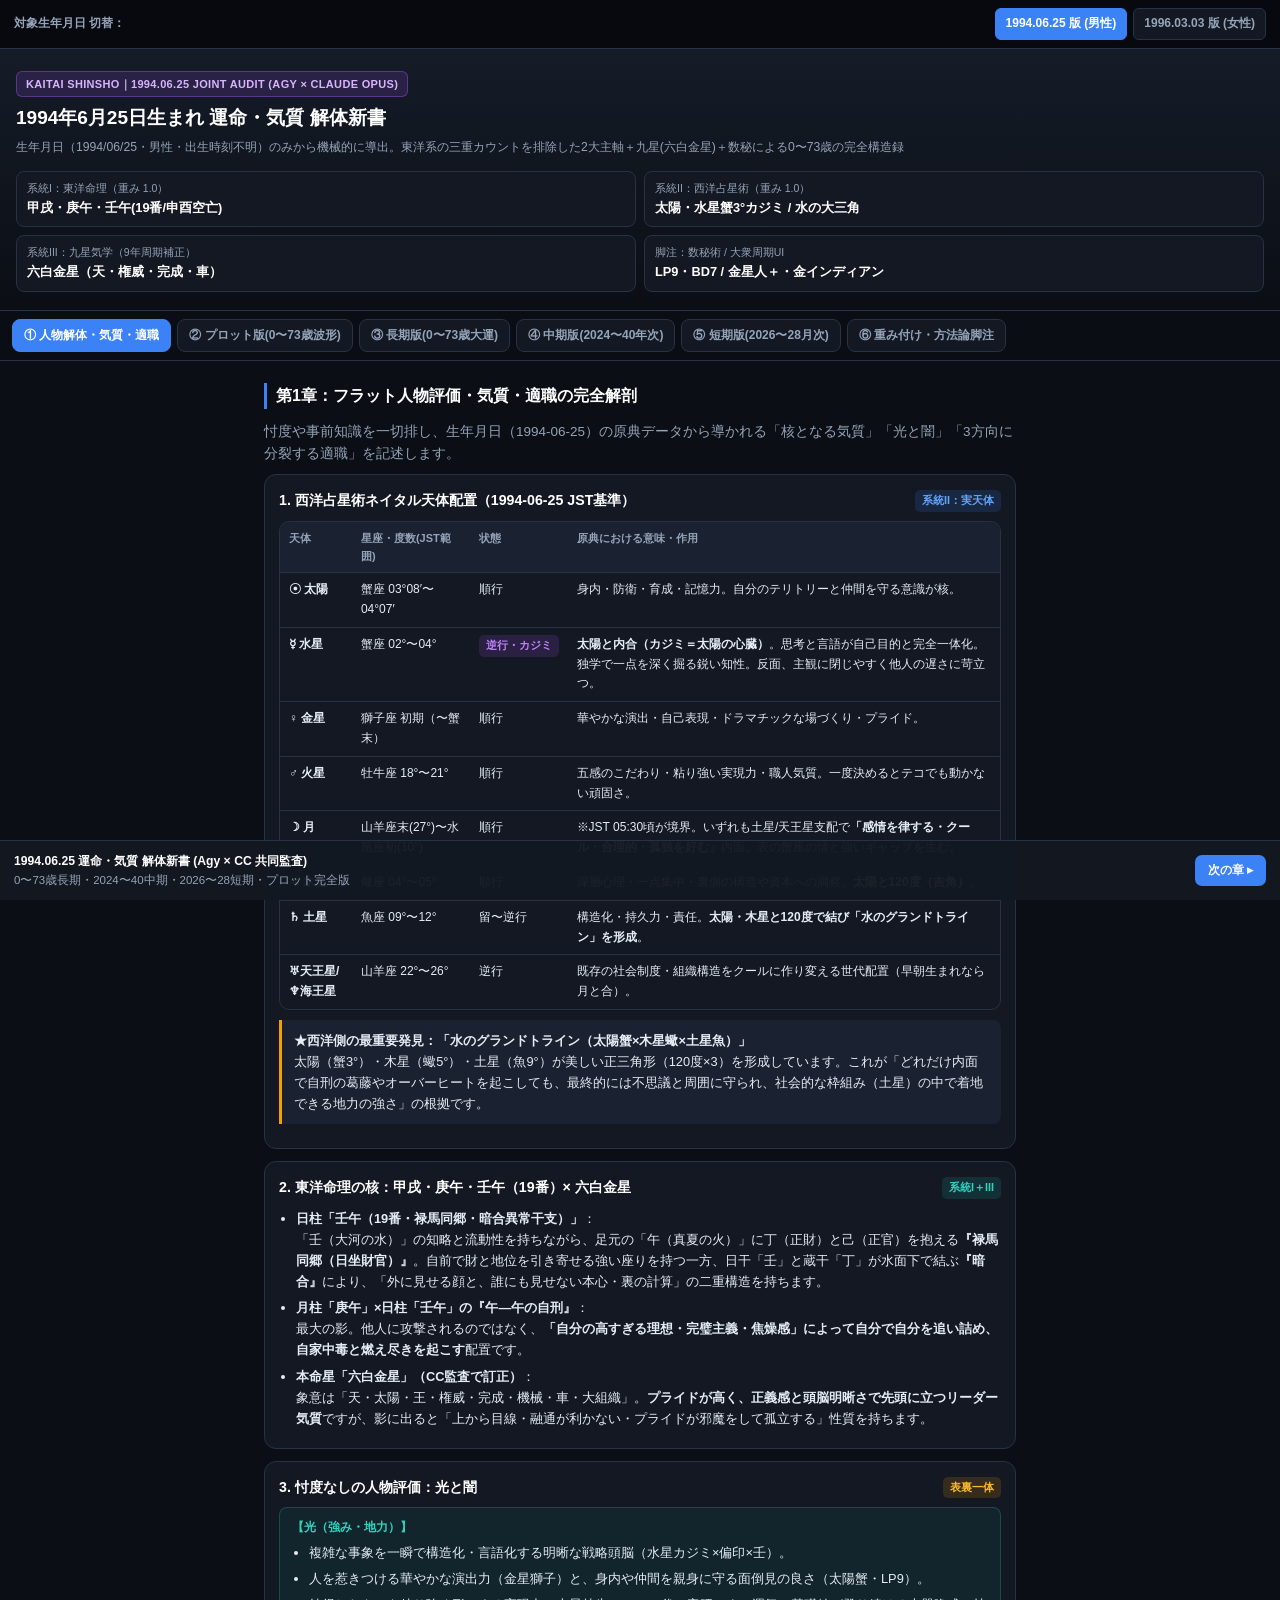
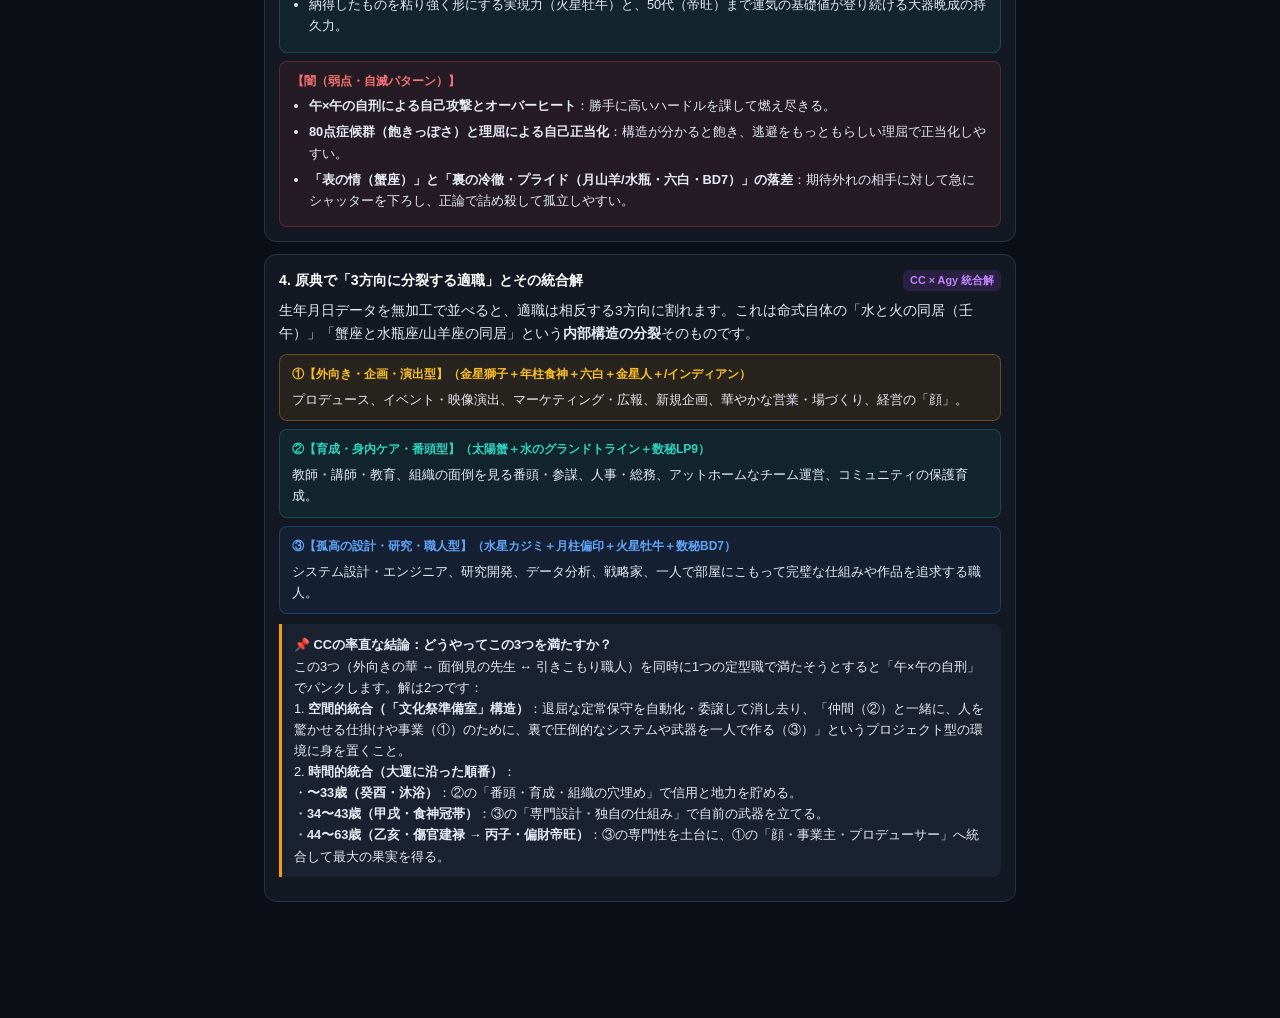
==== commit 31003d41: "Add 1996.03.03 Kaitai Shinsho edition and edition switcher" ====
--- a/index.html
+++ b/index.html
@@ -335,6 +335,14 @@
 </head>
 <body>
 
+  <div style="background:#07090e;border-bottom:1px solid #283246;padding:8px 14px;display:flex;align-items:center;justify-content:space-between;gap:8px;font-size:12px;">
+    <span style="color:#94a3b8;font-weight:700;">対象生年月日 切替：</span>
+    <div style="display:flex;gap:6px;">
+      <a href="index.html" style="text-decoration:none;padding:5px 10px;border-radius:6px;font-weight:700;background:#3b82f6;color:#fff;border:1px solid #3b82f6;">1994.06.25 版 (男性)</a>
+      <a href="19960303.html" style="text-decoration:none;padding:5px 10px;border-radius:6px;font-weight:700;color:#94a3b8;border:1px solid #283246;background:#131822;">1996.03.03 版 (女性)</a>
+    </div>
+  </div>
+
   <header class="hero">
     <div class="hero-badge">KAITAI SHINSHO｜1994.06.25 JOINT AUDIT (AGY × CLAUDE OPUS)</div>
     <h1>1994年6月25日生まれ 運命・気質 解体新書</h1>
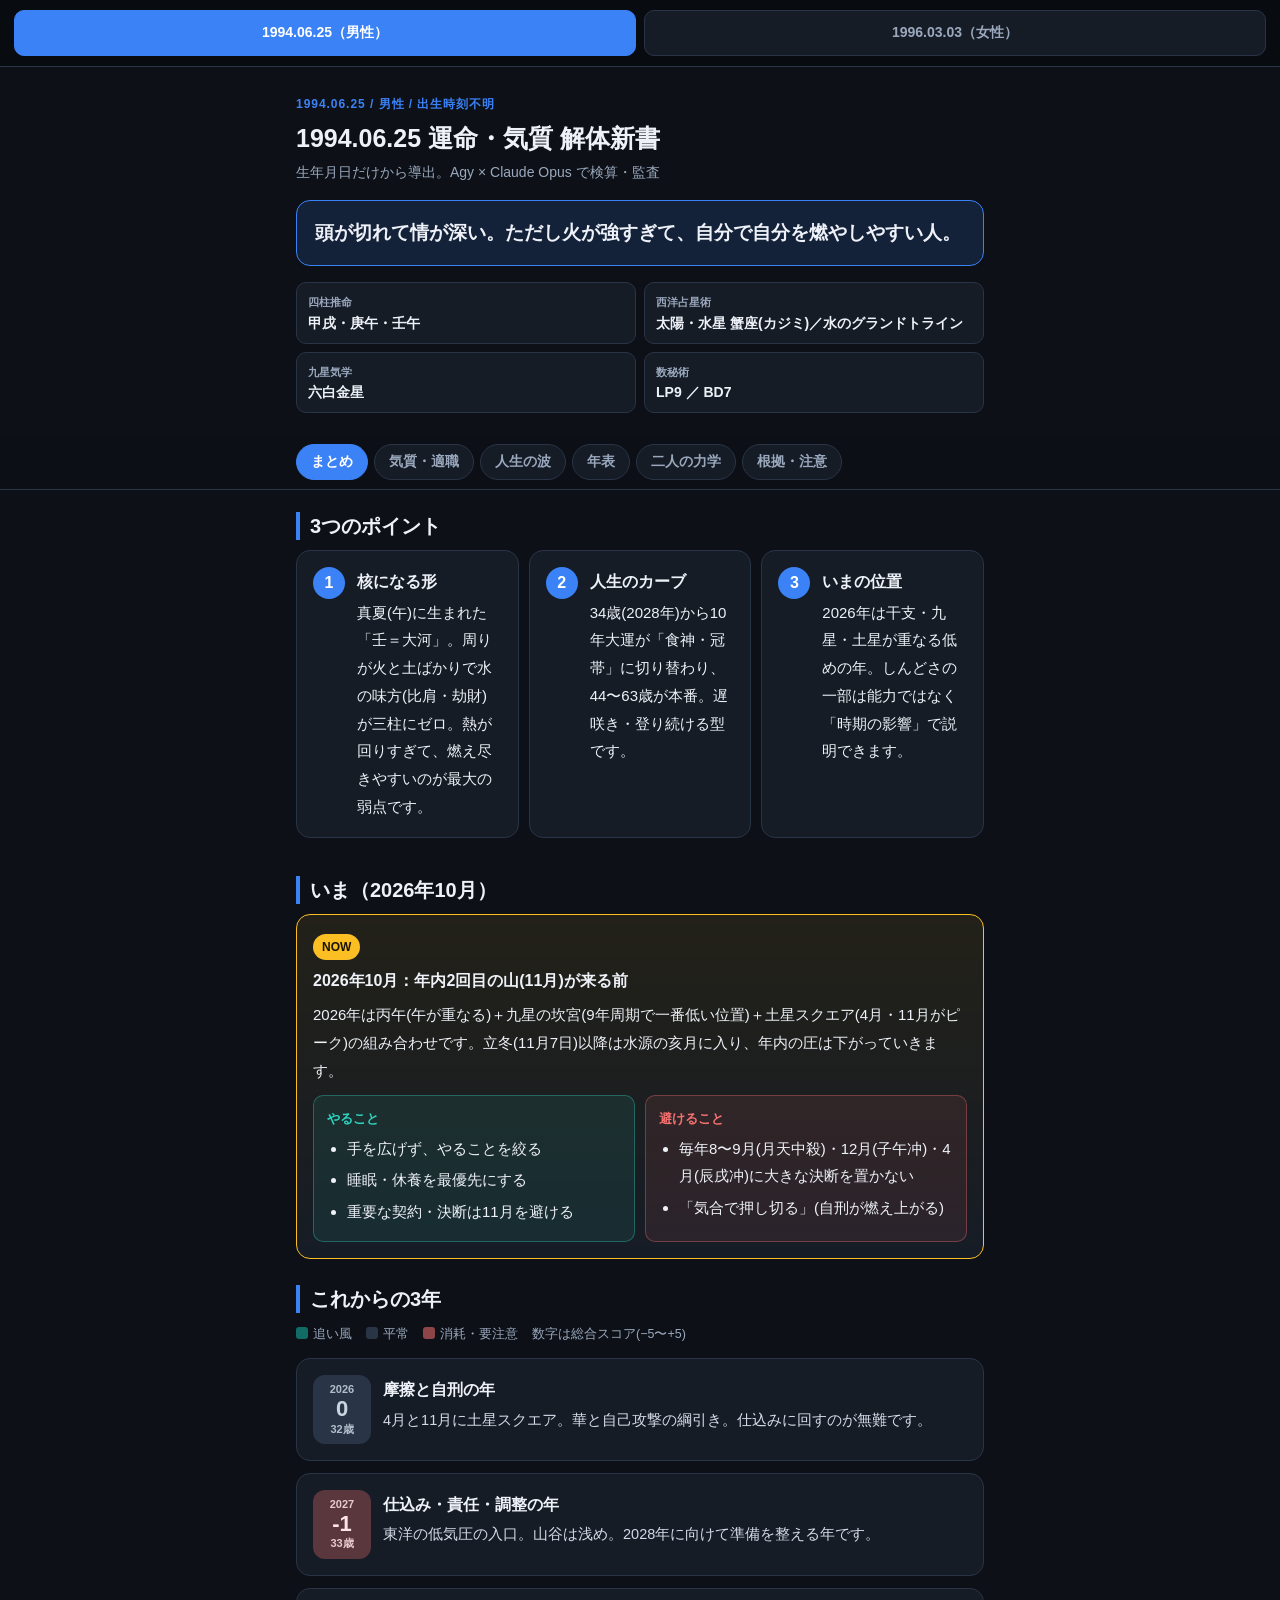
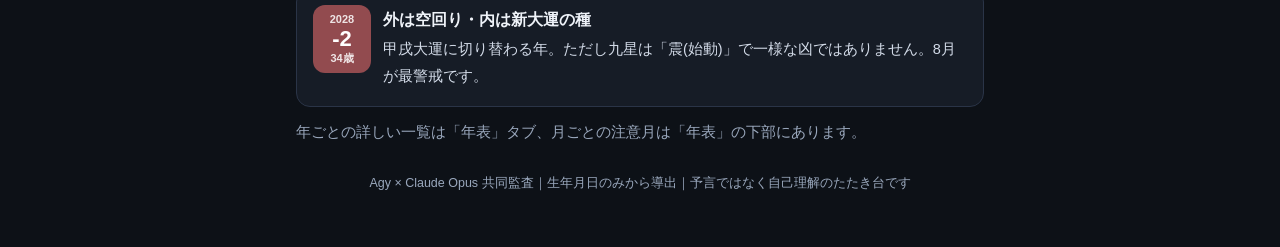
==== commit 441dd74d: "Redesign both editions: summary-first, plain language, shared renderer" ====
--- a/index.html
+++ b/index.html
@@ -1,1377 +1,15 @@
 <!DOCTYPE html>
 <html lang="ja">
 <head>
-  <meta charset="UTF-8" />
-  <meta name="viewport" content="width=device-width, initial-scale=1.0, maximum-scale=1.0, user-scalable=no" />
-  <meta name="robots" content="noindex, nofollow" />
-  <title>1994.06.25 運命・気質 解体新書 (Agy × Claude Opus 共同監査・完全版)</title>
-  <style>
-    :root {
-      --bg: #0b0e14;
-      --bg-card: #131822;
-      --bg-card-alt: #1a2130;
-      --border: #283246;
-      --text: #e6ecf5;
-      --text-muted: #94a3b8;
-      --blue: #3b82f6;
-      --blue-soft: rgba(59, 130, 246, 0.15);
-      --teal: #14b8a6;
-      --teal-soft: rgba(20, 184, 166, 0.15);
-      --amber: #f59e0b;
-      --amber-soft: rgba(245, 158, 11, 0.15);
-      --red: #ef4444;
-      --red-soft: rgba(239, 68, 68, 0.15);
-      --violet: #a855f7;
-      --violet-soft: rgba(168, 85, 247, 0.15);
-    }
-
-    * {
-      box-sizing: border-box;
-      -webkit-tap-highlight-color: transparent;
-    }
-
-    body {
-      margin: 0;
-      padding: 0 0 88px 0;
-      background-color: var(--bg);
-      color: var(--text);
-      font-family: -apple-system, BlinkMacSystemFont, "Hiragino Sans", "Noto Sans JP", "Yu Gothic UI", sans-serif;
-      line-height: 1.65;
-      font-size: 14px;
-    }
-
-    .hero {
-      background: linear-gradient(180deg, #151c28 0%, #0b0e14 100%);
-      padding: 22px 16px 18px;
-      border-bottom: 1px solid var(--border);
-    }
-
-    .hero-badge {
-      display: inline-block;
-      background: var(--violet-soft);
-      color: #d8b4fe;
-      border: 1px solid rgba(168, 85, 247, 0.4);
-      font-size: 11px;
-      font-weight: 700;
-      padding: 3px 9px;
-      border-radius: 6px;
-      margin-bottom: 8px;
-      letter-spacing: 0.03em;
-    }
-
-    .hero h1 {
-      margin: 0 0 6px 0;
-      font-size: 19px;
-      line-height: 1.35;
-      font-weight: 800;
-      color: #fff;
-    }
-
-    .hero-sub {
-      margin: 0;
-      color: var(--text-muted);
-      font-size: 12.2px;
-    }
-
-    .spec-grid {
-      display: grid;
-      grid-template-columns: repeat(2, 1fr);
-      gap: 8px;
-      margin-top: 14px;
-    }
-
-    .spec-item {
-      background: var(--bg-card);
-      border: 1px solid var(--border);
-      border-radius: 8px;
-      padding: 8px 10px;
-    }
-
-    .spec-label {
-      font-size: 10.5px;
-      color: var(--text-muted);
-      display: block;
-    }
-
-    .spec-val {
-      font-size: 12.8px;
-      font-weight: 700;
-      color: #fff;
-    }
-
-    .nav-tabs {
-      position: sticky;
-      top: 0;
-      z-index: 50;
-      display: flex;
-      overflow-x: auto;
-      background: rgba(11, 14, 20, 0.95);
-      backdrop-filter: blur(8px);
-      border-bottom: 1px solid var(--border);
-      padding: 8px 12px;
-      gap: 6px;
-      scrollbar-width: none;
-    }
-    .nav-tabs::-webkit-scrollbar { display: none; }
-
-    .tab-btn {
-      flex: 0 0 auto;
-      background: var(--bg-card);
-      color: var(--text-muted);
-      border: 1px solid var(--border);
-      border-radius: 8px;
-      padding: 7px 11px;
-      font-size: 12px;
-      font-weight: 700;
-      cursor: pointer;
-    }
-
-    .tab-btn.active {
-      background: var(--blue);
-      color: #fff;
-      border-color: var(--blue);
-    }
-
-    .container {
-      max-width: 780px;
-      margin: 0 auto;
-      padding: 16px 14px;
-    }
-
-    .tab-section { display: none; }
-    .tab-section.active { display: block; }
-
-    .section-title {
-      font-size: 16px;
-      font-weight: 800;
-      margin: 6px 0 12px;
-      color: #fff;
-      border-left: 3px solid var(--blue);
-      padding-left: 9px;
-    }
-
-    .card {
-      background: var(--bg-card);
-      border: 1px solid var(--border);
-      border-radius: 12px;
-      padding: 14px;
-      margin-bottom: 12px;
-    }
-
-    .card-header {
-      display: flex;
-      align-items: center;
-      justify-content: space-between;
-      margin-bottom: 8px;
-      gap: 8px;
-    }
-
-    .card-title {
-      font-size: 14.2px;
-      font-weight: 800;
-      margin: 0;
-      color: #fff;
-    }
-
-    .pill {
-      font-size: 10.8px;
-      font-weight: 700;
-      padding: 2px 7px;
-      border-radius: 5px;
-      white-space: nowrap;
-      display: inline-block;
-    }
-    .pill-blue { background: var(--blue-soft); color: #60a5fa; }
-    .pill-teal { background: var(--teal-soft); color: #2dd4bf; }
-    .pill-amber { background: var(--amber-soft); color: #fbbf24; }
-    .pill-red { background: var(--red-soft); color: #f87171; }
-    .pill-violet { background: var(--violet-soft); color: #c084fc; }
-
-    p { margin: 0 0 9px 0; font-size: 13.5px; }
-    p:last-child { margin-bottom: 0; }
-
-    .pro-con {
-      display: grid;
-      grid-template-columns: 1fr;
-      gap: 8px;
-      margin-top: 8px;
-    }
-
-    .box-pro, .box-con, .box-edge {
-      padding: 10px 12px;
-      border-radius: 8px;
-      font-size: 13px;
-    }
-    .box-pro {
-      background: rgba(20, 184, 166, 0.08);
-      border: 1px solid rgba(20, 184, 166, 0.28);
-    }
-    .box-con {
-      background: rgba(239, 68, 68, 0.08);
-      border: 1px solid rgba(239, 68, 68, 0.28);
-    }
-    .box-edge {
-      background: rgba(245, 158, 11, 0.09);
-      border: 1px solid rgba(245, 158, 11, 0.32);
-    }
-    .box-title {
-      font-weight: 800;
-      font-size: 12px;
-      margin-bottom: 4px;
-      display: block;
-    }
-    .box-pro .box-title { color: #2dd4bf; }
-    .box-con .box-title { color: #f87171; }
-    .box-edge .box-title { color: #fbbf24; }
-
-    ul {
-      margin: 4px 0 0 0;
-      padding-left: 17px;
-    }
-    li {
-      margin-bottom: 5px;
-      font-size: 12.8px;
-    }
-
-    .table-wrap {
-      overflow-x: auto;
-      margin: 8px 0 14px;
-      border: 1px solid var(--border);
-      border-radius: 10px;
-      background: var(--bg-card);
-    }
-    table {
-      width: 100%;
-      border-collapse: collapse;
-      font-size: 12px;
-      min-width: 560px;
-    }
-    th, td {
-      border-bottom: 1px solid var(--border);
-      padding: 7px 9px;
-      text-align: left;
-      vertical-align: top;
-    }
-    th {
-      background: var(--bg-card-alt);
-      color: var(--text-muted);
-      font-weight: 700;
-      font-size: 11px;
-    }
-    tr:last-child td { border-bottom: none; }
-
-    .callout {
-      background: var(--bg-card-alt);
-      border-left: 3px solid var(--amber);
-      padding: 10px 12px;
-      border-radius: 0 8px 8px 0;
-      margin: 10px 0;
-      font-size: 12.8px;
-    }
-
-    .chart-box {
-      background: var(--bg-card);
-      border: 1px solid var(--border);
-      border-radius: 12px;
-      padding: 12px;
-      margin-bottom: 14px;
-      overflow-x: auto;
-    }
-
-    .chart-legend {
-      display: flex;
-      flex-wrap: wrap;
-      gap: 12px;
-      font-size: 11.5px;
-      color: var(--text-muted);
-      margin-bottom: 8px;
-    }
-    .legend-dot {
-      display: inline-block;
-      width: 10px;
-      height: 10px;
-      border-radius: 50%;
-      margin-right: 4px;
-      vertical-align: middle;
-    }
-
-    .score-pos { color: #2dd4bf; font-weight: 800; }
-    .score-neg { color: #f87171; font-weight: 800; }
-    .score-zero { color: #94a3b8; font-weight: 700; }
-
-    .bottom-bar {
-      position: fixed;
-      bottom: 0;
-      left: 0;
-      right: 0;
-      background: rgba(19, 24, 34, 0.96);
-      border-top: 1px solid var(--border);
-      padding: 10px 14px;
-      display: flex;
-      justify-content: space-between;
-      align-items: center;
-      z-index: 60;
-    }
-    .bottom-text {
-      font-size: 11.5px;
-      color: var(--text-muted);
-    }
-    .bottom-text strong {
-      color: #fff;
-      display: block;
-      font-size: 12.2px;
-    }
-    .next-btn {
-      background: var(--blue);
-      color: #fff;
-      border: none;
-      border-radius: 7px;
-      padding: 7px 13px;
-      font-size: 12px;
-      font-weight: 700;
-      cursor: pointer;
-    }
-  </style>
+<meta charset="UTF-8">
+<meta name="viewport" content="width=device-width, initial-scale=1">
+<meta name="robots" content="noindex, nofollow">
+<title>1994.06.25 運命・気質 解体新書</title>
+<link rel="stylesheet" href="style.css">
 </head>
-<body>
-
-  <div style="background:#07090e;border-bottom:1px solid #283246;padding:8px 14px;display:flex;align-items:center;justify-content:space-between;gap:8px;font-size:12px;">
-    <span style="color:#94a3b8;font-weight:700;">対象生年月日 切替：</span>
-    <div style="display:flex;gap:6px;">
-      <a href="index.html" style="text-decoration:none;padding:5px 10px;border-radius:6px;font-weight:700;background:#3b82f6;color:#fff;border:1px solid #3b82f6;">1994.06.25 版 (男性)</a>
-      <a href="19960303.html" style="text-decoration:none;padding:5px 10px;border-radius:6px;font-weight:700;color:#94a3b8;border:1px solid #283246;background:#131822;">1996.03.03 版 (女性)</a>
-    </div>
-  </div>
-
-  <header class="hero">
-    <div class="hero-badge">KAITAI SHINSHO｜1994.06.25 JOINT AUDIT (AGY × CLAUDE OPUS)</div>
-    <h1>1994年6月25日生まれ 運命・気質 解体新書</h1>
-    <p class="hero-sub">生年月日（1994/06/25・男性・出生時刻不明）のみから機械的に導出。東洋系の三重カウントを排除した2大主軸＋九星(六白金星)＋数秘による0〜73歳の完全構造録</p>
-
-    <div class="spec-grid">
-      <div class="spec-item">
-        <span class="spec-label">系統I：東洋命理（重み 1.0）</span>
-        <div class="spec-val">甲戌・庚午・壬午(19番/申酉空亡)</div>
-      </div>
-      <div class="spec-item">
-        <span class="spec-label">系統II：西洋占星術（重み 1.0）</span>
-        <div class="spec-val">太陽・水星蟹3°カジミ / 水の大三角</div>
-      </div>
-      <div class="spec-item">
-        <span class="spec-label">系統III：九星気学（9年周期補正）</span>
-        <div class="spec-val">六白金星（天・権威・完成・車）</div>
-      </div>
-      <div class="spec-item">
-        <span class="spec-label">脚注：数秘術 / 大衆周期UI</span>
-        <div class="spec-val">LP9・BD7 / 金星人＋・金インディアン</div>
-      </div>
-    </div>
-  </header>
-
-  <nav class="nav-tabs">
-    <button class="tab-btn active" onclick="switchTab('tab-1', this)">① 人物解体・気質・適職</button>
-    <button class="tab-btn" onclick="switchTab('tab-2', this)">② プロット版(0〜73歳波形)</button>
-    <button class="tab-btn" onclick="switchTab('tab-3', this)">③ 長期版(0〜73歳大運)</button>
-    <button class="tab-btn" onclick="switchTab('tab-4', this)">④ 中期版(2024〜40年次)</button>
-    <button class="tab-btn" onclick="switchTab('tab-5', this)">⑤ 短期版(2026〜28月次)</button>
-    <button class="tab-btn" onclick="switchTab('tab-6', this)">⑥ 重み付け・方法論脚注</button>
-  </nav>
-
-  <main class="container">
-
-    <!-- ==================== TAB 1: 人物解体・気質・適職 ==================== -->
-    <section id="tab-1" class="tab-section active">
-      <div class="section-title">第1章：フラット人物評価・気質・適職の完全解剖</div>
-      <p style="color:var(--text-muted);">
-        忖度や事前知識を一切排し、生年月日（1994-06-25）の原典データから導かれる「核となる気質」「光と闇」「3方向に分裂する適職」を記述します。
-      </p>
-
-      <!-- 1. 西洋ネイタル天体表 -->
-      <div class="card">
-        <div class="card-header">
-          <h3 class="card-title">1. 西洋占星術ネイタル天体配置（1994-06-25 JST基準）</h3>
-          <span class="pill pill-blue">系統II：実天体</span>
-        </div>
-        <div class="table-wrap" style="margin-bottom:8px;">
-          <table>
-            <thead>
-              <tr>
-                <th>天体</th>
-                <th>星座・度数(JST範囲)</th>
-                <th>状態</th>
-                <th>原典における意味・作用</th>
-              </tr>
-            </thead>
-            <tbody>
-              <tr>
-                <td><strong>☉ 太陽</strong></td>
-                <td>蟹座 03°08′〜04°07′</td>
-                <td>順行</td>
-                <td>身内・防衛・育成・記憶力。自分のテリトリーと仲間を守る意識が核。</td>
-              </tr>
-              <tr>
-                <td><strong>☿ 水星</strong></td>
-                <td>蟹座 02°〜04°</td>
-                <td><span class="pill pill-violet">逆行・カジミ</span></td>
-                <td><strong>太陽と内合（カジミ＝太陽の心臓）</strong>。思考と言語が自己目的と完全一体化。独学で一点を深く掘る鋭い知性。反面、主観に閉じやすく他人の遅さに苛立つ。</td>
-              </tr>
-              <tr>
-                <td><strong>♀ 金星</strong></td>
-                <td>獅子座 初期（〜蟹末）</td>
-                <td>順行</td>
-                <td>華やかな演出・自己表現・ドラマチックな場づくり・プライド。</td>
-              </tr>
-              <tr>
-                <td><strong>♂ 火星</strong></td>
-                <td>牡牛座 18°〜21°</td>
-                <td>順行</td>
-                <td>五感のこだわり・粘り強い実現力・職人気質。一度決めるとテコでも動かない頑固さ。</td>
-              </tr>
-              <tr>
-                <td><strong>☽ 月</strong></td>
-                <td>山羊座末(27°)〜水瓶座初(10°)</td>
-                <td>順行</td>
-                <td>※JST 05:30頃が境界。いずれも土星/天王星支配で<strong>「感情を律する・クール・合理的・孤独を好む」</strong>内面。表の蟹座の情と強いギャップを生む。</td>
-              </tr>
-              <tr>
-                <td><strong>♃ 木星</strong></td>
-                <td>蠍座 04°〜05°</td>
-                <td>順行</td>
-                <td>深層心理・一点集中・裏側の構造や資本への洞察。<strong>太陽と120度（吉角）</strong>。</td>
-              </tr>
-              <tr>
-                <td><strong>♄ 土星</strong></td>
-                <td>魚座 09°〜12°</td>
-                <td>留〜逆行</td>
-                <td>構造化・持久力・責任。<strong>太陽・木星と120度で結び「水のグランドトライン」を形成</strong>。</td>
-              </tr>
-              <tr>
-                <td><strong>♅天王星/♆海王星</strong></td>
-                <td>山羊座 22°〜26°</td>
-                <td>逆行</td>
-                <td>既存の社会制度・組織構造をクールに作り変える世代配置（早朝生まれなら月と合）。</td>
-              </tr>
-            </tbody>
-          </table>
-        </div>
-        <div class="callout">
-          <strong>★西洋側の最重要発見：「水のグランドトライン（太陽蟹×木星蠍×土星魚）」</strong><br>
-          太陽（蟹3°）・木星（蠍5°）・土星（魚9°）が美しい正三角形（120度×3）を形成しています。これが「どれだけ内面で自刑の葛藤やオーバーヒートを起こしても、最終的には不思議と周囲に守られ、社会的な枠組み（土星）の中で着地できる地力の強さ」の根拠です。
-        </div>
-      </div>
-
-      <!-- 2. 東洋命式と気質の核 -->
-      <div class="card">
-        <div class="card-header">
-          <h3 class="card-title">2. 東洋命理の核：甲戌・庚午・壬午（19番）× 六白金星</h3>
-          <span class="pill pill-teal">系統I＋III</span>
-        </div>
-        <ul>
-          <li>
-            <strong>日柱「壬午（19番・禄馬同郷・暗合異常干支）」</strong>：<br>
-            「壬（大河の水）」の知略と流動性を持ちながら、足元の「午（真夏の火）」に丁（正財）と己（正官）を抱える<strong>『禄馬同郷（日坐財官）』</strong>。自前で財と地位を引き寄せる強い座りを持つ一方、日干「壬」と蔵干「丁」が水面下で結ぶ<strong>『暗合』</strong>により、「外に見せる顔と、誰にも見せない本心・裏の計算」の二重構造を持ちます。
-          </li>
-          <li>
-            <strong>月柱「庚午」×日柱「壬午」の『午―午の自刑』</strong>：<br>
-            最大の影。他人に攻撃されるのではなく、<strong>「自分の高すぎる理想・完璧主義・焦燥感」によって自分で自分を追い詰め、自家中毒と燃え尽きを起こす</strong>配置です。
-          </li>
-          <li>
-            <strong>本命星「六白金星」（CC監査で訂正）</strong>：<br>
-            象意は「天・太陽・王・権威・完成・機械・車・大組織」。<strong>プライドが高く、正義感と頭脳明晰さで先頭に立つリーダー気質</strong>ですが、影に出ると「上から目線・融通が利かない・プライドが邪魔をして孤立する」性質を持ちます。
-          </li>
-        </ul>
-      </div>
-
-      <!-- 3. 光と闇の総括 -->
-      <div class="card">
-        <div class="card-header">
-          <h3 class="card-title">3. 忖度なしの人物評価：光と闇</h3>
-          <span class="pill pill-amber">表裏一体</span>
-        </div>
-        <div class="pro-con">
-          <div class="box-pro">
-            <span class="box-title">【光（強み・地力）】</span>
-            <ul>
-              <li>複雑な事象を一瞬で構造化・言語化する明晰な戦略頭脳（水星カジミ×偏印×壬）。</li>
-              <li>人を惹きつける華やかな演出力（金星獅子）と、身内や仲間を親身に守る面倒見の良さ（太陽蟹・LP9）。</li>
-              <li>納得したものを粘り強く形にする実現力（火星牡牛）と、50代（帝旺）まで運気の基礎値が登り続ける大器晩成の持久力。</li>
-            </ul>
-          </div>
-          <div class="box-con">
-            <span class="box-title">【闇（弱点・自滅パターン）】</span>
-            <ul>
-              <li><strong>午×午の自刑による自己攻撃とオーバーヒート</strong>：勝手に高いハードルを課して燃え尽きる。</li>
-              <li><strong>80点症候群（飽きっぽさ）と理屈による自己正当化</strong>：構造が分かると飽き、逃避をもっともらしい理屈で正当化しやすい。</li>
-              <li><strong>「表の情（蟹座）」と「裏の冷徹・プライド（月山羊/水瓶・六白・BD7）」の落差</strong>：期待外れの相手に対して急にシャッターを下ろし、正論で詰め殺して孤立しやすい。</li>
-            </ul>
-          </div>
-        </div>
-      </div>
-
-      <!-- 4. 3方向に分裂する適職と統合解 -->
-      <div class="card">
-        <div class="card-header">
-          <h3 class="card-title">4. 原典で「3方向に分裂する適職」とその統合解</h3>
-          <span class="pill pill-violet">CC × Agy 統合解</span>
-        </div>
-        <p>
-          生年月日データを無加工で並べると、適職は相反する3方向に割れます。これは命式自体の「水と火の同居（壬午）」「蟹座と水瓶座/山羊座の同居」という<strong>内部構造の分裂</strong>そのものです。
-        </p>
-        <div class="pro-con">
-          <div class="box-edge">
-            <span class="box-title">①【外向き・企画・演出型】（金星獅子＋年柱食神＋六白＋金星人＋/インディアン）</span>
-            プロデュース、イベント・映像演出、マーケティング・広報、新規企画、華やかな営業・場づくり、経営の「顔」。
-          </div>
-          <div class="box-pro">
-            <span class="box-title">②【育成・身内ケア・番頭型】（太陽蟹＋水のグランドトライン＋数秘LP9）</span>
-            教師・講師・教育、組織の面倒を見る番頭・参謀、人事・総務、アットホームなチーム運営、コミュニティの保護育成。
-          </div>
-          <div class="box-con" style="background:rgba(59,130,246,0.08); border-color:rgba(59,130,246,0.3);">
-            <span class="box-title" style="color:#60a5fa;">③【孤高の設計・研究・職人型】（水星カジミ＋月柱偏印＋火星牡牛＋数秘BD7）</span>
-            システム設計・エンジニア、研究開発、データ分析、戦略家、一人で部屋にこもって完璧な仕組みや作品を追求する職人。
-          </div>
-        </div>
-        <div class="callout" style="margin-top:10px;">
-          <strong>📌 CCの率直な結論：どうやってこの3つを満たすか？</strong><br>
-          この3つ（外向きの華 ↔ 面倒見の先生 ↔ 引きこもり職人）を同時に1つの定型職で満たそうとすると「午×午の自刑」でパンクします。解は2つです：<br>
-          1. <strong>空間的統合（「文化祭準備室」構造）</strong>：退屈な定常保守を自動化・委譲して消し去り、「仲間（②）と一緒に、人を驚かせる仕掛けや事業（①）のために、裏で圧倒的なシステムや武器を一人で作る（③）」というプロジェクト型の環境に身を置くこと。<br>
-          2. <strong>時間的統合（大運に沿った順番）</strong>：<br>
-          ・<strong>〜33歳（癸酉・沐浴）</strong>：②の「番頭・育成・組織の穴埋め」で信用と地力を貯める。<br>
-          ・<strong>34〜43歳（甲戌・食神冠帯）</strong>：③の「専門設計・独自の仕組み」で自前の武器を立てる。<br>
-          ・<strong>44〜63歳（乙亥・傷官建禄 → 丙子・偏財帝旺）</strong>：③の専門性を土台に、①の「顔・事業主・プロデューサー」へ統合して最大の果実を得る。
-        </div>
-      </div>
-    </section>
-
-    <!-- ==================== TAB 2: プロット版(0〜73歳波形) ==================== -->
-    <section id="tab-2" class="tab-section">
-      <div class="section-title">第2章：ターニングポイント・プロット版（0歳〜73歳 生涯波形）</div>
-      <p style="color:var(--text-muted);">
-        青線が「10年大運の地力ベースライン（0-100）」、オレンジ線が「東洋×西洋の年次イベントを重ねた合成波形」です。<strong>34歳から63歳までベースラインが一貫して右肩上がりに登り続ける典型的な大器晩成カーブ</strong>を描きます。
-      </p>
-
-      <div class="chart-box">
-        <div class="chart-legend">
-          <span><span class="legend-dot" style="background:#3b82f6;"></span>大運ベースライン（地力 0-100）</span>
-          <span><span class="legend-dot" style="background:#f59e0b;"></span>合成スパイク波形（ターニングポイント）</span>
-          <span><span class="legend-dot" style="background:#ef4444;"></span>現在地（32歳 / 2026年）</span>
-        </div>
-        <svg viewBox="0 0 720 310" width="100%" height="auto" style="min-width:540px; display:block;">
-          <!-- Grid lines -->
-          <line x1="45" y1="30" x2="695" y2="30" stroke="#283246" stroke-dasharray="3,3" />
-          <line x1="45" y1="90" x2="695" y2="90" stroke="#283246" stroke-dasharray="3,3" />
-          <line x1="45" y1="150" x2="695" y2="150" stroke="#283246" stroke-dasharray="3,3" />
-          <line x1="45" y1="210" x2="695" y2="210" stroke="#283246" stroke-dasharray="3,3" />
-          <line x1="45" y1="260" x2="695" y2="260" stroke="#283246" />
-
-          <!-- Y-axis labels -->
-          <text x="12" y="34" fill="#94a3b8" font-size="10">100</text>
-          <text x="18" y="94" fill="#94a3b8" font-size="10">75</text>
-          <text x="18" y="154" fill="#94a3b8" font-size="10">50</text>
-          <text x="18" y="214" fill="#94a3b8" font-size="10">25</text>
-
-          <!-- Highlight zone: 34-63 Golden Era -->
-          <rect x="348" y="20" width="268" height="240" fill="rgba(20, 184, 166, 0.06)" />
-          <text x="356" y="42" fill="#2dd4bf" font-size="10" font-weight="bold">★34〜63歳：食神冠帯 → 傷官建禄 → 偏財帝旺（30年上昇期）</text>
-
-          <!-- Baseline Polyline (Taiun Base: 0y=40, 8y=45, 18y=60, 28y=50, 34y=70, 44y=85, 54y=92, 64y=65, 70y=58) -->
-          <!-- X mapping: x = 45 + age * 9.0 -->
-          <!-- Y mapping: y = 260 - score * 2.3 -->
-          <polyline
-            fill="none"
-            stroke="#3b82f6"
-            stroke-width="3"
-            points="45,168 81,156 171,122 261,145 342,145 351,99 432,99 441,64 522,64 531,48 612,48 621,110 675,126"
-          />
-
-          <!-- Composite Spike Polyline -->
-          <polyline
-            fill="none"
-            stroke="#f59e0b"
-            stroke-width="2.2"
-            points="45,168 81,156 175,133 216,120 261,145 310,125 324,110 333,152 342,160 351,115 360,150 369,99 378,90 396,58 414,95 432,53 441,42 459,90 531,38 572,95 621,110 675,133"
-          />
-
-          <!-- Key Turning Point Dots -->
-          <!-- 14y (2008) -->
-          <circle cx="175" cy="133" r="4" fill="#3b82f6" />
-          <!-- 24y (2018) -->
-          <circle cx="261" cy="145" r="4" fill="#f59e0b" />
-          <text x="235" y="165" fill="#94a3b8" font-size="9.5">24歳:癸酉(沐浴)</text>
-
-          <!-- 31y (2025) -->
-          <circle cx="324" cy="110" r="4" fill="#2dd4bf" />
-          <text x="285" y="103" fill="#2dd4bf" font-size="9.5">31歳(2025):小波</text>
-
-          <!-- 32y (2026 Current) -->
-          <circle cx="333" cy="152" r="5.5" fill="#ef4444" stroke="#fff" stroke-width="1.5" />
-          <text x="288" y="182" fill="#f87171" font-size="10" font-weight="bold">★現在32歳(2026)</text>
-
-          <!-- 34y (2028) -->
-          <circle cx="351" cy="115" r="4.5" fill="#60a5fa" />
-          <text x="336" y="88" fill="#60a5fa" font-size="9.5" font-weight="bold">34歳(2028):甲戌冠帯</text>
-
-          <!-- 38-40y (2032-34) -->
-          <circle cx="396" cy="58" r="5" fill="#f59e0b" />
-          <text x="368" y="52" fill="#fbbf24" font-size="9.5" font-weight="bold">38-40歳:三合火局×離宮</text>
-
-          <!-- 43-44y (2037-38) -->
-          <circle cx="441" cy="42" r="5.5" fill="#14b8a6" stroke="#fff" stroke-width="1.2" />
-          <text x="418" y="32" fill="#2dd4bf" font-size="10" font-weight="bold">★★44歳(2038):乙亥建禄</text>
-
-          <!-- 54y (2048) -->
-          <circle cx="531" cy="38" r="5.5" fill="#a855f7" stroke="#fff" stroke-width="1.2" />
-          <text x="505" y="30" fill="#c084fc" font-size="10" font-weight="bold">★54歳(2048):丙子帝旺</text>
-
-          <!-- X-axis labels -->
-          <text x="40" y="280" fill="#94a3b8" font-size="10">0歳(94)</text>
-          <text x="130" y="280" fill="#94a3b8" font-size="10">10歳(04)</text>
-          <text x="220" y="280" fill="#94a3b8" font-size="10">20歳(14)</text>
-          <text x="310" y="280" fill="#94a3b8" font-size="10">30歳(24)</text>
-          <text x="400" y="280" fill="#94a3b8" font-size="10">40歳(34)</text>
-          <text x="490" y="280" fill="#94a3b8" font-size="10">50歳(44)</text>
-          <text x="580" y="280" fill="#94a3b8" font-size="10">60歳(54)</text>
-          <text x="662" y="280" fill="#94a3b8" font-size="10">70歳(64)</text>
-        </svg>
-      </div>
-
-      <!-- 主要ターニングポイント一覧 -->
-      <div class="table-wrap">
-        <table>
-          <thead>
-            <tr>
-              <th>年齢</th>
-              <th>西暦</th>
-              <th>強度</th>
-              <th>極性</th>
-              <th>東洋命理 × 西洋占星術の根拠と意味</th>
-            </tr>
-          </thead>
-          <tbody>
-            <tr>
-              <td><strong>4歳</strong></td>
-              <td>1998</td>
-              <td>40</td>
-              <td><span class="pill pill-blue">○順</span></td>
-              <td>立運開始・辛未（正印・養）。保護と学習の土台。</td>
-            </tr>
-            <tr>
-              <td><strong>14〜15歳</strong></td>
-              <td>2008–09</td>
-              <td>55</td>
-              <td><span class="pill pill-amber">▲転換</span></td>
-              <td>壬申大運（比肩・長生）入り × 土星オポジション。自我の確立と自力の芽生え。</td>
-            </tr>
-            <tr>
-              <td><strong>19〜21歳</strong></td>
-              <td>2013–15</td>
-              <td>58</td>
-              <td><span class="pill pill-blue">○順</span></td>
-              <td>2013癸巳（12年周期ピーク）→ 2014-15土星スクエア。社会に出る初期キャリア形成。</td>
-            </tr>
-            <tr>
-              <td><strong>24歳</strong></td>
-              <td>2018</td>
-              <td>60</td>
-              <td><span class="pill pill-amber">▲転換</span></td>
-              <td><strong>癸酉大運（劫財・沐浴）入り</strong> × 木星リターン（蠍座）。競争・迷走・他人に成果を吸われやすい10年間の始まり。</td>
-            </tr>
-            <tr>
-              <td><strong>29〜30歳</strong></td>
-              <td>2024–25</td>
-              <td>75</td>
-              <td><span class="pill pill-amber">▲再構築</span></td>
-              <td><strong>サターンリターン（うお座土星回帰）</strong> × 2024甲辰（年柱甲戌と辰戌の冲） × 九星「艮→離」。20代のやり方の限界と再構築。</td>
-            </tr>
-            <tr>
-              <td><strong>31〜32歳</strong></td>
-              <td>2025–26</td>
-              <td>70</td>
-              <td><span class="pill pill-red">◎→▲摩擦</span></td>
-              <td>2025かに座木星（太陽・水星合）の好機から一転、<strong>2026丙午（三重の自刑）× おひつじ座土星スクエア × 六白「坎宮（底）」</strong>で既存枠が沸騰・摩耗。</td>
-            </tr>
-            <tr style="background:rgba(239,68,68,0.08);">
-              <td><strong>33〜35歳</strong></td>
-              <td>2027–29</td>
-              <td>72</td>
-              <td><span class="pill pill-red">■要注意</span></td>
-              <td><strong>東洋低気圧帯（申酉天中殺2028-29＝大殺界＝乱気裏運気）</strong>。ただし三重カウントを剥がせば「1信号＋土星スクエア終盤」。九星は2028「震（始動）」→2029「巽（縁）」と上昇するため、破局ではなく<strong>「在職のまま新章の武器を仕込む潜伏・充電期」</strong>。</td>
-            </tr>
-            <tr style="background:rgba(59,130,246,0.1);">
-              <td><strong>34歳</strong></td>
-              <td>2028</td>
-              <td>70</td>
-              <td><span class="pill pill-teal">▲◎昇格</span></td>
-              <td><strong>★甲戌大運（食神・冠帯）開始</strong> × 4月おひつじ座土星スクエア解除 × 六白「震宮（始動）」。天中殺内のため外向けの派手な旗揚げは控え、内側のエンジンを「自前の創造（食神）」へ切り替えるソフトローンチ。</td>
-            </tr>
-            <tr>
-              <td><strong>36〜37歳</strong></td>
-              <td>2030–31</td>
-              <td>72</td>
-              <td><span class="pill pill-teal">◎発進</span></td>
-              <td><strong>2030庚戌（天中殺明け・種子・チャレンジ・木星リターン蠍）→ 2031辛亥（日干壬の建禄地・六白『乾宮』抜擢・数秘PY1）</strong>。外向けの独立・移籍・新体制発進の最適窓。</td>
-            </tr>
-            <tr style="background:rgba(245,158,11,0.13);">
-              <td><strong>38〜41歳</strong></td>
-              <td>2032–35</td>
-              <td><strong>88</strong></td>
-              <td><span class="pill pill-amber">▲◎大変容</span></td>
-              <td><strong>【★中年大覚醒クラスター】</strong>西洋で<strong>土星が太陽に合(2032)＋天王星オポジション(2033-35)＋進行の月が27.3年ぶりに太陽・水星へ帰還(2033)</strong>。東洋で<strong>2032壬子(子午冲)→2034甲寅(寅午戌の三合火局完成＋六白『離宮』頂点)</strong>。キャリアとアイデンティティが劇的にスケールする中心転換点。</td>
-            </tr>
-            <tr style="background:rgba(20,184,166,0.16);">
-              <td><strong>43〜44歳</strong></td>
-              <td>2037–38</td>
-              <td><strong>85</strong></td>
-              <td><span class="pill pill-teal">★★最盛</span></td>
-              <td><strong>【★★職業的最盛期の入口】</strong>2037丁巳（12年周期頂点・かに座木星・丁壬干合）から、<strong>2038年（44歳）に人生最強の『乙亥大運（傷官・建禄）』へ突入</strong>（＋数秘8・六白巽宮）。独立したプロ・事業家としての黄金10年の開幕。</td>
-            </tr>
-            <tr style="background:rgba(168,85,247,0.14);">
-              <td><strong>54歳</strong></td>
-              <td>2048</td>
-              <td><strong>85</strong></td>
-              <td><span class="pill pill-violet">★最大規模</span></td>
-              <td><strong>『丙子大運（偏財・帝旺）』開始</strong>。生涯でエネルギーと動く財・人脈が最大化する頂点（基準値92）。子午の冲を伴うため大勝負と環境激変が同居。</td>
-            </tr>
-            <tr>
-              <td><strong>64〜70歳</strong></td>
-              <td>2058–64</td>
-              <td>65</td>
-              <td><span class="pill pill-blue">○守成</span></td>
-              <td><strong>『丁丑大運（正財・衰）』</strong>（日柱と天地徳合の大運）。拡大から堅実な資産防衛・継承・レガシーへ軟着陸。</td>
-            </tr>
-          </tbody>
-        </table>
-      </div>
-    </section>
-
-    <!-- ==================== TAB 3: 長期版(0〜73歳大運) ==================== -->
-    <section id="tab-3" class="tab-section">
-      <div class="section-title">第3章：長期版タイムテーブル（0歳〜73歳 大運×進行月）</div>
-      <p style="color:var(--text-muted);">
-        四柱推命の10年大運（陽年乾命・順行・4歳立運）と、西洋占星術のセカンダリー・プログレス（進行の月：約27.3年周期）を統合した全生涯の章立てです。
-      </p>
-
-      <div class="table-wrap">
-        <table>
-          <thead>
-            <tr>
-              <th>年齢</th>
-              <th>西暦</th>
-              <th>大運干支</th>
-              <th>十神・十二運</th>
-              <th>地力<br>基準値</th>
-              <th>10年間の構造的テーマと水火バランス</th>
-            </tr>
-          </thead>
-          <tbody>
-            <tr>
-              <td><strong>0〜3歳</strong></td>
-              <td>1994–1997</td>
-              <td>(月柱:庚午)</td>
-              <td>偏印・胎</td>
-              <td>40</td>
-              <td><strong>【感受性の土台】</strong>立運前。鋭い知覚と独特の感性の原体験。</td>
-            </tr>
-            <tr>
-              <td><strong>4〜13歳</strong></td>
-              <td>1998–2007</td>
-              <td><strong>辛未</strong></td>
-              <td>正印・養</td>
-              <td>45</td>
-              <td><strong>【守られ・学ぶ少年期】</strong>午と未が支合し、周囲の保護や教育環境の中で知識を吸収する時期。</td>
-            </tr>
-            <tr>
-              <td><strong>14〜23歳</strong></td>
-              <td>2008–2017</td>
-              <td><strong>壬申</strong></td>
-              <td>比肩・長生</td>
-              <td>60</td>
-              <td><strong>【自我確立・自力の伸長】</strong>日干「壬」に長生（申＝水源）が通り、自分のペースで素直に能力を伸ばせる青年期。ただし「申」は空亡地のため内面の模索も伴う。</td>
-            </tr>
-            <tr style="background:rgba(239,68,68,0.08);">
-              <td><strong>24〜33歳</strong><br>★現在終盤</td>
-              <td>2018–2027</td>
-              <td><strong>癸酉</strong></td>
-              <td><strong style="color:#f87171;">劫財・沐浴</strong></td>
-              <td>50</td>
-              <td><strong>【競争・迷走・他人に成果を吸われる下積み期】</strong><br>「劫財」＝組織や他人の尻拭いにエネルギーと手柄が吸われる。「沐浴」＝試行錯誤で軸が定まらない。能力の割に「鳴かず飛ばず感」が出やすい構造的冬期。</td>
-            </tr>
-            <tr style="background:rgba(59,130,246,0.1);">
-              <td><strong>34〜43歳</strong></td>
-              <td>2028–2037</td>
-              <td><strong>甲戌</strong></td>
-              <td><strong style="color:#60a5fa;">食神・冠帯</strong></td>
-              <td><strong>70</strong></td>
-              <td><strong>【★第1黄金期：創造・自前の武器・社会的な冠】</strong><br>他人の尻拭い（劫財）が終わり、自分の企画・表現・専門システム（食神）で独自のポジション（冠帯）を築く建設期。年柱「甲戌」と伏吟するため、自分の城・基盤・不動産を固めるテーマも強い。</td>
-            </tr>
-            <tr style="background:rgba(20,184,166,0.15);">
-              <td><strong>44〜53歳</strong></td>
-              <td>2038–2047</td>
-              <td><strong>乙亥</strong></td>
-              <td><strong style="color:#2dd4bf;">傷官・建禄</strong></td>
-              <td><strong>85</strong></td>
-              <td><strong>【★★職業的最盛期：最強の水源「亥」と切れ味の極致】</strong><br>真夏の壬水が待ち望んでいた最強の根「亥（建禄）」を得て、命式の巨大な財官（午火）を完全に支配下に置く10年。技術・知財・鋭い表現（傷官）で独立独歩の頂点に立つ。</td>
-            </tr>
-            <tr style="background:rgba(168,85,247,0.13);">
-              <td><strong>54〜63歳</strong></td>
-              <td>2048–2057</td>
-              <td><strong>丙子</strong></td>
-              <td><strong style="color:#c084fc;">偏財・帝旺</strong></td>
-              <td><strong>92</strong></td>
-              <td><strong>【★財・事業・人脈の最大拡大ピーク】</strong><br>十二運が最高潮の「帝旺」に達し、大きな資本や事業（偏財）を動かす全盛期。ただし命式の「午」と大運の「子」が正面衝突（子午の冲）するため、大成功と大胆なスクラップ＆ビルドが同居する。</td>
-            </tr>
-            <tr>
-              <td><strong>64〜73歳</strong></td>
-              <td>2058–2067</td>
-              <td><strong>丁丑</strong></td>
-              <td>正財・衰</td>
-              <td>65</td>
-              <td><strong>【守成・堅実な財・レガシーへの着地】</strong><br>日干「壬」と「丁」が干合する穏やかな結実期。第一線の拡大から退き、築いた資産と仕組みを次世代へ継承する。</td>
-            </tr>
-          </tbody>
-        </table>
-      </div>
-
-      <div class="card">
-        <div class="card-header">
-          <h3 class="card-title">西洋「進行の月（27.3年周期）」との長期シンクロ</h3>
-          <span class="pill pill-violet">内面時計（※時刻未詳のため±1〜2年幅）</span>
-        </div>
-        <ul>
-          <li><strong>27歳前後（2021–22頃）</strong>：進行の月が27.3年で1周して出生位置（山羊末〜水瓶初）へリターン。最初のキャリア観の区切り。</li>
-          <li><strong>31〜35歳（2025–29頃）</strong>：進行の月が「魚座（浄化・手放し）→ 牡羊座（単独での再始動）→ 牡牛座（自分の城と実利の構築）」を通過。まさに大運が「沐浴→冠帯」へ切り替わる時期と一致。</li>
-          <li><strong>38〜41歳（2032–35頃）</strong>：進行の月が<strong>ネイタルの太陽・水星（かに座3°）へ27.3年ぶりに帰還</strong>。中年クラスター（三合火局・土星合）と重なり、人生第2章の核が確定する。</li>
-        </ul>
-      </div>
-    </section>
-
-    <!-- ==================== TAB 4: 中期版(2024〜2040年次) ==================== -->
-    <section id="tab-4" class="tab-section">
-      <div class="section-title">第4章：中期版タイムテーブル（2024年［30歳］〜2040年［46歳］）</div>
-      <p style="color:var(--text-muted);">
-        30歳から46歳までの17年間・1年ごとの詳細マトリクスです。東洋の「天中殺・大殺界・乱気」は同一信号のため1列に統合し、訂正済みの<strong>九星（六白金星）</strong>と<strong>西洋トランジット</strong>を正確に配置しています。
-      </p>
-
-      <div class="table-wrap">
-        <table>
-          <thead>
-            <tr>
-              <th>西暦<br>(年齢)</th>
-              <th>四柱年干支<br>(十神)</th>
-              <th>10年大運<br>(十二運)</th>
-              <th>東洋低気圧UI<br>(天中殺/六星/五星)</th>
-              <th>西洋主要トランジット</th>
-              <th>九星<br>(六白の宮)</th>
-              <th>数秘<br>PY</th>
-              <th>総合<br>スコア</th>
-              <th>年次の構造的読み筋・戦略</th>
-            </tr>
-          </thead>
-          <tbody>
-            <tr>
-              <td><strong>2024</strong><br>(30歳)</td>
-              <td>甲辰<br>(食神)</td>
-              <td>癸酉<br>(沐浴)</td>
-              <td>平<br>(再会/チャレンジ)</td>
-              <td>土星リターン開始(魚)<br>※年柱と辰戌の冲</td>
-              <td>艮宮<br>(変化/転機)</td>
-              <td>3</td>
-              <td><span class="score-neg">−1</span></td>
-              <td><strong>【土台の揺れと再構築】</strong>辰戌の冲と土星回帰により、20代の延長線に疑問が生じる転機。</td>
-            </tr>
-            <tr>
-              <td><strong>2025</strong><br>(31歳)</td>
-              <td>乙巳<br>(傷官)</td>
-              <td>癸酉<br>(沐浴)</td>
-              <td><span class="pill pill-teal">好調頂点</span><br>(財成/開運)</td>
-              <td><strong>木星が太陽・水星に合</strong><br>土星リターン終盤</td>
-              <td><span class="pill pill-teal">離宮</span><br>(評価/頂点)</td>
-              <td>4<br>(22)</td>
-              <td><span class="score-pos">+2</span></td>
-              <td><strong>【好機・評価・地固め】</strong>12年周期と九星離宮で評価が上がるが、大運が沐浴・数秘4のため「大爆発」ではなく枠組み作りの年。</td>
-            </tr>
-            <tr style="background:rgba(239,68,68,0.08);">
-              <td><strong>2026</strong><br>(32歳)<br>★現在</td>
-              <td><strong>丙午</strong><br>(偏財)</td>
-              <td>癸酉<br>(沐浴)</td>
-              <td>平〜減速<br>(安定/ブレーキ)</td>
-              <td><strong>土星牡羊→太陽スクエア</strong><br>後半:木星獅子(金星合)</td>
-              <td><span class="pill pill-red">坎宮</span><br><strong>(9年の底/厄)</strong></td>
-              <td>5</td>
-              <td><span class="score-zero">0</span></td>
-              <td><strong>【摩擦・三重自刑・坎宮の底】</strong>なぜ今年苦しかったかの真因。四柱の「午×午×午の三重自刑」＋西洋の「10室土星スクエア」＋六白金星の「坎宮（9年で一番冷える底）」が同時直撃。</td>
-            </tr>
-            <tr>
-              <td><strong>2027</strong><br>(33歳)</td>
-              <td><span class="pill pill-teal">丁未</span><br><strong>(正財/天地徳合)</strong></td>
-              <td>癸酉<br>(沐浴最終)</td>
-              <td><span class="pill pill-amber">低気圧入口</span><br>(陰影/乱気)</td>
-              <td>土星牡羊滞在(後半逆行)<br>7月〜木星乙女(実務)</td>
-              <td>坤宮<br>(地固め/準備)</td>
-              <td>6</td>
-              <td><span class="score-neg">−1</span></td>
-              <td><strong>【契約結実×地固め】</strong>日柱と「天地徳合」で実利や役割の結びつきは強いが、九星は坤宮（地道な育成・土台）、12年周期は乱気。焦って暴れず実利とポジションを固める年。</td>
-            </tr>
-            <tr style="background:rgba(59,130,246,0.1);">
-              <td><strong>2028</strong><br>(34歳)<br>★大運転換</td>
-              <td>戊申<br>(偏官)</td>
-              <td><span class="pill pill-teal">★甲戌</span><br><strong>(食神・冠帯)</strong></td>
-              <td><span class="pill pill-red">最注意</span><br>(申天中殺/停止/裏)</td>
-              <td><strong>4月:土星スクエア解除</strong><br>おうし座土星(60度吉角)</td>
-              <td><span class="pill pill-teal">★震宮</span><br><strong>(始動/夜明け)</strong></td>
-              <td>7</td>
-              <td><span class="score-neg">−2</span><br>〜0</td>
-              <td><strong>【外は我慢・内は新章の種まき】</strong>申年天中殺のため表の転職・独立はNGだが、<strong>大運が「食神・冠帯」へ昇格し、土星重圧が抜け、九星は「震宮（始動）」</strong>に入る。春のゲート判定と水面下の武器完成に最適。</td>
-            </tr>
-            <tr>
-              <td><strong>2029</strong><br>(35歳)</td>
-              <td>己酉<br>(正官)</td>
-              <td><span class="pill pill-teal">甲戌</span><br>(食神・冠帯)</td>
-              <td><span class="pill pill-amber">注意</span><br>(酉天中殺/減退/整理)</td>
-              <td>おうし座土星安定</td>
-              <td><span class="pill pill-teal">★巽宮</span><br><strong>(信用/ご縁完成)</strong></td>
-              <td><strong>8</strong></td>
-              <td><span class="score-neg">−1</span><br>〜+1</td>
-              <td><strong>【在職での収穫と潜伏完了】</strong>酉年天中殺だが、大運「冠帯」×九星「巽宮（信用）」×数秘「8（達成）」が重なる。外への飛び出しは翌春まで待ち、社内外の信用と実績数字をここで固め切る。</td>
-            </tr>
-            <tr style="background:rgba(20,184,166,0.1);">
-              <td><strong>2030</strong><br>(36歳)<br>★天中殺明</td>
-              <td>庚戌<br>(偏印)</td>
-              <td><span class="pill pill-teal">甲戌</span><br>(食神・冠帯)</td>
-              <td><span class="pill pill-teal">★明け発進</span><br>(種子/チャレンジ)</td>
-              <td><strong>木星リターン(蠍座)</strong><br>※午戌の半三合火局</td>
-              <td>中宮<br>(総括/王座)</td>
-              <td>9</td>
-              <td><span class="score-pos">+1</span></td>
-              <td><strong>【天中殺明け・新章の旗揚げ】</strong>東洋の低気圧帯を完全に抜け、木星リターンと重なる再出発の年。九星が中宮のため、強引な拡大より「新しい自分の看板・基礎の確立」として発進する。</td>
-            </tr>
-            <tr>
-              <td><strong>2031</strong><br>(37歳)</td>
-              <td>辛亥<br>(正印)</td>
-              <td><span class="pill pill-teal">甲戌</span><br>(食神・冠帯)</td>
-              <td>平<br>(緑生/チャレンジ)</td>
-              <td>※亥＝日干壬の建禄地</td>
-              <td><span class="pill pill-teal">★乾宮</span><br><strong>(上昇/大抜擢)</strong></td>
-              <td><strong>1</strong></td>
-              <td><span class="score-pos">+2</span></td>
-              <td><strong>【上昇気流と新9年周期】</strong>日干に強い水源（亥）が通り、六白金星が本座「乾宮（引き立て・格上げ）」に入り、数秘も「1」で大きく飛躍する好調年。</td>
-            </tr>
-            <tr>
-              <td><strong>2032</strong><br>(38歳)</td>
-              <td>壬子<br>(比肩)</td>
-              <td><span class="pill pill-teal">甲戌</span><br>(食神・冠帯)</td>
-              <td>平<br>(立花/幸運)</td>
-              <td><strong>土星が太陽に合(蟹座)</strong><br>※子午の冲</td>
-              <td><span class="pill pill-teal">兌宮</span><br>(実り/金運)</td>
-              <td>2</td>
-              <td><span class="score-pos">+1</span></td>
-              <td><strong>【中年クラスター入口】</strong>強い自我と金運の実り（兌宮）。土星が太陽に重なり子午の冲が起きるため、大きな決着や拠点・立場の再編を伴う。</td>
-            </tr>
-            <tr>
-              <td><strong>2033</strong><br>(39歳)</td>
-              <td>癸丑<br>(劫財)</td>
-              <td><span class="pill pill-teal">甲戌</span><br>(食神・冠帯)</td>
-              <td>小休止<br>(健弱/準備)</td>
-              <td><strong>天王星オポジション</strong><br><strong>進行月が太陽へ帰還</strong></td>
-              <td>艮宮<br>(転機/変革)</td>
-              <td>3</td>
-              <td><span class="score-zero">0</span></td>
-              <td><strong>【内面の27年周期リセット】</strong>進行の月が出生の太陽・水星に重なり、次の27年間のテーマが立ち上がる覚醒期。</td>
-            </tr>
-            <tr style="background:rgba(245,158,11,0.14);">
-              <td><strong>2034</strong><br>(40歳)<br>★大燃焼</td>
-              <td><strong>甲寅</strong><br>(食神)</td>
-              <td><span class="pill pill-teal">甲戌</span><br>(食神・冠帯)</td>
-              <td>好調<br>(達成/開運)</td>
-              <td><strong>★寅午戌の三合火局完成</strong><br>天王星opp・海王星sq</td>
-              <td><span class="pill pill-teal">★★離宮</span><br><strong>(頂点/名誉)</strong></td>
-              <td>4</td>
-              <td><span class="score-pos">+2</span></td>
-              <td><strong>【★40歳の大燃焼と名誉の頂点】</strong>年柱(戌)・月日(午)に2034年の「寅」が揃い、巨大な『三合火局（財と創造の塊）』が完成。九星も「離宮（頂点）」で社会的評価が爆発する（過熱・消耗には注意）。</td>
-            </tr>
-            <tr>
-              <td><strong>2035</strong><br>(41歳)</td>
-              <td>乙卯<br>(傷官)</td>
-              <td><span class="pill pill-teal">甲戌</span><br>(食神・冠帯)</td>
-              <td>中休止<br>(乱気/ブレーキ)</td>
-              <td>天王星opp余波</td>
-              <td><span class="pill pill-red">坎宮</span><br>(休養/充電)</td>
-              <td>5</td>
-              <td><span class="score-zero">0</span></td>
-              <td><strong>【40歳の大燃焼後のクールダウン】</strong>九星が坎宮に入るため、40歳で広げた風呂敷を整え体調をケアする年。</td>
-            </tr>
-            <tr>
-              <td><strong>2036</strong><br>(42歳)</td>
-              <td>丙辰<br>(偏財)</td>
-              <td><span class="pill pill-teal">甲戌</span><br>(冠帯完成)</td>
-              <td>好調<br>(再会/健康管理)</td>
-              <td>※辰戌の冲（基盤拡大）</td>
-              <td>坤宮<br>(地固め)</td>
-              <td>6</td>
-              <td><span class="score-pos">+1</span></td>
-              <td><strong>【最盛期前の基盤再編】</strong>大きな財（偏財）が動き、44歳からの建禄期に向けた組織・基盤の組み替えが行われる。</td>
-            </tr>
-            <tr style="background:rgba(20,184,166,0.14);">
-              <td><strong>2037</strong><br>(43歳)<br>★頂点1</td>
-              <td><span class="pill pill-teal">★★丁巳</span><br><strong>(正財/丁壬干合)</strong></td>
-              <td><span class="pill pill-teal">甲戌→乙亥</span><br>(大運切替前夜)</td>
-              <td><span class="pill pill-teal">★★12年頂点</span><br>(財成/開運)</td>
-              <td><strong>★★木星が太陽・水星に合</strong><br>(12年に1度の蟹座木星)</td>
-              <td><span class="pill pill-teal">★震宮</span><br>(始動/躍進)</td>
-              <td>7</td>
-              <td><span class="score-pos">+2</span></td>
-              <td><strong>【★★大運完成×12年頂点×丁壬干合】</strong>2025年と違い、冠帯大運の完成期に迎える「蟹座木星・開運・財成・正財干合・震宮」の完全一致年。</td>
-            </tr>
-            <tr style="background:rgba(20,184,166,0.22);">
-              <td><strong>2038</strong><br>(44歳)<br>★★最盛入口</td>
-              <td>戊午<br>(偏官)</td>
-              <td><span class="pill pill-teal">★★乙亥</span><br><strong>(傷官・建禄)</strong></td>
-              <td>好調<br>(安定/ブレーキ)</td>
-              <td>第2室木星(金運拡大)<br>おとめ座土星60度吉角</td>
-              <td><span class="pill pill-teal">★★巽宮</span><br><strong>(信用/大成)</strong></td>
-              <td><strong>8</strong></td>
-              <td><span class="score-pos">+3</span></td>
-              <td><strong>【★★職業的最盛10年（乙亥・建禄）の開幕】</strong>日干「壬」に最強の根「亥（建禄）」が通り、同時に九星「巽宮（信用大成）」と数秘「8（最大達成）」が重なる人生最大のピーク入口。</td>
-            </tr>
-            <tr>
-              <td><strong>2039</strong><br>(45歳)</td>
-              <td>己未<br>(正官)</td>
-              <td><span class="pill pill-teal">乙亥</span><br>(傷官・建禄)</td>
-              <td>低気圧入口<br>(陰影/乱気)</td>
-              <td>※午未の支合</td>
-              <td>中宮<br>(王座/総括)</td>
-              <td>9</td>
-              <td><span class="score-pos">+1</span></td>
-              <td><strong>【建禄期の上での地固め】</strong>大運が最強の「建禄」にあるため、12年周期の波に揺さぶられず盤石な地位を固める年。</td>
-            </tr>
-            <tr>
-              <td><strong>2040</strong><br>(46歳)</td>
-              <td>庚申<br>(偏印)</td>
-              <td><span class="pill pill-teal">乙亥</span><br>(傷官・建禄)</td>
-              <td>天中殺①<br>(停止/裏運気)</td>
-              <td>冥王星スクエア(深化)</td>
-              <td><span class="pill pill-teal">乾宮</span><br>(格上げ)</td>
-              <td>1</td>
-              <td><span class="score-pos">+1</span></td>
-              <td><strong>【深い変容と新領域への展開】</strong>建禄と乾宮に支えられ、専門領域をさらに次の次元へアップデートする年。</td>
-            </tr>
-          </tbody>
-        </table>
-      </div>
-    </section>
-
-    <!-- ==================== TAB 5: 短期版(2026〜2028月次) ==================== -->
-    <section id="tab-5" class="tab-section">
-      <div class="section-title">第5章：短期版タイムテーブル（2026〜2028年 月次バイオリズム）</div>
-      <p style="color:var(--text-muted);">
-        直近3年間（32〜34歳）の節月干支（五虎遁）と命式トリガー、西洋トランジットの月別一覧です。<br>
-        <strong>【恒常ルール】毎年「6月(午月)=自刑増幅」「8〜9月(申酉月)=月天中殺」「4月(辰月)=辰戌冲」「12月(子月)=子午冲」</strong>となります。重要な契約・人事・独立の実行は<strong>8〜9月・4月・12月を外し、5月・7月・10〜11月を選ぶ</strong>のが定石です。
-      </p>
-
-      <!-- 2026年 -->
-      <div class="card">
-        <div class="card-header">
-          <h3 class="card-title">2026年（32歳・丙午年・癸酉大運／六白：坎宮）</h3>
-          <span class="pill pill-red">4月・8-9月・11月が圧の山</span>
-        </div>
-        <div class="table-wrap" style="margin-bottom:0;">
-          <table>
-            <thead>
-              <tr>
-                <th>月</th>
-                <th>節月干支</th>
-                <th>東洋トリガー / 月運</th>
-                <th>西洋トランジット</th>
-                <th>月スコア ＆ 実践指針</th>
-              </tr>
-            </thead>
-            <tbody>
-              <tr>
-                <td><strong>2〜3月</strong></td>
-                <td>庚寅 / 辛卯</td>
-                <td>寅午戌三合火局(2月)</td>
-                <td>2/14 土星が牡羊座(第10室)入り</td>
-                <td><span class="score-pos">+1 → 0</span>：年初の勢いから徐々に役職・責任の重圧が始まる。</td>
-              </tr>
-              <tr style="background:rgba(239,68,68,0.08);">
-                <td><strong>4月</strong></td>
-                <td>壬辰</td>
-                <td><strong>辰戌の冲</strong>（基盤の揺れ）</td>
-                <td><strong>★土星×太陽スクエア 山①</strong></td>
-                <td><span class="score-neg">−3</span>：<strong>第1の圧ピーク</strong>。キャリア・組織の枠組みで強い摩擦。</td>
-              </tr>
-              <tr>
-                <td><strong>5〜6月</strong></td>
-                <td>癸巳 / 甲午</td>
-                <td><strong>6月:午×午×午×午の自刑</strong></td>
-                <td>かに座木星の最終恩恵</td>
-                <td><span class="score-pos">+1 → 0</span>：6月は華やかさと自家中毒（イライラ）の綱引き。</td>
-              </tr>
-              <tr>
-                <td><strong>7月</strong></td>
-                <td>乙未</td>
-                <td>午未の支合（六星は陰影）</td>
-                <td>6/30 木星が獅子座(第2室)へ</td>
-                <td><span class="score-pos">+1〜0</span>：夏の天中殺月に入る前の調整窓。</td>
-              </tr>
-              <tr style="background:rgba(239,68,68,0.08);">
-                <td><strong>8〜9月</strong></td>
-                <td>丙申 / 丁酉</td>
-                <td><strong>★月天中殺①②（停止・減退・裏運気）</strong></td>
-                <td>真夏の火気ピーク後の消耗</td>
-                <td><span class="score-neg">−2</span>：人間関係の膿・体調低下が出やすい底。退避行動が正解。</td>
-              </tr>
-              <tr style="background:rgba(59,130,246,0.12);">
-                <td><strong>10月</strong><br>★現在</td>
-                <td>戊戌</td>
-                <td><strong>月天中殺明け（種子・解放）</strong><br>※年柱と戌の伏吟</td>
-                <td>金星逆行開始（見直し）</td>
-                <td><span class="score-zero">0〜+1</span>：<strong>夏のトンネル脱出</strong>。新しい仕組み・自分の城の再設計に最適。</td>
-              </tr>
-              <tr style="background:rgba(239,68,68,0.08);">
-                <td><strong>11月</strong></td>
-                <td>己亥</td>
-                <td>亥＝日干壬の根（頭は冴える）<br>六星：緑生</td>
-                <td><strong>★土星×太陽スクエア 山②</strong><br>(逆行で3°へ再接近)</td>
-                <td><span class="score-neg">−3</span>（外圧）/<span class="score-pos">+1</span>（知性）：<strong>年内第2の土星圧ピーク</strong>。組織上のプレッシャーや面倒な要求が再燃しやすいが、正面衝突せず仕組みで受け流すこと。</td>
-              </tr>
-              <tr>
-                <td><strong>12月</strong></td>
-                <td>庚子</td>
-                <td><strong>子午の冲</strong>（多忙・環境変化）<br>六星：立花</td>
-                <td><strong>★獅子座木星が金星に合</strong></td>
-                <td><span class="score-pos">+1</span>：年末の慌ただしさ（冲）はあるが、自分の作ったもの・華やかな演出が評価される明点。</td>
-              </tr>
-            </tbody>
-          </table>
-        </div>
-      </div>
-
-      <!-- 2027年 -->
-      <div class="card">
-        <div class="card-header">
-          <h3 class="card-title">2027年（33歳・丁未年＝天地徳合・癸酉大運最終年／六白：坤宮）</h3>
-          <span class="pill pill-amber">実利と抜擢の仕込み年</span>
-        </div>
-        <div class="table-wrap" style="margin-bottom:0;">
-          <table>
-            <thead>
-              <tr>
-                <th>月</th>
-                <th>節月干支</th>
-                <th>東洋トリガー / 月運</th>
-                <th>西洋トランジット</th>
-                <th>月スコア ＆ 実践指針</th>
-              </tr>
-            </thead>
-            <tbody>
-              <tr>
-                <td><strong>1〜3月</strong></td>
-                <td>辛丑 / 壬寅 / 癸卯</td>
-                <td>1月丑午害 → 2月寅午戌合</td>
-                <td>土星が太陽スクエア圏(3°)から離脱へ</td>
-                <td><span class="score-zero">0</span>：2026年ほどの激しい土星圧は抜け、冷静に足場を固められる。</td>
-              </tr>
-              <tr>
-                <td><strong>4月</strong></td>
-                <td>甲辰</td>
-                <td><strong>辰戌の冲</strong>（年度初めの再編）</td>
-                <td>木星獅子座順行</td>
-                <td><span class="score-neg">−2</span>：期初の組織変更や人事の揺れ。感情的に反応しないこと。</td>
-              </tr>
-              <tr>
-                <td><strong>5〜7月</strong></td>
-                <td>乙巳 / 丙午 / 丁未</td>
-                <td>6月:午自刑 / 7月:丁未（年と伏吟・天地徳合強調）</td>
-                <td>7月 木星が乙女座(第3室)へ</td>
-                <td><span class="score-zero">0〜+1</span>：5月・7月は天地徳合の「契約・合意・実利」をまとめる好機。</td>
-              </tr>
-              <tr style="background:rgba(239,68,68,0.08);">
-                <td><strong>8〜9月</strong></td>
-                <td>戊申 / 己酉</td>
-                <td><strong>★月天中殺①②（停止・減退）</strong></td>
-                <td>—</td>
-                <td><span class="score-neg">−2</span>：毎年の定期メンテナンス期。重要決断は10月へ送る。</td>
-              </tr>
-              <tr style="background:rgba(20,184,166,0.1);">
-                <td><strong>10〜11月</strong></td>
-                <td>庚戌 / 辛亥</td>
-                <td><strong>種子・緑生 ＋ 11月亥(壬の根)</strong></td>
-                <td>おとめ座木星が太陽と60度吉角</td>
-                <td><span class="score-pos">+1〜+2</span>：<strong>2027年で最も頭が冴え、翌2028年春のゲートに向けた交渉・実績提示が通る勝負窓</strong>。</td>
-              </tr>
-              <tr>
-                <td><strong>12月</strong></td>
-                <td>壬子</td>
-                <td><strong>子午の冲</strong></td>
-                <td>—</td>
-                <td><span class="score-neg">−1</span>：年末の駆け込み衝突に注意。</td>
-              </tr>
-            </tbody>
-          </table>
-        </div>
-      </div>
-
-      <!-- 2028年 -->
-      <div class="card">
-        <div class="card-header">
-          <h3 class="card-title">2028年（34歳・戊申年＝年天中殺①・★甲戌大運［食神・冠帯］開始／六白：震宮）</h3>
-          <span class="pill pill-teal">内なる大運昇格 × 8月二重天中殺</span>
-        </div>
-        <div class="table-wrap" style="margin-bottom:0;">
-          <table>
-            <thead>
-              <tr>
-                <th>月</th>
-                <th>節月干支</th>
-                <th>東洋トリガー / 月運</th>
-                <th>西洋トランジット</th>
-                <th>月スコア ＆ 実践指針</th>
-              </tr>
-            </thead>
-            <tbody>
-              <tr>
-                <td><strong>2月</strong></td>
-                <td>甲寅</td>
-                <td><strong>★寅午戌の三合火局が月で発火</strong></td>
-                <td>—</td>
-                <td><span class="score-pos">+1</span>（過熱注意）：新しい企画・財への欲求が急点火する月。</td>
-              </tr>
-              <tr>
-                <td><strong>3〜4月</strong></td>
-                <td>乙卯 / 丙辰</td>
-                <td>4月:辰戌の冲（期初の判定ゲート）</td>
-                <td><strong>★4月:土星がおうし座へ抜け重圧完全解除</strong></td>
-                <td><span class="score-neg">−2 → +1</span>：<strong>事前コミットした4つのビジネス指標で「社内役員ルートか、2030年外出準備か」を冷静に判定するゲート</strong>。</td>
-              </tr>
-              <tr style="background:rgba(59,130,246,0.1);">
-                <td><strong>5〜7月</strong></td>
-                <td>丁巳 / 戊午 / 己未</td>
-                <td><strong>★6月頃：甲戌大運（食神・冠帯）へ本格切替</strong></td>
-                <td>おうし座土星が太陽と60度吉角</td>
-                <td><span class="score-pos">0〜+1</span>：10年間のベースエンジンが「他人の尻拭い（劫財）」から「自分の創造（食神・冠帯）」へ切り替わる記念碑的シーズン。</td>
-              </tr>
-              <tr style="background:rgba(239,68,68,0.14);">
-                <td><strong>8〜9月</strong></td>
-                <td><strong>庚申 / 辛酉</strong></td>
-                <td><strong>★★年天中殺×月天中殺の二重直撃（最警戒窓）</strong></td>
-                <td>—</td>
-                <td><span class="score-neg">−4（8月）/ −3（9月）</span>：<strong>3年間で最も動いてはいけない2ヶ月</strong>。退職・大契約・対人衝突は絶対厳禁。長期休暇や研究没頭に充てること。</td>
-              </tr>
-              <tr>
-                <td><strong>10〜11月</strong></td>
-                <td>壬戌 / 癸亥</td>
-                <td>天中殺月明け ＋ 11月亥(水源)</td>
-                <td>—</td>
-                <td><span class="score-pos">0〜+1</span>：水面下で新しい仕組み・プロダクトを磨き込む好機。</td>
-              </tr>
-            </tbody>
-          </table>
-        </div>
-      </div>
-    </section>
-
-    <!-- ==================== TAB 6: 重み付け・方法論脚注 ==================== -->
-    <section id="tab-6" class="tab-section">
-      <div class="section-title">第6章：占術の重み付け設計と方法論の脚注（CC × Agy 共同監査）</div>
-      <p style="color:var(--text-muted);">
-        本「解体新書」のデータを正しく使いこなし、占いの罠（多重カウントやバーナム効果）に振り回されないための設計仕様書です。
-      </p>
-
-      <div class="card">
-        <div class="card-header">
-          <h3 class="card-title">1. なぜ「4〜6占術の多数決」ではなく「実質2系統＋補正」なのか？</h3>
-          <span class="pill pill-blue">二重カウント排除の証明</span>
-        </div>
-        <ul>
-          <li>
-            <strong>証拠①：「19」は3つの占いの偶然の一致ではなく同一ソース</strong><br>
-            四柱推命の日柱「19番（壬午）」、六星占術の「星数19」、五星三心の「命数19」は、すべて同じ「60干支インデックスの19番」を3つの名前で呼んでいるだけです。
-          </li>
-          <li>
-            <strong>証拠②：「2027〜2029年の凶」も1つの信号の三重カウント</strong><br>
-            算命学の「申酉天中殺（2028-29）」、六星の「大殺界（2027-29）」、五星の「乱気・裏運気（2027-28）」は、すべて「壬午日柱の空亡＝申酉」という1つの信号を3つのスピーカーで鳴らしているだけです。
-          </li>
-          <li>
-            <strong>正しい重み付け（本書の採用バランス）</strong>：<br>
-            ・<strong>系統I（重み 1.0）：四柱推命・算命学</strong>（東洋60干支系の代表原典。六星・五星は独立票とせずUI表示として統合）<br>
-            ・<strong>系統II（重み 1.0）：西洋トロピカル占星術</strong>（実天体の物理位置を使う唯一の別入力系）<br>
-            ・<strong>系統III（軽い補正）：九星気学［六白金星］</strong>（9年周期のため12年周期と位相がズレるタイミング補助線）<br>
-            ・<strong>脚注（風味）：カバラ数秘術［LP9 / BD7］</strong>
-          </li>
-        </ul>
-      </div>
-
-      <div class="card">
-        <div class="card-header">
-          <h3 class="card-title">2. 過信・バーナム効果を防ぐ6つの戒め（必読）</h3>
-          <span class="pill pill-amber">メタ監査ルール</span>
-        </div>
-        <ol style="padding-left:18px; margin:4px 0 0 0; font-size:13px;">
-          <li style="margin-bottom:6px;">
-            <strong>出生時刻不明による1/3の欠落</strong>：本データは生年月日のみの導出です。出生時刻が不明なため、西洋占星術のASC（上昇宮）・MC（天頂）・ハウス配置・月の正確な度数は未確定です。
-          </li>
-          <li style="margin-bottom:6px;">
-            <strong>バーナム効果と確証バイアス</strong>：「当たっている感」の多くは、誰にでも当てはまる二面的な記述（例：「社交的だが一人の時間も好き」）と、符合した箇所だけを記憶する脳の癖で説明がつきます。
-          </li>
-          <li style="margin-bottom:6px;">
-            <strong>予測妥当性の限界</strong>：東洋命理も西洋占星術も、統計的な管理試験で未来の予測妥当性が証明されたものではありません。
-          </li>
-          <li style="margin-bottom:6px;">
-            <strong>正しい使い方は「予言」ではなく「定期点検の強制関数（コミットメント・ゲート）」</strong>：<br>
-            年表の日付（例：2028年春、2030年春）は「星が勝手に運命を変えてくれる日」ではなく、<strong>「サンクコストや惰性でズルズル現状維持するのを防ぐために、あらかじめカレンダーに打っておく意思決定ゲート（点検日）」</strong>として使うのが最も合理的です。
-          </li>
-          <li style="margin-bottom:6px;">
-            <strong>意思決定は必ず「観測可能な事実」で行う（事前登録ルール）</strong>：<br>
-            たとえば2028年春のゲートでは、占いの気分ではなく、<strong>①明確な引き上げスポンサーの有無、②事業・P&L管掌権限の有無、③役員枠の空席・増席合意、④報酬軌道の4つの客観ファクト</strong>でGo（残留・内部掌握）かNo-Go（2030年春に向けた退出準備）かを判定してください。
-          </li>
-          <li style="margin-bottom:0;">
-            <strong>カレンダーに賭けず「オプショナリティ（両睨み）」を持つ</strong>：<br>
-            「34歳・食神冠帯 → 44歳・傷官建禄」は、組織内で独自の仕組みを握って遅咲きでトップ層に昇る読みも、外に出て独立専門家・事業主として立つ読みも両方成立します。どちらに転んでも勝てるよう、<strong>「社内の中枢掌握」と「社外でも通用する自分の武器（システム・実績数字）の構築」を同時並行で進めること</strong>が最強の戦略です。
-          </li>
-        </ol>
-      </div>
-    </section>
-
-  </main>
-
-  <div class="bottom-bar">
-    <div class="bottom-text">
-      <strong>1994.06.25 運命・気質 解体新書 (Agy × CC 共同監査)</strong>
-      0〜73歳長期・2024〜40中期・2026〜28短期・プロット完全版
-    </div>
-    <button class="next-btn" onclick="nextTab()">次の章 ▸</button>
-  </div>
-
-  <script>
-    const tabIds = ['tab-1', 'tab-2', 'tab-3', 'tab-4', 'tab-5', 'tab-6'];
-    let currentIdx = 0;
-
-    function switchTab(targetId, btnEl) {
-      tabIds.forEach((id, idx) => {
-        const sec = document.getElementById(id);
-        if (id === targetId) {
-          sec.classList.add('active');
-          currentIdx = idx;
-        } else {
-          sec.classList.remove('active');
-        }
-      });
-      const buttons = document.querySelectorAll('.tab-btn');
-      buttons.forEach((b, idx) => {
-        b.classList.toggle('active', idx === currentIdx);
-      });
-      if (btnEl) {
-        btnEl.scrollIntoView({ behavior: 'smooth', inline: 'center', block: 'nearest' });
-      }
-      window.scrollTo({ top: 0, behavior: 'smooth' });
-    }
-
-    function nextTab() {
-      const nextIdx = (currentIdx + 1) % tabIds.length;
-      const buttons = document.querySelectorAll('.tab-btn');
-      switchTab(tabIds[nextIdx], buttons[nextIdx]);
-    }
-  </script>
+<body class="theme-94" data-id="k94">
+<script src="data94.js"></script>
+<script src="data96.js"></script>
+<script src="app.js"></script>
 </body>
 </html>
--- a/style.css
+++ b/style.css
@@ -0,0 +1,111 @@
+:root{
+  --bg:#0d1117;--card:#161c26;--card2:#1d2532;--line:#2a3447;
+  --text:#eef2f8;--mute:#9aa8bd;--accent:#14b8a6;--accent-soft:rgba(20,184,166,.14);
+  --good:#2dd4bf;--bad:#f87171;--warn:#fbbf24;
+}
+body.theme-94{--accent:#3b82f6;--accent-soft:rgba(59,130,246,.15)}
+*{box-sizing:border-box;-webkit-tap-highlight-color:transparent}
+html{scroll-behavior:smooth}
+body{margin:0;background:var(--bg);color:var(--text);font-family:-apple-system,BlinkMacSystemFont,"Hiragino Sans","Noto Sans JP","Yu Gothic UI",sans-serif;font-size:16px;line-height:1.85;padding-bottom:40px}
+a{color:inherit}
+.switch{display:flex;gap:8px;padding:10px 14px;background:#080b10;border-bottom:1px solid var(--line)}
+.switch a{flex:1;text-align:center;text-decoration:none;padding:9px 6px;border-radius:10px;border:1px solid var(--line);background:var(--card);color:var(--mute);font-weight:700;font-size:14px}
+.switch a.on{background:var(--accent);border-color:var(--accent);color:#fff}
+.wrap{max-width:720px;margin:0 auto;padding:0 16px}
+.hero{padding:26px 0 8px}
+.eyebrow{font-size:12px;letter-spacing:.08em;color:var(--accent);font-weight:800}
+h1{font-size:25px;line-height:1.4;margin:6px 0 4px}
+.sub{color:var(--mute);font-size:14px;margin:0 0 14px}
+.quote{font-size:19px;line-height:1.7;font-weight:800;padding:16px 18px;border-radius:14px;background:var(--accent-soft);border:1px solid var(--accent);margin:12px 0 16px}
+.chips{display:grid;grid-template-columns:1fr 1fr;gap:8px}
+.chip{background:var(--card);border:1px solid var(--line);border-radius:10px;padding:9px 11px}
+.chip b{display:block;font-size:11px;color:var(--mute);font-weight:600}
+.chip span{font-size:14px;font-weight:700;line-height:1.5;display:block}
+nav.tabs{position:sticky;top:0;z-index:20;background:rgba(13,17,23,.96);backdrop-filter:blur(8px);border-bottom:1px solid var(--line);margin-top:14px}
+nav.tabs .in{max-width:720px;margin:0 auto;display:flex;gap:6px;overflow-x:auto;padding:9px 16px;scrollbar-width:none}
+nav.tabs .in::-webkit-scrollbar{display:none}
+.tab{flex:0 0 auto;padding:8px 14px;border-radius:999px;border:1px solid var(--line);background:var(--card);color:var(--mute);font-size:14px;font-weight:700;cursor:pointer}
+.tab.on{background:var(--accent);border-color:var(--accent);color:#fff}
+section.pane{display:none;padding-top:18px}
+section.pane.on{display:block}
+h2{font-size:20px;margin:26px 0 10px;padding-left:10px;border-left:4px solid var(--accent);line-height:1.4}
+h2:first-child{margin-top:4px}
+h3{font-size:16px;margin:0 0 6px}
+.lead{color:var(--mute);font-size:14.5px;margin:0 0 12px}
+.card{background:var(--card);border:1px solid var(--line);border-radius:14px;padding:16px;margin:0 0 12px}
+.card p{margin:0 0 8px;font-size:15px}
+.card p:last-child{margin:0}
+.grid3{display:grid;gap:10px}
+.pt{display:flex;gap:12px;align-items:flex-start}
+.pt .n{flex:0 0 32px;height:32px;border-radius:50%;background:var(--accent);color:#fff;font-weight:800;display:flex;align-items:center;justify-content:center}
+.pt h3{margin:0 0 2px}
+.pt p{margin:0;font-size:15px}
+.now{border-color:var(--warn);background:linear-gradient(180deg,rgba(251,191,36,.09),var(--card))}
+.now .tag{display:inline-block;font-size:12px;font-weight:800;color:#1b1400;background:var(--warn);padding:2px 9px;border-radius:999px;margin-bottom:6px}
+.two{display:grid;gap:10px;margin-top:10px}
+.do,.dont{border-radius:10px;padding:11px 13px;font-size:14.5px}
+.do{background:rgba(45,212,191,.09);border:1px solid rgba(45,212,191,.35)}
+.dont{background:rgba(248,113,113,.09);border:1px solid rgba(248,113,113,.35)}
+.do b,.dont b{display:block;font-size:13px;margin-bottom:3px}
+.do b{color:var(--good)}.dont b{color:var(--bad)}
+ul{margin:4px 0 0;padding-left:20px}
+li{margin:0 0 4px;font-size:15px}
+.yr{display:flex;gap:12px;align-items:flex-start}
+.badge{flex:0 0 58px;text-align:center;border-radius:12px;padding:8px 0;font-weight:800;line-height:1.2}
+.badge small{display:block;font-size:11px;font-weight:600;opacity:.85}
+.badge .v{font-size:22px;display:block}
+.yr h3{margin:0 0 2px;font-size:16px}
+.yr p{margin:0;font-size:14.5px;color:#d3dbe8}
+.legend{display:flex;flex-wrap:wrap;gap:8px 14px;font-size:12.5px;color:var(--mute);margin:6px 0 12px}
+.legend i{display:inline-block;width:12px;height:12px;border-radius:3px;margin-right:5px;vertical-align:-1px}
+.s-p3{background:#0d9488;color:#fff}.s-p2{background:rgba(20,184,166,.55);color:#fff}.s-p1{background:rgba(20,184,166,.28);color:#d9fffa}
+.s-z{background:#2a3447;color:#cbd5e1}
+.s-m1{background:rgba(248,113,113,.3);color:#ffe4e4}.s-m2{background:rgba(248,113,113,.55);color:#fff}.s-m3{background:#dc2626;color:#fff}
+.chart{background:var(--card);border:1px solid var(--line);border-radius:14px;padding:10px;margin-bottom:12px}
+.chart svg{width:100%;height:auto;display:block}
+.tl{position:relative;margin:6px 0 0 8px;padding-left:18px;border-left:2px solid var(--line)}
+.tl .it{position:relative;margin:0 0 14px}
+.tl .it::before{content:"";position:absolute;left:-26px;top:7px;width:14px;height:14px;border-radius:50%;background:var(--card2);border:2px solid var(--mute)}
+.tl .it.cur::before{background:var(--warn);border-color:var(--warn)}
+.tl .it.big::before{border-color:var(--accent);background:var(--accent)}
+.tl .when{font-size:13px;color:var(--mute);font-weight:700}
+.tl h3{margin:0 0 2px;font-size:16px}
+.tl p{margin:0;font-size:14.5px;color:#d3dbe8}
+.stars{color:var(--warn);letter-spacing:1px;font-size:13px}
+.ju{font-size:12px;color:var(--mute)}
+.pill{display:inline-block;font-size:11.5px;font-weight:800;padding:1px 8px;border-radius:999px;margin-left:6px;vertical-align:1px}
+.pol-g{background:rgba(45,212,191,.2);color:#5eead4}.pol-w{background:rgba(251,191,36,.2);color:#fbbf24}.pol-b{background:rgba(248,113,113,.2);color:#fca5a5}.pol-n{background:#2a3447;color:#cbd5e1}
+.ybar{display:flex;align-items:center;gap:10px;padding:10px 0;border-bottom:1px solid var(--line)}
+.ybar:last-child{border-bottom:0}
+.ybar .y{flex:0 0 74px;font-size:14px;font-weight:800;line-height:1.3}
+.ybar .y small{display:block;color:var(--mute);font-weight:600;font-size:12px}
+.ybar .tr{flex:0 0 96px;height:18px;background:var(--card2);border-radius:9px;position:relative;overflow:hidden}
+.ybar .tr::after{content:"";position:absolute;left:50%;top:0;bottom:0;width:1px;background:#566480}
+.ybar .tr i{position:absolute;top:2px;bottom:2px;border-radius:7px}
+.ybar .sc{flex:0 0 28px;text-align:right;font-weight:800;font-size:15px}
+.ybar .tx{flex:1;font-size:13.5px;line-height:1.5;color:#d3dbe8}
+.ybar.cur{background:rgba(251,191,36,.08);margin:0 -8px;padding:10px 8px;border-radius:10px}
+.heat{display:grid;grid-template-columns:repeat(6,1fr);gap:6px;margin:8px 0 10px}
+.cell{border-radius:9px;text-align:center;padding:6px 0;font-weight:800;line-height:1.25}
+.cell small{display:block;font-size:11px;font-weight:600;opacity:.9}
+.cell span{font-size:16px}
+.mn{font-size:14px;margin:0 0 6px;color:#d3dbe8}
+.mn b{color:#fff}
+details{background:var(--card);border:1px solid var(--line);border-radius:14px;margin:0 0 10px}
+summary{cursor:pointer;padding:14px 16px;font-weight:800;font-size:15.5px;list-style:none;display:flex;justify-content:space-between;gap:8px}
+summary::-webkit-details-marker{display:none}
+summary::after{content:"＋";color:var(--accent);font-weight:800}
+details[open] summary::after{content:"－"}
+details .body{padding:0 16px 16px}
+table{width:100%;border-collapse:collapse;font-size:13.5px}
+th,td{border-bottom:1px solid var(--line);padding:8px 6px;text-align:left;vertical-align:top}
+th{color:var(--mute);font-size:12px;font-weight:700}
+.tw{overflow-x:auto}
+.tw table{min-width:480px}
+.note{font-size:13.5px;color:var(--mute);background:var(--card2);border-left:3px solid var(--warn);padding:10px 12px;border-radius:0 10px 10px 0;margin:10px 0}
+.lab{display:inline-block;font-size:11px;font-weight:800;padding:1px 8px;border-radius:6px;margin-right:6px;vertical-align:1px}
+.lab-c{background:rgba(45,212,191,.2);color:#5eead4}.lab-i{background:rgba(251,191,36,.2);color:#fbbf24}
+.ysum{padding:0;display:block;font-weight:400}
+.ysum::after{content:none!important}
+.foot{color:var(--mute);font-size:12.5px;text-align:center;margin-top:26px}
+@media(min-width:640px){.grid3{grid-template-columns:repeat(3,1fr)}.two{grid-template-columns:1fr 1fr}.heat{grid-template-columns:repeat(11,1fr)}}
